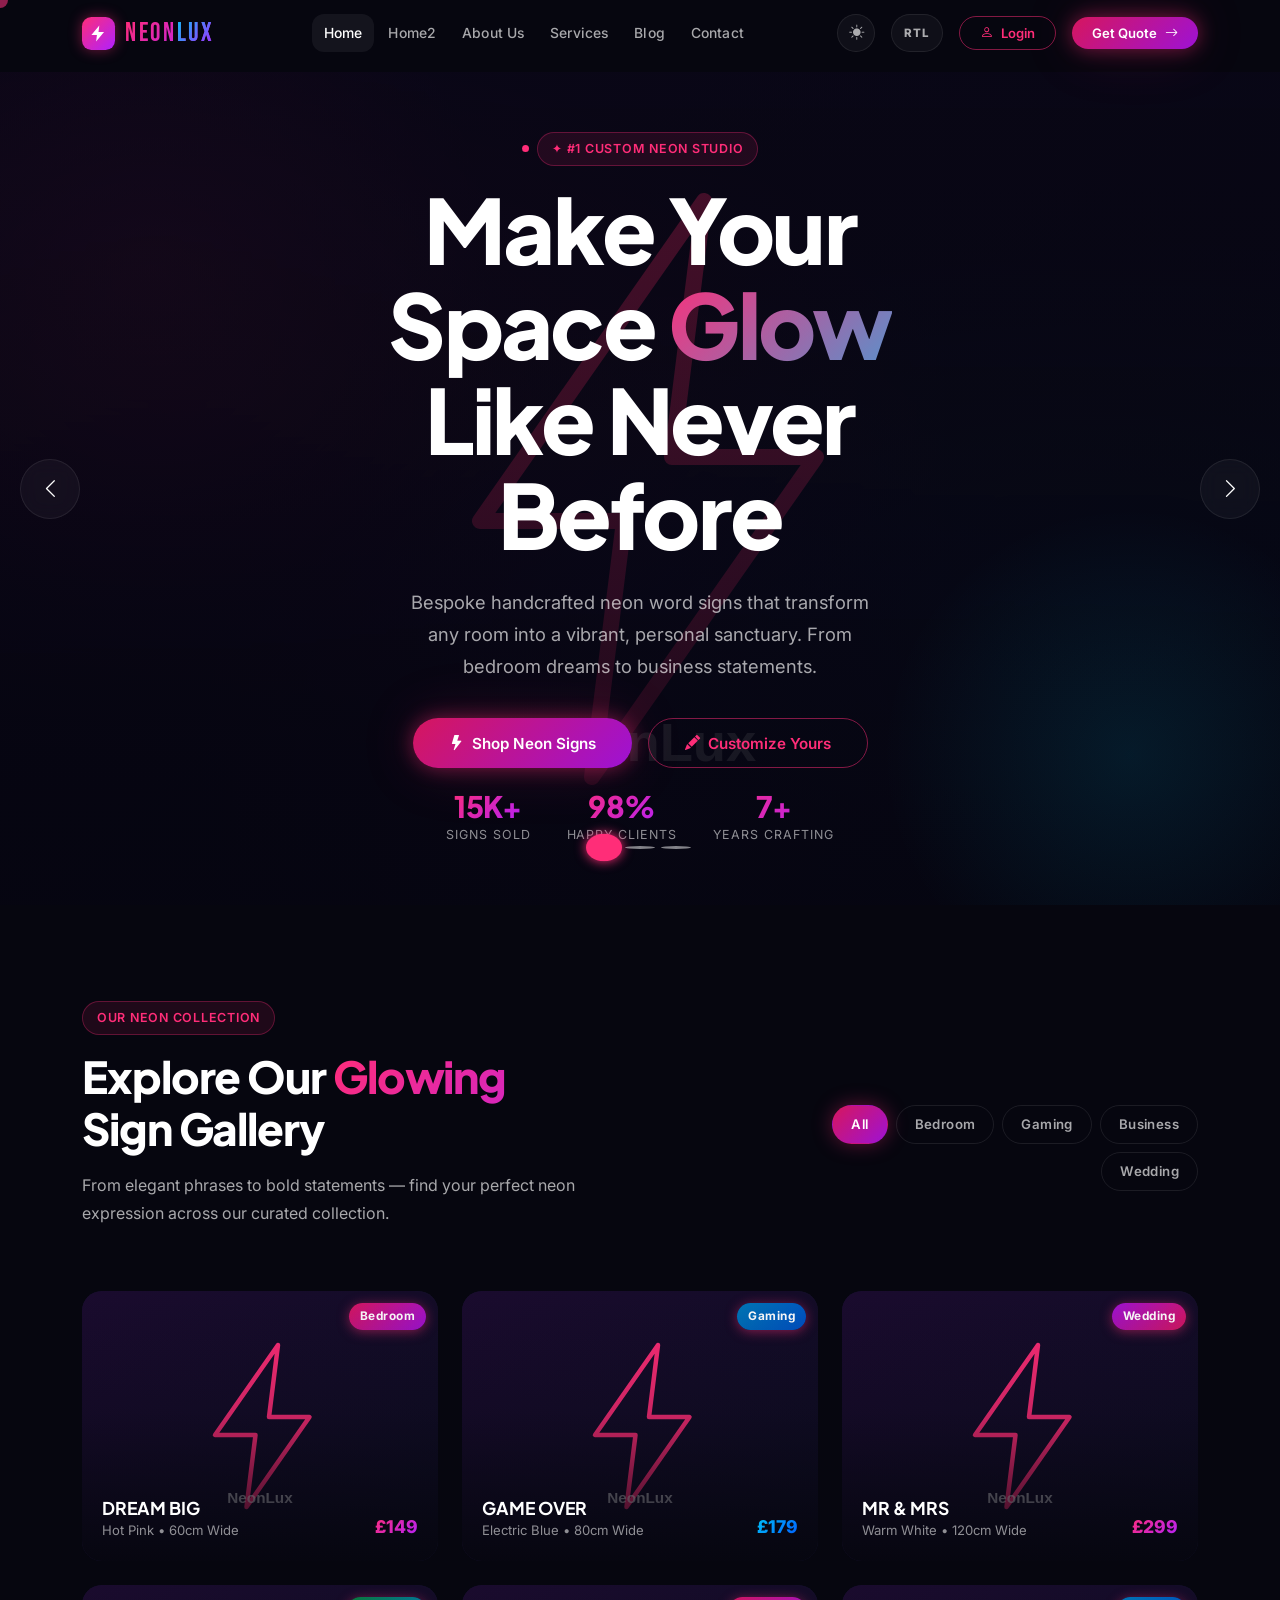
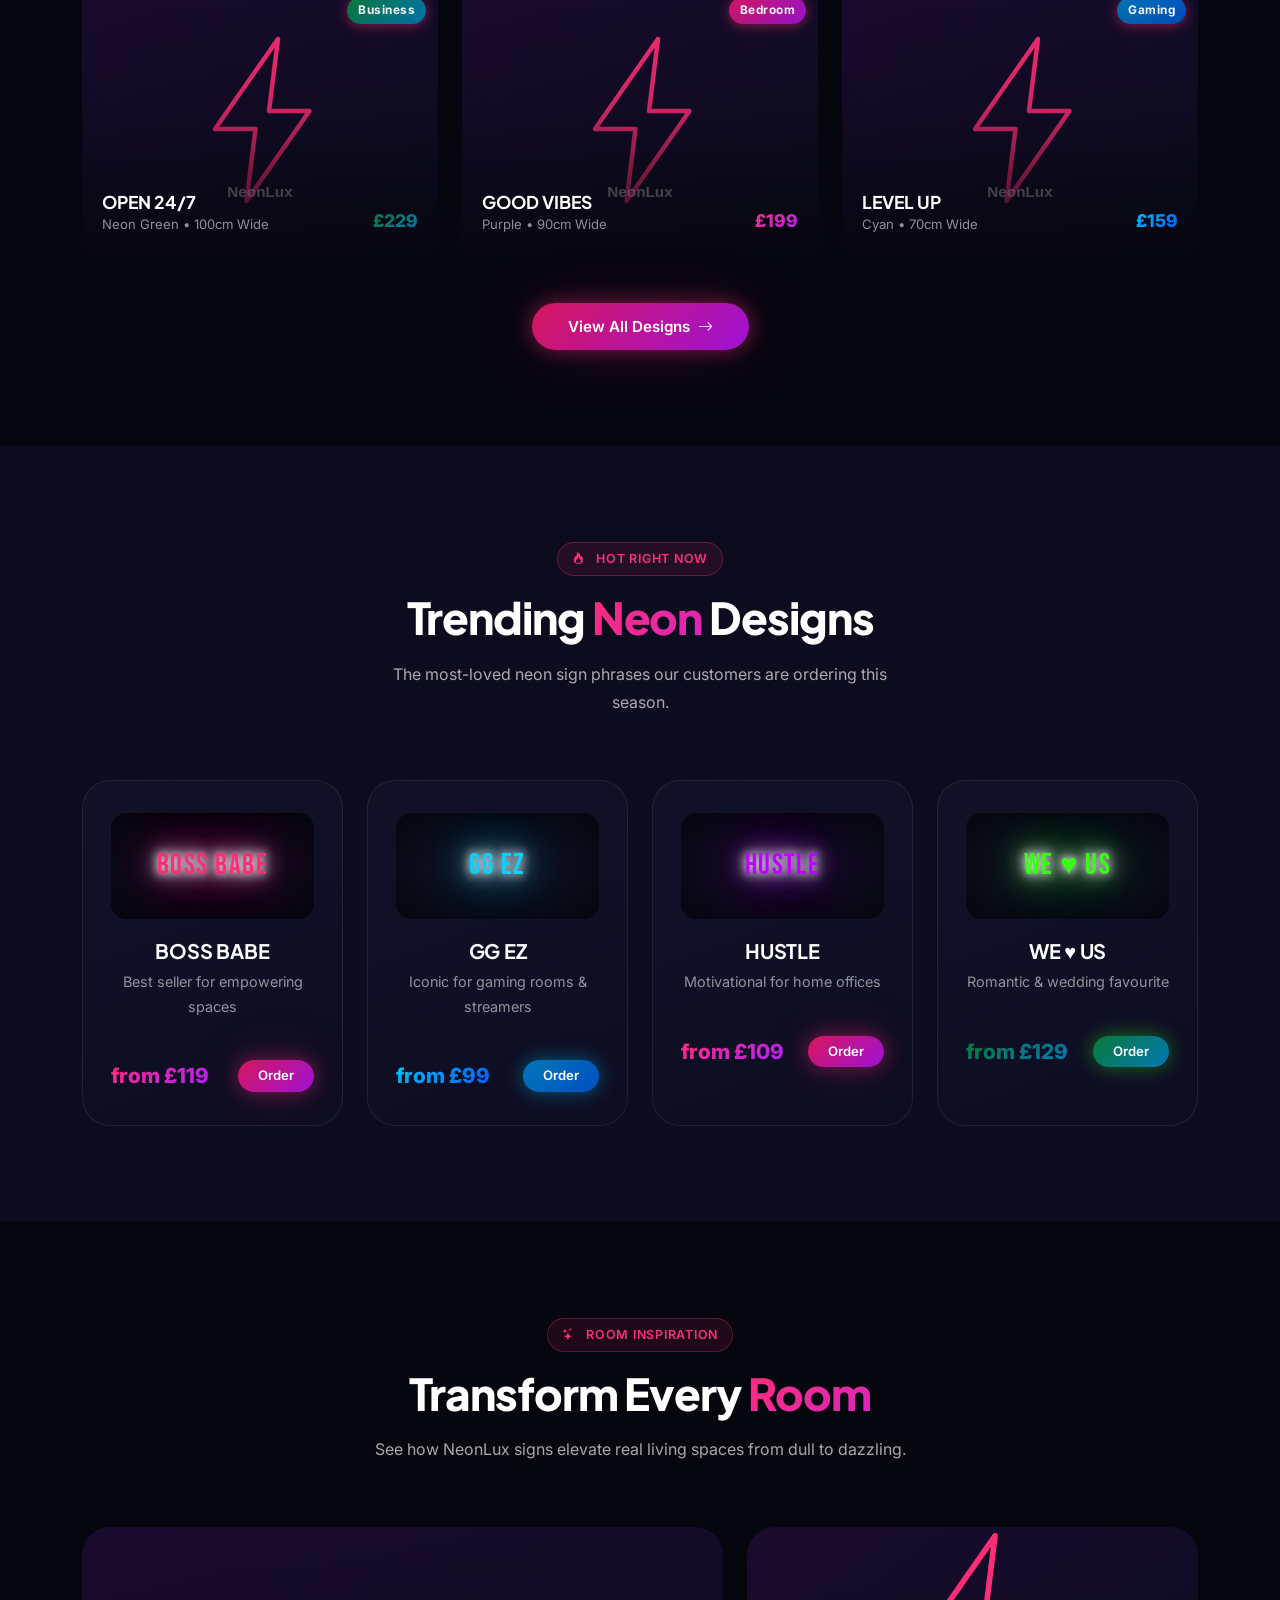
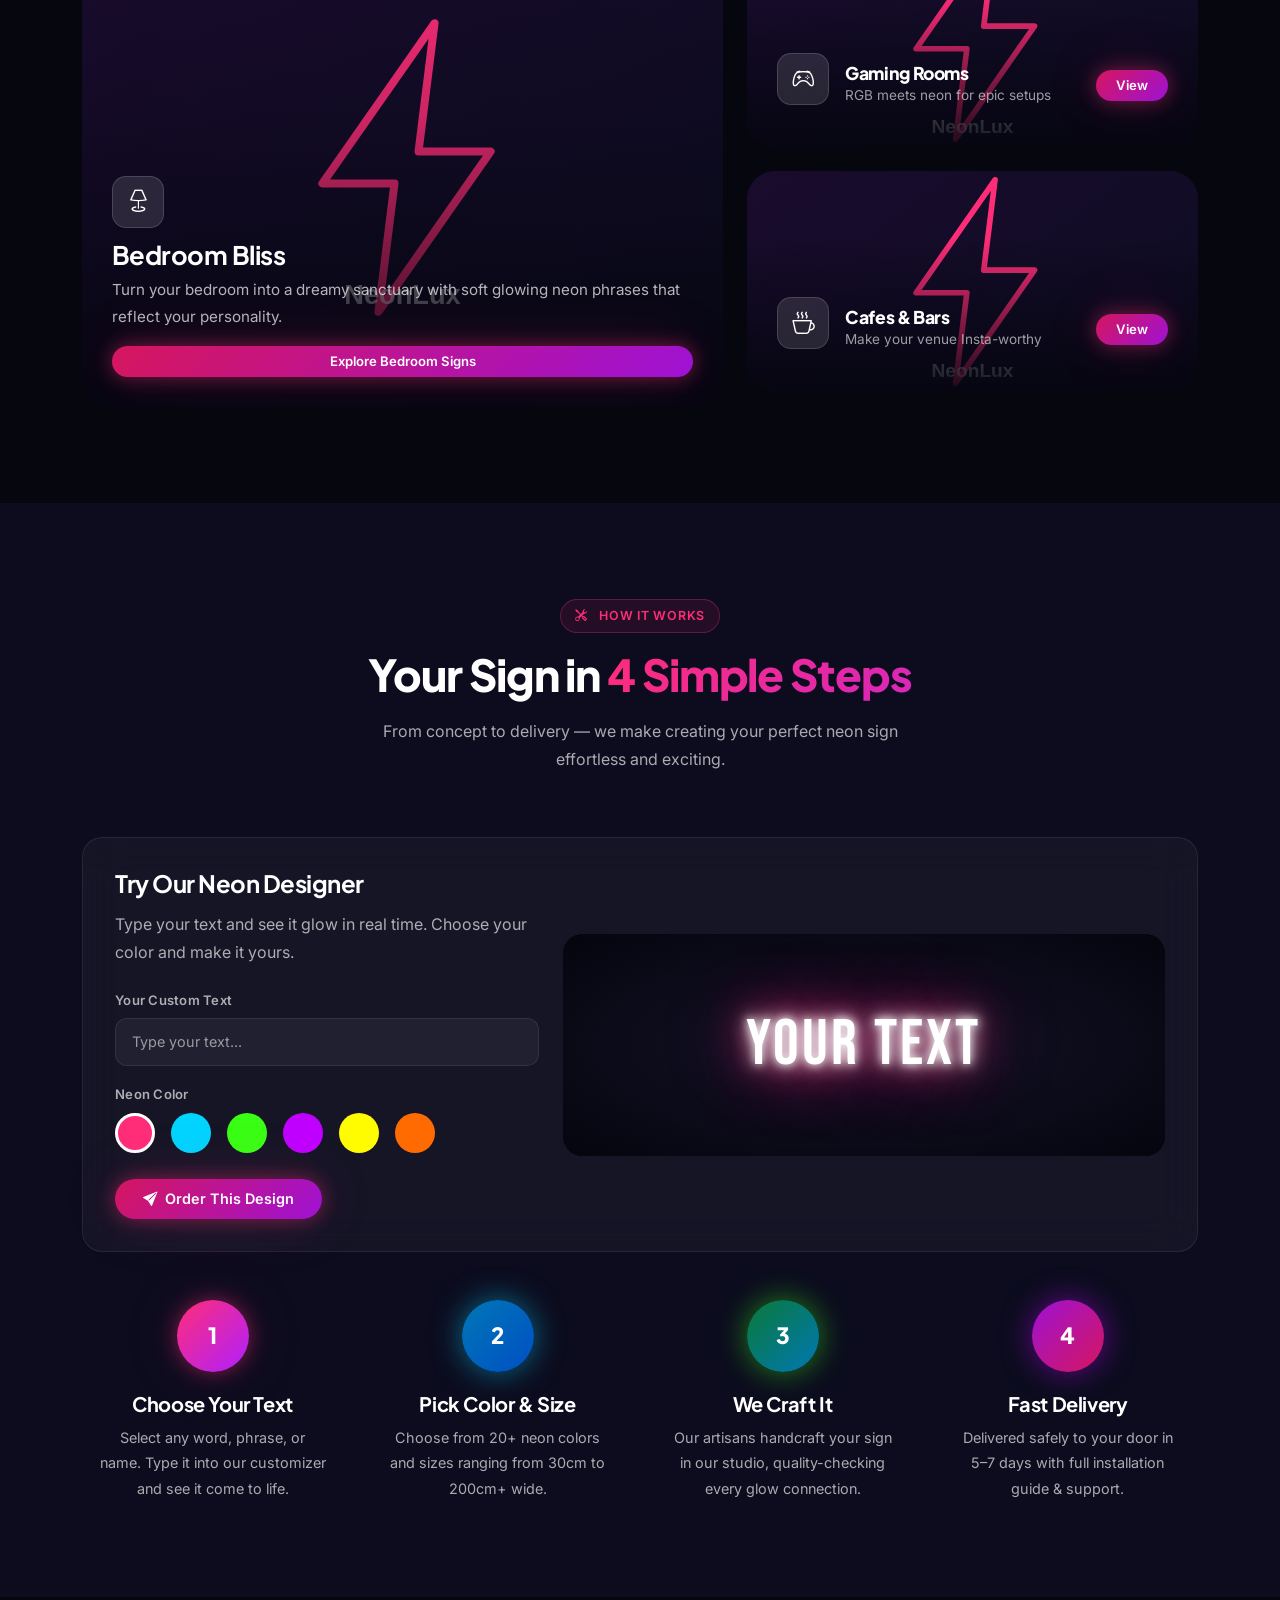
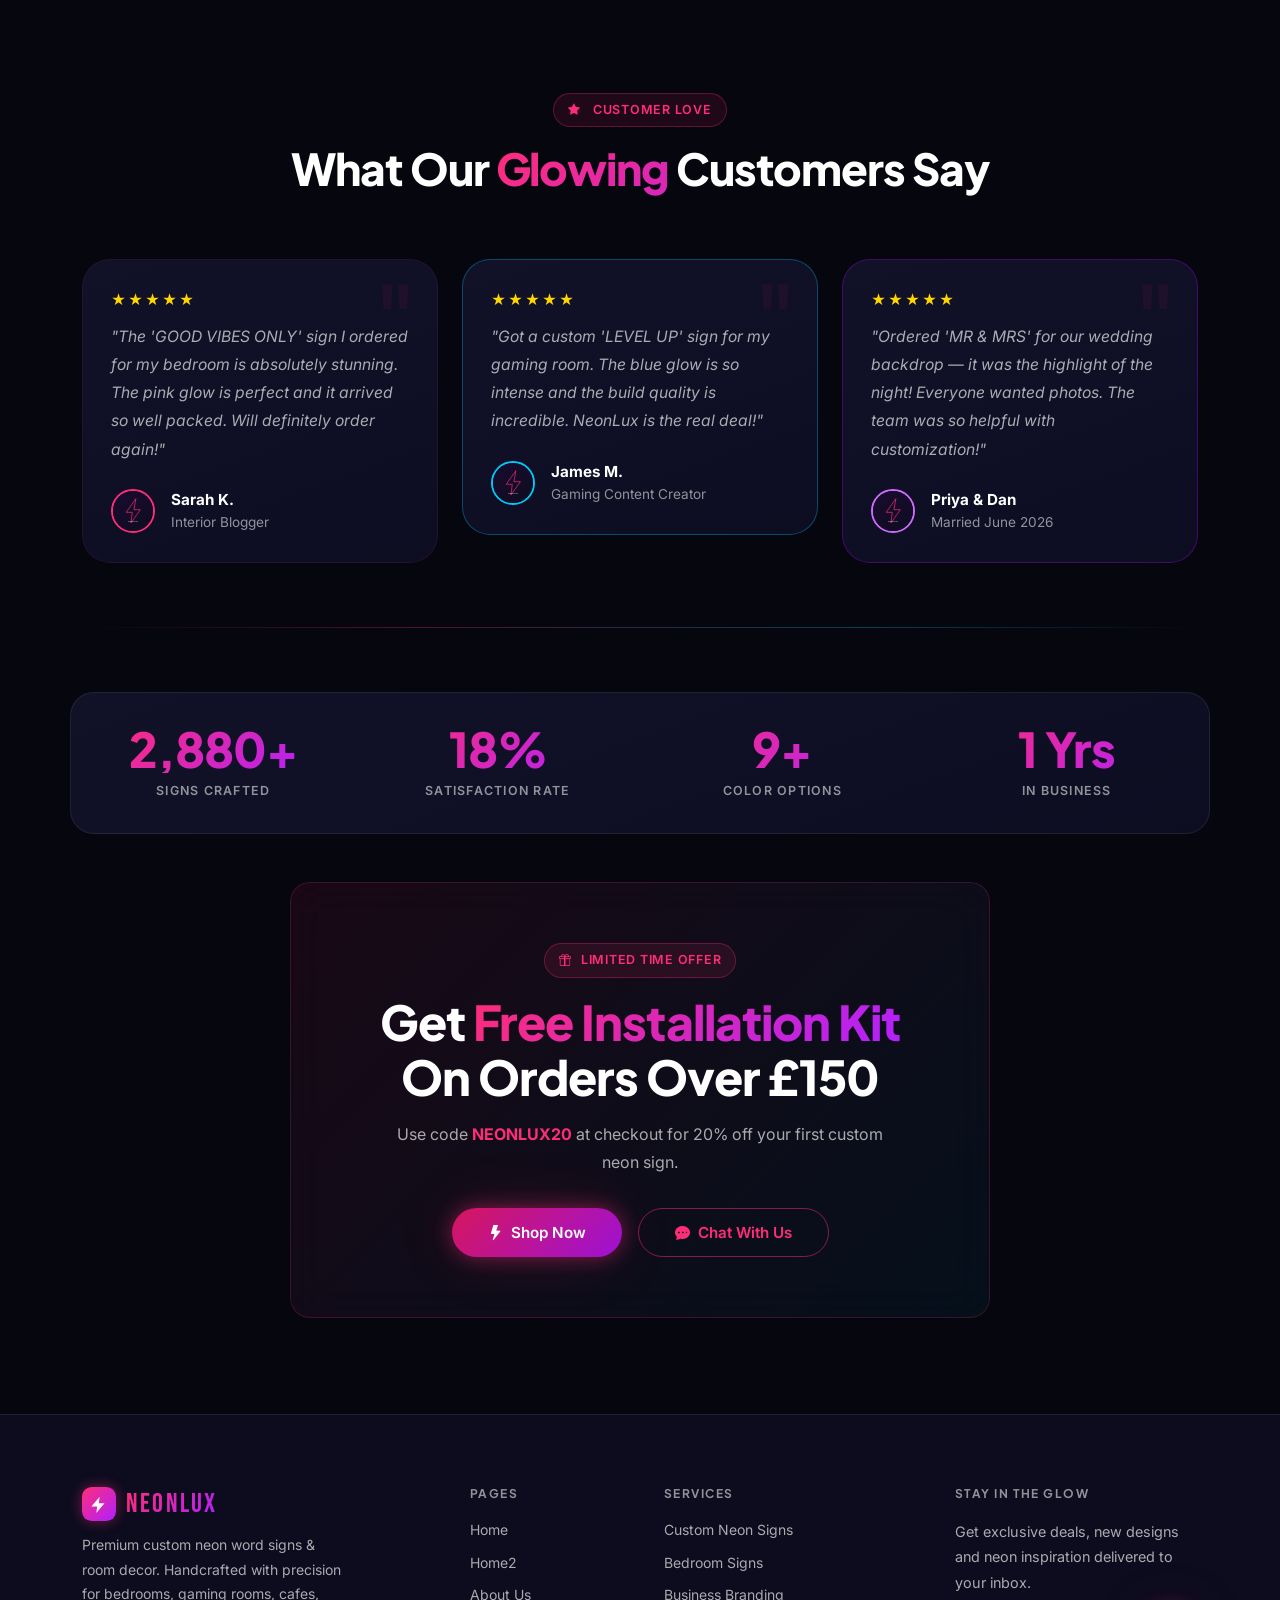
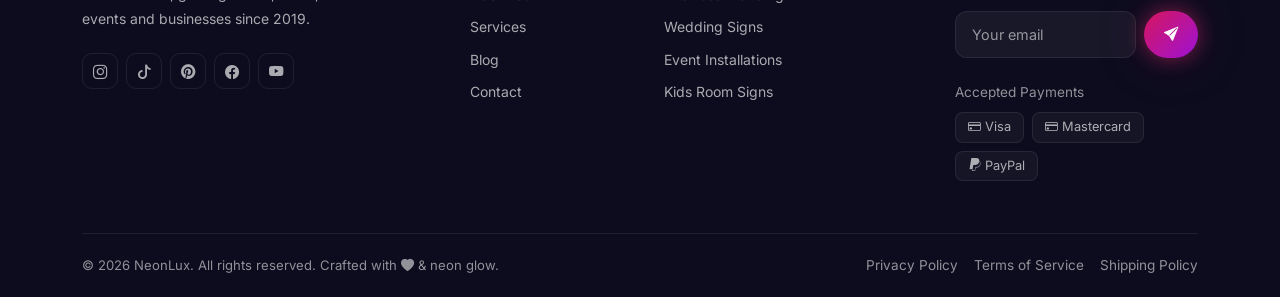
==== index.html @ d9403aa4 "first commit" ====
<!DOCTYPE html>
<html lang="en" data-theme="dark">
<head>
  <meta charset="UTF-8" />
  <meta name="viewport" content="width=device-width, initial-scale=1.0" />
  <link rel="preconnect" href="https://fonts.googleapis.com" />
  <link rel="preconnect" href="https://fonts.gstatic.com" crossorigin />
  <link href="https://fonts.googleapis.com/css2?family=Inter:wght@300;400;500;600;700;800;900&family=Plus+Jakarta+Sans:wght@400;500;600;700;800;900&family=Bebas+Neue&display=swap" rel="stylesheet" />
  <meta name="description" content="NeonLux — Premium custom neon word signs & room decor. Handcrafted glowing signs for bedrooms, gaming rooms, cafes, events & businesses. Shop now!" />
  <meta name="keywords" content="custom neon signs, neon word signs, room decor, bedroom neon, gaming room neon, personalized neon signs" />
  <title>NeonLux — Premium Custom Neon Word Signs & Room Decor</title>
  <link rel="icon" type="image/svg+xml" href="data:image/svg+xml,<svg xmlns='http://www.w3.org/2000/svg' viewBox='0 0 64 64'><defs><linearGradient id='g' x1='0' y1='0' x2='1' y2='1'><stop offset='0' stop-color='%23FF2D78'/><stop offset='1' stop-color='%23B020FF'/></linearGradient></defs><rect width='64' height='64' rx='14' fill='url(%23g)'/><path d='M35 6 14 36h11l-2 22 21-30H33l2-22z' fill='white'/></svg>" />
  <!-- Bootstrap 5 -->
  <link href="https://cdn.jsdelivr.net/npm/bootstrap@5.3.3/dist/css/bootstrap.min.css" rel="stylesheet" />
  <!-- Bootstrap Icons -->
  <link href="https://cdn.jsdelivr.net/npm/bootstrap-icons@1.11.3/font/bootstrap-icons.min.css" rel="stylesheet" />
  <!-- AOS Animations -->
  <link href="https://unpkg.com/aos@2.3.4/dist/aos.css" rel="stylesheet" />
  <!-- Custom CSS -->
  <link rel="stylesheet" href="css/style.css" />
</head>
<body>

<!-- Page Loader -->
<div class="page-loader" id="pageLoader">
  <div class="particles-bg"></div>
  <div class="loader-logo"><span class="logo-mark" aria-hidden="true"><svg viewBox="0 0 24 24" fill="currentColor" aria-hidden="true"><path d="M13 2 3 14h7l-1 8 10-12h-7l1-8z"/></svg></span><span class="logo-text">Neon<span>Lux</span></span></div>
  <div class="loader-bar"><div class="loader-progress"></div></div>
</div>

<!-- Neon Cursor -->
<div class="cursor-glow" id="cursorGlow"></div>

<!-- Lightbox -->
<div class="lightbox-overlay" id="lightboxOverlay">
  <button class="lightbox-close"><i class="bi bi-x-lg"></i></button>
  <img src="" alt="Neon Sign Preview" class="lightbox-img" />
</div>

<!-- ===== NAVBAR ===== -->
<nav class="navbar navbar-expand-lg" id="mainNavbar">
  <div class="container">
    <a class="navbar-brand" href="index.html"><span class="logo-mark" aria-hidden="true"><svg viewBox="0 0 24 24" fill="currentColor" aria-hidden="true"><path d="M13 2 3 14h7l-1 8 10-12h-7l1-8z"/></svg></span><span class="logo-text">Neon<span>Lux</span></span></a>

    <div class="d-flex align-items-center gap-2 d-lg-none">
      <button class="theme-toggle" aria-label="Toggle theme"><i class="bi bi-sun-fill"></i></button>
      <button class="navbar-toggler" type="button" data-bs-toggle="collapse" data-bs-target="#navbarNav"
        aria-label="Toggle navigation">
        <span class="navbar-toggler-icon"></span>
      </button>
    </div>

    <div class="collapse navbar-collapse" id="navbarNav">
            <ul class="navbar-nav mx-auto">
        <li class="nav-item"><a class="nav-link active" href="index.html">Home</a></li>
        <li class="nav-item"><a class="nav-link" href="home2.html">Home2</a></li>
        <li class="nav-item"><a class="nav-link" href="about.html">About Us</a></li>
        <li class="nav-item"><a class="nav-link" href="services.html">Services</a></li>
        <li class="nav-item"><a class="nav-link" href="blog.html">Blog</a></li>
        <li class="nav-item"><a class="nav-link" href="contact.html">Contact</a></li>
      </ul>

      <div class="d-flex align-items-center gap-3">
        <button class="theme-toggle d-none d-lg-flex" aria-label="Toggle theme"><i class="bi bi-sun-fill"></i></button>
        <a href="login.html" class="btn-neon-outline btn-neon-sm"><i class="bi bi-person"></i> Login</a>
        <a href="contact.html" class="btn-neon btn-neon-sm">Get Quote <i class="bi bi-arrow-right"></i></a>
      </div>
    </div>
  </div>
</nav>

<!-- ===== HERO SECTION — SLIDER ===== -->
<section class="hero-section" style="padding:0;margin:0;">
  <div id="heroCarousel" class="carousel slide carousel-fade" data-bs-ride="carousel">
    <div class="carousel-inner">

      <!-- Slide 1 -->
      <div class="carousel-item active">
        <div class="hero-bg particles-bg">
          <img src="https://images.unsplash.com/photo-1531306728370-e2ebd9d7bb99?w=1600&auto=format&fit=crop" alt="Starry night sky glowing" />
          <div class="hero-overlay"></div>
        </div>
        <div class="container hero-container-inner" style="position:relative;z-index:2;padding-top:60px;padding-bottom:60px;min-height:92vh;display:flex;align-items:center;justify-content:center;">
          <div class="row justify-content-center text-center g-5 w-100">
            <div class="col-lg-8 hero-content" data-aos="fade-up" data-aos-duration="900">
              <div class="hero-eyebrow mb-3">
                <div class="hero-eyebrow-dot"></div>
                <span class="badge-neon">✦ #1 Custom Neon Studio</span>
              </div>
              <h1 class="hero-title">
                Make Your<br>
                Space <span class="neon-text">Glow</span><br>
                Like Never Before
              </h1>
              <p class="hero-desc mx-auto">Bespoke handcrafted neon word signs that transform any room into a vibrant, personal sanctuary. From bedroom dreams to business statements.</p>
              <div class="d-flex flex-wrap gap-3 mb-4 justify-content-center">
                <a href="services.html" class="btn-neon btn-neon-lg">
                  <i class="bi bi-lightning-fill"></i> Shop Neon Signs
                </a>
                <a href="contact.html" class="btn-neon-outline btn-neon-lg">
                  <i class="bi bi-pencil-fill"></i> Customize Yours
                </a>
              </div>
              <div class="hero-stats justify-content-center">
                <div class="stat-item">
                  <div class="stat-num">15K+</div>
                  <div class="stat-label">Signs Sold</div>
                </div>
                <div class="stat-item">
                  <div class="stat-num">98%</div>
                  <div class="stat-label">Happy Clients</div>
                </div>
                <div class="stat-item">
                  <div class="stat-num">7+</div>
                  <div class="stat-label">Years Crafting</div>
                </div>
              </div>
            </div>
          </div>
        </div>
      </div>

      <!-- Slide 2 -->
      <div class="carousel-item">
        <div class="hero-bg particles-bg">
          <img src="https://images.unsplash.com/photo-1560066984-138dadb4c035?w=1600&auto=format&fit=crop" alt="Stylish interior with ambient glow" />
          <div class="hero-overlay"></div>
        </div>
        <div class="container hero-container-inner" style="position:relative;z-index:2;padding-top:60px;padding-bottom:60px;min-height:92vh;display:flex;align-items:center;justify-content:center;">
          <div class="row justify-content-center text-center g-5 w-100">
            <div class="col-lg-8 hero-content">
              <div class="hero-eyebrow mb-3">
                <div class="hero-eyebrow-dot" style="background:var(--blue);"></div>
                <span class="badge-neon badge-neon-blue">✦ For Every Space & Mood</span>
              </div>
              <h1 class="hero-title">
                Your Words,<br>
                <span class="neon-text">Illuminated</span><br>
                In Neon Light
              </h1>
              <p class="hero-desc mx-auto">Choose from 50+ fonts, unlimited colors, and custom shapes. Perfect for bedrooms, gaming setups, cafes, events, and businesses.</p>
              <div class="d-flex flex-wrap gap-3 mb-4 justify-content-center">
                <a href="home2.html" class="btn-neon btn-neon-blue btn-neon-lg">
                  <i class="bi bi-grid-3x3-gap-fill"></i> Browse By Room
                </a>
                <a href="about.html" class="btn-neon-outline btn-neon-lg">
                  <i class="bi bi-play-fill"></i> Our Story
                </a>
              </div>
            </div>
          </div>
        </div>
      </div>

      <!-- Slide 3 -->
      <div class="carousel-item">
        <div class="hero-bg particles-bg">
          <img src="https://images.unsplash.com/photo-1519225421980-715cb0215aed?w=1600&auto=format&fit=crop" alt="Neon sign at a wedding reception" />
          <div class="hero-overlay"></div>
        </div>
        <div class="container hero-container-inner" style="position:relative;z-index:2;padding-top:60px;padding-bottom:60px;min-height:92vh;display:flex;align-items:center;justify-content:center;">
          <div class="row justify-content-center text-center g-5 w-100">
            <div class="col-lg-8 hero-content">
              <div class="hero-eyebrow mb-3">
                <div class="hero-eyebrow-dot" style="background:var(--green);"></div>
                <span class="badge-neon badge-neon-green">✦ Wedding & Event Specialists</span>
              </div>
              <h1 class="hero-title">
                Unforgettable<br>
                Events With<br>
                <span class="neon-text">Neon Magic</span>
              </h1>
              <p class="hero-desc mx-auto">Make your wedding, birthday, or corporate event shine with bespoke neon signs that capture the essence of your special moment.</p>
              <div class="d-flex flex-wrap gap-3 mb-4 justify-content-center">
                <a href="service-details.html" class="btn-neon btn-neon-lg">
                  <i class="bi bi-stars"></i> Event Signs
                </a>
                <a href="contact.html" class="btn-neon-outline btn-neon-lg">
                  <i class="bi bi-chat-dots-fill"></i> Get a Quote
                </a>
              </div>
            </div>
          </div>
        </div>
      </div>

    </div>

    <div class="carousel-indicators" style="bottom:30px;">
      <button type="button" data-bs-target="#heroCarousel" data-bs-slide-to="0" class="active"></button>
      <button type="button" data-bs-target="#heroCarousel" data-bs-slide-to="1"></button>
      <button type="button" data-bs-target="#heroCarousel" data-bs-slide-to="2"></button>
    </div>
    <button class="carousel-control-prev" type="button" data-bs-target="#heroCarousel" data-bs-slide="prev"
      style="width:60px;height:60px;top:50%;transform:translateY(-50%);border-radius:50%;background:var(--glass-bg);backdrop-filter:blur(10px);border:1px solid var(--glass-border);left:20px;opacity:1;">
      <i class="bi bi-chevron-left" style="color:white;font-size:1.3rem;"></i>
    </button>
    <button class="carousel-control-next" type="button" data-bs-target="#heroCarousel" data-bs-slide="next"
      style="width:60px;height:60px;top:50%;transform:translateY(-50%);border-radius:50%;background:var(--glass-bg);backdrop-filter:blur(10px);border:1px solid var(--glass-border);right:20px;opacity:1;">
      <i class="bi bi-chevron-right" style="color:white;font-size:1.3rem;"></i>
    </button>
  </div>
</section>

<!-- ===== SECTION 2: NEON SIGN GALLERY ===== -->
<section class="section-pad" id="gallery">
  <div class="container">
    <div class="row align-items-end section-header">
      <div class="col-lg-7">
        <div class="badge-neon mb-3" data-aos="fade-up">Our Neon Collection</div>
        <h2 class="section-title" data-aos="fade-up" data-aos-delay="100">
          Explore Our <span>Glowing</span><br>Sign Gallery
        </h2>
        <p class="section-subtitle" data-aos="fade-up" data-aos-delay="200">From elegant phrases to bold statements — find your perfect neon expression across our curated collection.</p>
      </div>
      <div class="col-lg-5 text-lg-end mt-4 mt-lg-0" data-aos="fade-up" data-aos-delay="200">
        <div class="filter-tabs justify-content-lg-end">
          <button class="filter-btn active" data-filter-btn="all">All</button>
          <button class="filter-btn" data-filter-btn="bedroom">Bedroom</button>
          <button class="filter-btn" data-filter-btn="gaming">Gaming</button>
          <button class="filter-btn" data-filter-btn="business">Business</button>
          <button class="filter-btn" data-filter-btn="wedding">Wedding</button>
        </div>
      </div>
    </div>

    <div class="row g-4">
      <!-- Card 1 -->
      <div class="col-md-6 col-lg-4" data-filter="bedroom" data-aos="fade-up" data-aos-delay="0">
        <div class="neon-card" data-lightbox="https://images.unsplash.com/photo-1505693416388-ac5ce068fe85?w=1200">
          <img src="https://images.unsplash.com/photo-1505693416388-ac5ce068fe85?w=700&auto=format&fit=crop" alt="Dream neon sign in bedroom" loading="lazy" />
          <div class="neon-card-badge">Bedroom</div>
          <div class="neon-card-overlay">
            <div class="d-flex justify-content-between align-items-end">
              <div>
                <div class="neon-card-title">DREAM BIG</div>
                <div class="neon-card-subtitle">Hot Pink • 60cm Wide</div>
              </div>
              <div class="neon-card-price">£149</div>
            </div>
          </div>
        </div>
      </div>

      <!-- Card 2 -->
      <div class="col-md-6 col-lg-4" data-filter="gaming" data-aos="fade-up" data-aos-delay="100">
        <div class="neon-card" data-lightbox="https://images.unsplash.com/photo-1593305841991-05c297ba4575?w=1200">
          <img src="https://images.unsplash.com/photo-1593305841991-05c297ba4575?w=700&auto=format&fit=crop" alt="Gaming room neon setup" loading="lazy" />
          <div class="neon-card-badge" style="background:linear-gradient(135deg,#0077B6,#004FC4);">Gaming</div>
          <div class="neon-card-overlay">
            <div class="d-flex justify-content-between align-items-end">
              <div>
                <div class="neon-card-title">GAME OVER</div>
                <div class="neon-card-subtitle">Electric Blue • 80cm Wide</div>
              </div>
              <div class="neon-card-price" style="-webkit-text-fill-color:transparent;background:var(--g-blue);-webkit-background-clip:text;">£179</div>
            </div>
          </div>
        </div>
      </div>

      <!-- Card 3 -->
      <div class="col-md-6 col-lg-4" data-filter="wedding" data-aos="fade-up" data-aos-delay="200">
        <div class="neon-card" data-lightbox="https://images.unsplash.com/photo-1519741497674-611481863552?w=1200">
          <img src="https://images.unsplash.com/photo-1519741497674-611481863552?w=700&auto=format&fit=crop" alt="Wedding neon sign" loading="lazy" />
          <div class="neon-card-badge" style="background:linear-gradient(135deg,#9E12D4,#D6165E);">Wedding</div>
          <div class="neon-card-overlay">
            <div class="d-flex justify-content-between align-items-end">
              <div>
                <div class="neon-card-title">MR & MRS</div>
                <div class="neon-card-subtitle">Warm White • 120cm Wide</div>
              </div>
              <div class="neon-card-price">£299</div>
            </div>
          </div>
        </div>
      </div>

      <!-- Card 4 -->
      <div class="col-md-6 col-lg-4" data-filter="business" data-aos="fade-up" data-aos-delay="100">
        <div class="neon-card" data-lightbox="https://images.unsplash.com/photo-1581091226825-a6a2a5aee158?w=1200">
          <img src="https://images.unsplash.com/photo-1581091226825-a6a2a5aee158?w=700&auto=format&fit=crop" alt="Business neon sign in cafe" loading="lazy" />
          <div class="neon-card-badge" style="background:linear-gradient(135deg,#0A7A38,#0077B6);">Business</div>
          <div class="neon-card-overlay">
            <div class="d-flex justify-content-between align-items-end">
              <div>
                <div class="neon-card-title">OPEN 24/7</div>
                <div class="neon-card-subtitle">Neon Green • 100cm Wide</div>
              </div>
              <div class="neon-card-price" style="-webkit-text-fill-color:transparent;background:linear-gradient(135deg,#0A7A38,#0077B6);-webkit-background-clip:text;">£229</div>
            </div>
          </div>
        </div>
      </div>

      <!-- Card 5 -->
      <div class="col-md-6 col-lg-4" data-filter="bedroom" data-aos="fade-up" data-aos-delay="200">
        <div class="neon-card" data-lightbox="https://images.unsplash.com/photo-1555041469-a586c61ea9bc?w=1200">
          <img src="https://images.unsplash.com/photo-1555041469-a586c61ea9bc?w=700&auto=format&fit=crop" alt="Good vibes neon sign" loading="lazy" />
          <div class="neon-card-badge">Bedroom</div>
          <div class="neon-card-overlay">
            <div class="d-flex justify-content-between align-items-end">
              <div>
                <div class="neon-card-title">GOOD VIBES</div>
                <div class="neon-card-subtitle">Purple • 90cm Wide</div>
              </div>
              <div class="neon-card-price">£199</div>
            </div>
          </div>
        </div>
      </div>

      <!-- Card 6 -->
      <div class="col-md-6 col-lg-4" data-filter="gaming" data-aos="fade-up" data-aos-delay="300">
        <div class="neon-card" data-lightbox="https://images.unsplash.com/photo-1511512578047-dfb367046420?w=1200">
          <img src="https://images.unsplash.com/photo-1511512578047-dfb367046420?w=700&auto=format&fit=crop" alt="Gaming setup with neon" loading="lazy" />
          <div class="neon-card-badge" style="background:linear-gradient(135deg,#0077B6,#004FC4);">Gaming</div>
          <div class="neon-card-overlay">
            <div class="d-flex justify-content-between align-items-end">
              <div>
                <div class="neon-card-title">LEVEL UP</div>
                <div class="neon-card-subtitle">Cyan • 70cm Wide</div>
              </div>
              <div class="neon-card-price" style="-webkit-text-fill-color:transparent;background:var(--g-blue);-webkit-background-clip:text;">£159</div>
            </div>
          </div>
        </div>
      </div>
    </div>

    <div class="text-center mt-5" data-aos="fade-up">
      <a href="services.html" class="btn-neon btn-neon-lg">View All Designs <i class="bi bi-arrow-right"></i></a>
    </div>
  </div>
</section>

<!-- ===== SECTION 3: TRENDING DESIGNS ===== -->
<section class="section-pad" style="background:var(--bg-1);" id="trending">
  <div class="container">
    <div class="text-center section-header">
      <div class="badge-neon mb-3" data-aos="fade-up"><i class="bi bi-fire" aria-hidden="true"></i> Hot Right Now</div>
      <h2 class="section-title" data-aos="fade-up" data-aos-delay="100">Trending <span>Neon</span> Designs</h2>
      <p class="section-subtitle mx-auto" data-aos="fade-up" data-aos-delay="200">The most-loved neon sign phrases our customers are ordering this season.</p>
    </div>

    <div class="row g-4">
      <!-- Trending Item -->
      <div class="col-sm-6 col-lg-3" data-aos="fade-up" data-aos-delay="0">
        <div class="service-card text-center h-100">
          <div class="neon-preview" style="padding:30px 20px;margin-bottom:20px;border-radius:16px;background:#050510;">
            <div class="neon-preview-text" style="font-size:1.8rem;color:#ff2d78;text-shadow:0 0 10px #fff,0 0 20px #fff,0 0 40px #ff2d78,0 0 80px #ff2d78;">BOSS BABE</div>
          </div>
          <h5 style="font-weight:700;margin-bottom:8px;">BOSS BABE</h5>
          <p style="font-size:0.9rem;color:var(--t3);">Best seller for empowering spaces</p>
          <div style="display:flex;justify-content:space-between;align-items:center;margin-top:12px;">
            <span style="font-size:1.3rem;font-weight:800;background:var(--g-pink);-webkit-background-clip:text;-webkit-text-fill-color:transparent;background-clip:text;">from £119</span>
            <a href="service-details.html" class="btn-neon btn-neon-sm">Order</a>
          </div>
        </div>
      </div>

      <div class="col-sm-6 col-lg-3" data-aos="fade-up" data-aos-delay="100">
        <div class="service-card text-center h-100">
          <div class="neon-preview" style="padding:30px 20px;margin-bottom:20px;border-radius:16px;background:#050510;">
            <div class="neon-preview-text" style="font-size:1.8rem;color:#00d4ff;text-shadow:0 0 10px #fff,0 0 20px #fff,0 0 40px #00d4ff,0 0 80px #00d4ff;">GG EZ</div>
          </div>
          <h5 style="font-weight:700;margin-bottom:8px;">GG EZ</h5>
          <p style="font-size:0.9rem;color:var(--t3);">Iconic for gaming rooms & streamers</p>
          <div style="display:flex;justify-content:space-between;align-items:center;margin-top:12px;">
            <span style="font-size:1.3rem;font-weight:800;background:var(--g-blue);-webkit-background-clip:text;-webkit-text-fill-color:transparent;background-clip:text;">from £99</span>
            <a href="service-details.html" class="btn-neon btn-neon-sm" style="background:linear-gradient(135deg,#0077B6,#004FC4);box-shadow:0 0 20px rgba(0,212,255,0.4);">Order</a>
          </div>
        </div>
      </div>

      <div class="col-sm-6 col-lg-3" data-aos="fade-up" data-aos-delay="200">
        <div class="service-card text-center h-100">
          <div class="neon-preview" style="padding:30px 20px;margin-bottom:20px;border-radius:16px;background:#050510;">
            <div class="neon-preview-text" style="font-size:1.8rem;color:#bf00ff;text-shadow:0 0 10px #fff,0 0 20px #fff,0 0 40px #bf00ff,0 0 80px #bf00ff;">HUSTLE</div>
          </div>
          <h5 style="font-weight:700;margin-bottom:8px;">HUSTLE</h5>
          <p style="font-size:0.9rem;color:var(--t3);">Motivational for home offices</p>
          <div style="display:flex;justify-content:space-between;align-items:center;margin-top:12px;">
            <span style="font-size:1.3rem;font-weight:800;background:var(--g-pink);-webkit-background-clip:text;-webkit-text-fill-color:transparent;background-clip:text;">from £109</span>
            <a href="service-details.html" class="btn-neon btn-neon-sm">Order</a>
          </div>
        </div>
      </div>

      <div class="col-sm-6 col-lg-3" data-aos="fade-up" data-aos-delay="300">
        <div class="service-card text-center h-100">
          <div class="neon-preview" style="padding:30px 20px;margin-bottom:20px;border-radius:16px;background:#050510;">
            <div class="neon-preview-text" style="font-size:1.8rem;color:#39ff14;text-shadow:0 0 10px #fff,0 0 20px #fff,0 0 40px #39ff14,0 0 80px #39ff14;">WE ♥ US</div>
          </div>
          <h5 style="font-weight:700;margin-bottom:8px;">WE ♥ US</h5>
          <p style="font-size:0.9rem;color:var(--t3);">Romantic & wedding favourite</p>
          <div style="display:flex;justify-content:space-between;align-items:center;margin-top:12px;">
            <span style="font-size:1.3rem;font-weight:800;background:linear-gradient(135deg,#0A7A38,#0077B6);-webkit-background-clip:text;-webkit-text-fill-color:transparent;background-clip:text;">from £129</span>
            <a href="service-details.html" class="btn-neon btn-neon-sm" style="background:linear-gradient(135deg,#0A7A38,#0077B6);box-shadow:0 0 20px rgba(57,255,20,0.4);">Order</a>
          </div>
        </div>
      </div>
    </div>
  </div>
</section>

<!-- ===== SECTION 4: ROOM INSPIRATION ===== -->
<section class="section-pad" id="inspiration">
  <div class="container">
    <div class="text-center section-header">
      <div class="badge-neon mb-3" data-aos="fade-up"><i class="bi bi-stars" aria-hidden="true"></i> Room Inspiration</div>
      <h2 class="section-title" data-aos="fade-up" data-aos-delay="100">Transform Every <span>Room</span></h2>
      <p class="section-subtitle mx-auto" data-aos="fade-up" data-aos-delay="200">See how NeonLux signs elevate real living spaces from dull to dazzling.</p>
    </div>

    <div class="row g-4">
      <!-- Big card -->
      <div class="col-lg-7" data-aos="fade-right">
        <div class="niche-card" style="height:100%;">
          <img src="https://images.unsplash.com/photo-1522771739844-6a9f6d5f14af?w=900&auto=format&fit=crop" alt="Bedroom with neon sign" style="height:480px;object-fit:cover;width:100%;border-radius:24px;" loading="lazy" />
          <div class="niche-card-overlay" style="background:linear-gradient(to top, rgba(5,5,15,0.9) 0%, rgba(5,5,15,0.2) 60%, transparent);">
            <div class="niche-icon"><i class="bi bi-lamp" aria-hidden="true"></i></div>
            <h3 style="color:#fff;font-weight:700;font-size:1.6rem;margin-bottom:8px;">Bedroom Bliss</h3>
            <p style="color:rgba(255,255,255,0.7);font-size:0.95rem;margin-bottom:16px;">Turn your bedroom into a dreamy sanctuary with soft glowing neon phrases that reflect your personality.</p>
            <a href="home2.html" class="btn-neon btn-neon-sm">Explore Bedroom Signs</a>
          </div>
        </div>
      </div>

      <div class="col-lg-5">
        <div class="row g-4 h-100">
          <div class="col-12" data-aos="fade-up" data-aos-delay="100">
            <div class="niche-card" style="height:220px;overflow:hidden;">
              <img src="https://images.unsplash.com/photo-1560253023-3ec5d502959f?w=700&auto=format&fit=crop" alt="Gaming room neon" style="width:100%;height:220px;object-fit:cover;border-radius:20px;" loading="lazy" />
              <div class="niche-card-overlay" style="background:linear-gradient(to top, rgba(5,5,15,0.9), transparent 70%);border-radius:20px;">
                <div class="d-flex align-items-center gap-3">
                  <div class="niche-icon" style="min-width:50px;"><i class="bi bi-controller" aria-hidden="true"></i></div>
                  <div>
                    <h5 style="color:#fff;margin:0;font-size:1.1rem;">Gaming Rooms</h5>
                    <p style="color:rgba(255,255,255,0.6);margin:0;font-size:0.85rem;">RGB meets neon for epic setups</p>
                  </div>
                  <a href="home2.html" class="btn-neon btn-neon-sm ms-auto">View</a>
                </div>
              </div>
            </div>
          </div>
          <div class="col-12" data-aos="fade-up" data-aos-delay="200">
            <div class="niche-card" style="height:220px;overflow:hidden;">
              <img src="https://images.unsplash.com/photo-1555396273-367ea4eb4db5?w=700&auto=format&fit=crop" alt="Cafe neon sign" style="width:100%;height:220px;object-fit:cover;border-radius:20px;" loading="lazy" />
              <div class="niche-card-overlay" style="background:linear-gradient(to top, rgba(5,5,15,0.9), transparent 70%);border-radius:20px;">
                <div class="d-flex align-items-center gap-3">
                  <div class="niche-icon" style="min-width:50px;"><i class="bi bi-cup-hot" aria-hidden="true"></i></div>
                  <div>
                    <h5 style="color:#fff;margin:0;font-size:1.1rem;">Cafes & Bars</h5>
                    <p style="color:rgba(255,255,255,0.6);margin:0;font-size:0.85rem;">Make your venue Insta-worthy</p>
                  </div>
                  <a href="home2.html" class="btn-neon btn-neon-sm ms-auto">View</a>
                </div>
              </div>
            </div>
          </div>
        </div>
      </div>
    </div>
  </div>
</section>

<!-- ===== SECTION 5: CUSTOMIZATION PROCESS ===== -->
<section class="section-pad" style="background:var(--bg-1);" id="process">
  <div class="container">
    <div class="text-center section-header">
      <div class="badge-neon mb-3" data-aos="fade-up"><i class="bi bi-tools" aria-hidden="true"></i> How It Works</div>
      <h2 class="section-title" data-aos="fade-up" data-aos-delay="100">Your Sign in <span>4 Simple Steps</span></h2>
      <p class="section-subtitle mx-auto" data-aos="fade-up" data-aos-delay="200">From concept to delivery — we make creating your perfect neon sign effortless and exciting.</p>
    </div>

    <!-- Neon Preview Tool -->
    <div class="glass-card mb-5" data-aos="fade-up">
      <div class="row align-items-center g-4">
        <div class="col-lg-5">
          <h3 style="font-size:1.5rem;font-weight:700;margin-bottom:12px;">Try Our Neon Designer</h3>
          <p style="color:var(--t2);margin-bottom:24px;">Type your text and see it glow in real time. Choose your color and make it yours.</p>
          <div class="form-group">
            <label class="form-label">Your Custom Text</label>
            <input type="text" class="form-control" id="neonText" placeholder="Type your text..." maxlength="30" />
          </div>
          <div class="form-group">
            <label class="form-label">Neon Color</label>
            <div class="d-flex gap-3 flex-wrap mt-2">
              <button class="neon-color-btn active" data-color="pink" style="width:40px;height:40px;border-radius:50%;background:#ff2d78;border:3px solid white;cursor:pointer;" title="Hot Pink"></button>
              <button class="neon-color-btn" data-color="blue" style="width:40px;height:40px;border-radius:50%;background:#00d4ff;border:3px solid transparent;cursor:pointer;" title="Electric Blue"></button>
              <button class="neon-color-btn" data-color="green" style="width:40px;height:40px;border-radius:50%;background:#39ff14;border:3px solid transparent;cursor:pointer;" title="Neon Green"></button>
              <button class="neon-color-btn" data-color="purple" style="width:40px;height:40px;border-radius:50%;background:#bf00ff;border:3px solid transparent;cursor:pointer;" title="Purple"></button>
              <button class="neon-color-btn" data-color="yellow" style="width:40px;height:40px;border-radius:50%;background:#fffc00;border:3px solid transparent;cursor:pointer;" title="Yellow"></button>
              <button class="neon-color-btn" data-color="orange" style="width:40px;height:40px;border-radius:50%;background:#ff6b00;border:3px solid transparent;cursor:pointer;" title="Orange"></button>
            </div>
          </div>
          <a href="contact.html" class="btn-neon mt-2"><i class="bi bi-send-fill"></i> Order This Design</a>
        </div>
        <div class="col-lg-7">
          <div class="neon-preview">
            <div class="neon-preview-text" style="text-shadow:0 0 10px #fff,0 0 20px #fff,0 0 40px #ff2d78,0 0 80px #ff2d78;">YOUR TEXT</div>
          </div>
        </div>
      </div>
    </div>

    <!-- Steps -->
    <div class="row g-4 position-relative">
      <div class="col-sm-6 col-lg-3" data-aos="fade-up" data-aos-delay="0">
        <div class="process-step">
          <div class="step-number">1</div>
          <h5 style="font-weight:700;margin-bottom:10px;">Choose Your Text</h5>
          <p style="color:var(--t2);font-size:0.9rem;">Select any word, phrase, or name. Type it into our customizer and see it come to life.</p>
        </div>
      </div>
      <div class="col-sm-6 col-lg-3" data-aos="fade-up" data-aos-delay="100">
        <div class="process-step">
          <div class="step-number" style="background:linear-gradient(135deg,#0077B6,#004FC4);box-shadow:0 0 30px rgba(0,212,255,0.5);">2</div>
          <h5 style="font-weight:700;margin-bottom:10px;">Pick Color & Size</h5>
          <p style="color:var(--t2);font-size:0.9rem;">Choose from 20+ neon colors and sizes ranging from 30cm to 200cm+ wide.</p>
        </div>
      </div>
      <div class="col-sm-6 col-lg-3" data-aos="fade-up" data-aos-delay="200">
        <div class="process-step">
          <div class="step-number" style="background:linear-gradient(135deg,#0A7A38,#0077B6);box-shadow:0 0 30px rgba(57,255,20,0.5);">3</div>
          <h5 style="font-weight:700;margin-bottom:10px;">We Craft It</h5>
          <p style="color:var(--t2);font-size:0.9rem;">Our artisans handcraft your sign in our studio, quality-checking every glow connection.</p>
        </div>
      </div>
      <div class="col-sm-6 col-lg-3" data-aos="fade-up" data-aos-delay="300">
        <div class="process-step">
          <div class="step-number" style="background:linear-gradient(135deg,#9E12D4,#D6165E);box-shadow:0 0 30px rgba(191,0,255,0.5);">4</div>
          <h5 style="font-weight:700;margin-bottom:10px;">Fast Delivery</h5>
          <p style="color:var(--t2);font-size:0.9rem;">Delivered safely to your door in 5–7 days with full installation guide & support.</p>
        </div>
      </div>
    </div>
  </div>
</section>

<!-- ===== SECTION 6: TESTIMONIALS + CTA ===== -->
<section class="section-pad" id="reviews">
  <div class="container">
    <!-- Testimonials -->
    <div class="text-center section-header">
      <div class="badge-neon mb-3" data-aos="fade-up"><i class="bi bi-star-fill" aria-hidden="true"></i> Customer Love</div>
      <h2 class="section-title" data-aos="fade-up" data-aos-delay="100">What Our <span>Glowing</span> Customers Say</h2>
    </div>

    <div class="row g-4 mb-5">
      <div class="col-md-4" data-aos="fade-up" data-aos-delay="0">
        <div class="testimonial-card">
          <div class="rating">★★★★★</div>
          <p style="margin-bottom:24px;font-size:0.98rem;">"The 'GOOD VIBES ONLY' sign I ordered for my bedroom is absolutely stunning. The pink glow is perfect and it arrived so well packed. Will definitely order again!"</p>
          <div class="d-flex align-items-center gap-3">
            <img src="https://i.pravatar.cc/100?img=1" alt="Sarah K." class="reviewer-avatar" />
            <div>
              <div style="font-weight:700;font-size:0.95rem;">Sarah K.</div>
              <div style="color:var(--t3);font-size:0.85rem;">Interior Blogger</div>
            </div>
          </div>
        </div>
      </div>
      <div class="col-md-4" data-aos="fade-up" data-aos-delay="100">
        <div class="testimonial-card" style="border-color:rgba(0,212,255,0.3);">
          <div class="rating">★★★★★</div>
          <p style="margin-bottom:24px;font-size:0.98rem;">"Got a custom 'LEVEL UP' sign for my gaming room. The blue glow is so intense and the build quality is incredible. NeonLux is the real deal!"</p>
          <div class="d-flex align-items-center gap-3">
            <img src="https://i.pravatar.cc/100?img=12" alt="James M." class="reviewer-avatar" style="border-color:var(--blue);" />
            <div>
              <div style="font-weight:700;font-size:0.95rem;">James M.</div>
              <div style="color:var(--t3);font-size:0.85rem;">Gaming Content Creator</div>
            </div>
          </div>
        </div>
      </div>
      <div class="col-md-4" data-aos="fade-up" data-aos-delay="200">
        <div class="testimonial-card" style="border-color:rgba(191,0,255,0.3);">
          <div class="rating">★★★★★</div>
          <p style="margin-bottom:24px;font-size:0.98rem;">"Ordered 'MR & MRS' for our wedding backdrop — it was the highlight of the night! Everyone wanted photos. The team was so helpful with customization!"</p>
          <div class="d-flex align-items-center gap-3">
            <img src="https://i.pravatar.cc/100?img=5" alt="Priya & Dan" class="reviewer-avatar" style="border-color:#CE6BFF;" />
            <div>
              <div style="font-weight:700;font-size:0.95rem;">Priya & Dan</div>
              <div style="color:var(--t3);font-size:0.85rem;">Married June 2026</div>
            </div>
          </div>
        </div>
      </div>
    </div>

    <!-- Stats Row -->
    <div class="glow-line"></div>

    <div class="row" style="background:var(--gradient-card);border:1px solid var(--glass-border);border-radius:24px;overflow:hidden;">
      <div class="col-6 col-md-3">
        <div class="counter-item">
          <span class="counter-number" data-count="15000" data-suffix="+">15,000+</span>
          <div class="counter-label">Signs Crafted</div>
        </div>
      </div>
      <div class="col-6 col-md-3">
        <div class="counter-item">
          <span class="counter-number" data-count="98" data-suffix="%">98%</span>
          <div class="counter-label">Satisfaction Rate</div>
        </div>
      </div>
      <div class="col-6 col-md-3">
        <div class="counter-item">
          <span class="counter-number" data-count="50" data-suffix="+">50+</span>
          <div class="counter-label">Color Options</div>
        </div>
      </div>
      <div class="col-6 col-md-3">
        <div class="counter-item">
          <span class="counter-number" data-count="7" data-suffix=" Yrs">7 Yrs</span>
          <div class="counter-label">In Business</div>
        </div>
      </div>
    </div>

    <!-- CTA -->
    <div class="text-center mt-5 glass-card" data-aos="fade-up" style="max-width:700px;margin-left:auto;margin-right:auto;background:linear-gradient(135deg,rgba(255,45,120,0.08),rgba(0,212,255,0.05));border-color:rgba(255,45,120,0.2);padding:60px 40px;">
      <span class="badge-neon mb-3 d-inline-block"><i class="bi bi-gift" aria-hidden="true"></i> Limited Time Offer</span>
      <h2 style="font-size:clamp(1.8rem,4vw,3rem);font-weight:900;margin-bottom:16px;">
        Get <span style="background:var(--g-pink);-webkit-background-clip:text;-webkit-text-fill-color:transparent;background-clip:text;">Free Installation Kit</span><br>On Orders Over £150
      </h2>
      <p style="color:var(--t2);max-width:500px;margin:0 auto 32px;">Use code <strong style="color:var(--pink);">NEONLUX20</strong> at checkout for 20% off your first custom neon sign.</p>
      <div class="d-flex justify-content-center gap-3 flex-wrap">
        <a href="services.html" class="btn-neon btn-neon-lg"><i class="bi bi-lightning-fill"></i> Shop Now</a>
        <a href="contact.html" class="btn-neon-outline btn-neon-lg"><i class="bi bi-chat-dots-fill"></i> Chat With Us</a>
      </div>
    </div>
  </div>
</section>

<!-- ===== FOOTER ===== -->
<footer class="footer">
  <div class="container">
    <div class="row g-5">
      <div class="col-lg-4">
        <span class="footer-brand"><span class="logo-mark" aria-hidden="true"><svg viewBox="0 0 24 24" fill="currentColor" aria-hidden="true"><path d="M13 2 3 14h7l-1 8 10-12h-7l1-8z"/></svg></span><span class="logo-text">NeonLux</span></span>
        <p class="footer-desc">Premium custom neon word signs & room decor. Handcrafted with precision for bedrooms, gaming rooms, cafes, events and businesses since 2019.</p>
        <div class="social-links">
          <a href="#" class="social-link" aria-label="Instagram"><i class="bi bi-instagram"></i></a>
          <a href="#" class="social-link" aria-label="TikTok"><i class="bi bi-tiktok"></i></a>
          <a href="#" class="social-link" aria-label="Pinterest"><i class="bi bi-pinterest"></i></a>
          <a href="#" class="social-link" aria-label="Facebook"><i class="bi bi-facebook"></i></a>
          <a href="#" class="social-link" aria-label="YouTube"><i class="bi bi-youtube"></i></a>
        </div>
      </div>
      <div class="col-sm-6 col-lg-2">
        <h6 class="footer-heading">Pages</h6>
        <ul class="footer-links">
          <li><a href="index.html"><i class="bi bi-arrow-right-short"></i> Home</a></li>
          <li><a href="home2.html"><i class="bi bi-arrow-right-short"></i> Home2</a></li>
          <li><a href="about.html"><i class="bi bi-arrow-right-short"></i> About Us</a></li>
          <li><a href="services.html"><i class="bi bi-arrow-right-short"></i> Services</a></li>
          <li><a href="blog.html"><i class="bi bi-arrow-right-short"></i> Blog</a></li>
          <li><a href="contact.html"><i class="bi bi-arrow-right-short"></i> Contact</a></li>
        </ul>
      </div>
      <div class="col-sm-6 col-lg-3">
        <h6 class="footer-heading">Services</h6>
        <ul class="footer-links">
          <li><a href="service-details.html"><i class="bi bi-arrow-right-short"></i> Custom Neon Signs</a></li>
          <li><a href="service-details.html"><i class="bi bi-arrow-right-short"></i> Bedroom Signs</a></li>
          <li><a href="service-details.html"><i class="bi bi-arrow-right-short"></i> Business Branding</a></li>
          <li><a href="service-details.html"><i class="bi bi-arrow-right-short"></i> Wedding Signs</a></li>
          <li><a href="service-details.html"><i class="bi bi-arrow-right-short"></i> Event Installations</a></li>
          <li><a href="service-details.html"><i class="bi bi-arrow-right-short"></i> Kids Room Signs</a></li>
        </ul>
      </div>
      <div class="col-lg-3">
        <h6 class="footer-heading">Stay in the Glow</h6>
        <p style="font-size:0.9rem;color:var(--t2);margin-bottom:16px;">Get exclusive deals, new designs and neon inspiration delivered to your inbox.</p>
        <form class="newsletter-form" style="display:flex;gap:8px;">
          <input type="email" class="form-control" placeholder="Your email" required style="flex:1;" />
          <button type="submit" class="btn-neon" style="padding:14px 20px;white-space:nowrap;"><i class="bi bi-send-fill"></i></button>
        </form>
        <div class="mt-4">
          <div style="font-size:0.85rem;color:var(--t3);margin-bottom:8px;">Accepted Payments</div>
          <div style="display:flex;gap:8px;flex-wrap:wrap;">
            <span style="padding:4px 12px;background:var(--glass-bg);border:1px solid var(--glass-border);border-radius:8px;font-size:0.8rem;color:var(--t2);"><i class="bi bi-credit-card" aria-hidden="true"></i> Visa</span>
            <span style="padding:4px 12px;background:var(--glass-bg);border:1px solid var(--glass-border);border-radius:8px;font-size:0.8rem;color:var(--t2);"><i class="bi bi-credit-card" aria-hidden="true"></i> Mastercard</span>
            <span style="padding:4px 12px;background:var(--glass-bg);border:1px solid var(--glass-border);border-radius:8px;font-size:0.8rem;color:var(--t2);"><i class="bi bi-paypal" aria-hidden="true"></i> PayPal</span>
          </div>
        </div>
      </div>
    </div>

    <div class="footer-bottom">
      <p>© 2026 NeonLux. All rights reserved. Crafted with <i class="bi bi-heart-fill" aria-hidden="true"></i> & neon glow.</p>
      <div class="d-flex gap-3 flex-wrap">
        <a href="#" style="color:var(--t3);font-size:0.85rem;">Privacy Policy</a>
        <a href="#" style="color:var(--t3);font-size:0.85rem;">Terms of Service</a>
        <a href="#" style="color:var(--t3);font-size:0.85rem;">Shipping Policy</a>
      </div>
    </div>
  </div>
</footer>

<!-- Back to Top -->
<button class="back-to-top" id="backToTop" aria-label="Back to top"><i class="bi bi-arrow-up"></i></button>

<!-- Bootstrap JS -->
<script src="https://cdn.jsdelivr.net/npm/bootstrap@5.3.3/dist/js/bootstrap.bundle.min.js"></script>
<!-- AOS JS -->
<script src="https://unpkg.com/aos@2.3.4/dist/aos.js"></script>
<script>AOS.init({ once: true, duration: 700, offset: 80 });</script>
<!-- Main JS -->
<script src="js/main.js"></script>
</body>
</html>
---- css/style.css ----
﻿/* ============================================================
   NEONLUX — Premium Design System v3.0
   Complete Ground-Up Rebuild
   ============================================================ */


/* ============================================================
   CSS CUSTOM PROPERTIES
   ============================================================ */
:root {
  /* Brand Colors */
  --pink:    #FF2D78;
  --blue:    #00C8F8;
  --green:   #1DFC75;
  --purple:  #B020FF;
  --yellow:  #FFD600;
  --neon-orange: #FF6B00;
  --neon-yellow: #FFD600;

  /* Backgrounds */
  --bg-0: #06060F;
  --bg-1: #0C0C1E;
  --bg-2: #111128;
  --bg-3: #161632;

  /* Glass */
  --glass-bg:     rgba(255,255,255,0.04);
  --glass-border: rgba(255,255,255,0.08);

  /* Text */
  --t1: #FFFFFF;
  --t2: rgba(255,255,255,0.65);
  --t3: rgba(255,255,255,0.55);

  /* Gradients */
  --g-pink:   linear-gradient(135deg, #FF2D78, #B020FF);
  --g-blue:   linear-gradient(135deg, #00C8F8, #0057FF);
  --g-neon:   linear-gradient(135deg, #FF2D78, #00C8F8, #B020FF);
  --g-card:   linear-gradient(160deg, #111128, #0D0D22);
  --gradient-card: linear-gradient(160deg, #111128, #0D0D22);

  /* Glow Shadows */
  --glow-pink:   0 0 20px rgba(255,45,120,0.45), 0 0 60px rgba(255,45,120,0.15);
  --glow-blue:   0 0 20px rgba(0,200,248,0.45), 0 0 60px rgba(0,200,248,0.15);
  --glow-purple: 0 0 20px rgba(176,32,255,0.45), 0 0 60px rgba(176,32,255,0.15);

  /* Layout */
  --max-w: 1240px;
  --pad-x: 24px;
  --rad-sm: 12px;
  --rad:    20px;
  --rad-lg: 28px;

  /* Motion */
  --ease: cubic-bezier(0.4, 0, 0.2, 1);
  --t-fast: 0.2s;
  --t-base: 0.3s;
  --t-slow: 0.5s;

  /* Spacing scale */
  --sp-1:  8px;
  --sp-2:  16px;
  --sp-3:  24px;
  --sp-4:  32px;
  --sp-5:  48px;
  --sp-6:  64px;
  --sp-7:  96px;
  --sp-8:  128px;
}

/* Light Mode — WCAG AA contrast-safe palette (all text >= 4.5:1 on white) */
[data-theme="light"] {
  --bg-0: #F0F0F8;
  --bg-1: #FAFAFF;
  --bg-2: #FFFFFF;
  --bg-3: #F5F5FF;
  --glass-bg: rgba(255,255,255,0.8);
  --glass-border: rgba(0,0,0,0.07);
  --t1: #0D0D1A;
  --t2: #3D3D5C;
  --t3: #52526E;
  /* Darkened brand colors so text/icons pass AA on light backgrounds.
     Button fills keep their original saturated gradients (white text on fill still passes). */
  --pink:   #C2005A;
  --blue:   #006D98;
  --green:  #0B7A3B;
  --purple: #7C0FCC;
  --yellow: #7A5F00;
  --neon-orange: #B54A00;
  --neon-yellow: #7A5F00;
  --g-card: linear-gradient(160deg, #ffffff, #f5f5ff);
  --gradient-card: linear-gradient(160deg, #ffffff, #f5f5ff);
  --g-pink: linear-gradient(135deg, #C2005A, #7C0FCC);
  --g-blue: linear-gradient(135deg, #006D98, #003FA3);
  --g-neon: linear-gradient(135deg, #C2005A, #006D98, #7C0FCC);
}

/* ============================================================
   RESET
   ============================================================ */
*, *::before, *::after {
  box-sizing: border-box;
  margin: 0;
  padding: 0;
}

html {
  scroll-behavior: smooth;
  overflow-x: hidden;
  font-size: 16px;
}

body {
  font-family: 'Inter', system-ui, sans-serif;
  background: var(--bg-0);
  color: var(--t1);
  line-height: 1.6;
  overflow-x: hidden;
  -webkit-font-smoothing: antialiased;
  -moz-osx-font-smoothing: grayscale;
  transition: background var(--t-base) var(--ease), color var(--t-base) var(--ease);
}

img { display: block; max-width: 100%; }
a { color: inherit; text-decoration: none; transition: color var(--t-fast) var(--ease); }
button { font-family: inherit; cursor: pointer; }
ul, ol { list-style: none; padding: 0; margin: 0; }
p { color: var(--t2); line-height: 1.75; margin-bottom: 1rem; }
p:last-child { margin-bottom: 0; }

/* ============================================================
   SCROLLBAR
   ============================================================ */
::-webkit-scrollbar { width: 5px; }
::-webkit-scrollbar-track { background: var(--bg-1); }
::-webkit-scrollbar-thumb { background: var(--pink); border-radius: 99px; }

/* ============================================================
   CONTAINER — Works WITH Bootstrap, not against it
   ============================================================ */
@media (min-width: 1400px) {
  .container, .container-xxl, .container-xl {
    max-width: var(--max-w);
  }
}

/* ============================================================
   TYPOGRAPHY
   ============================================================ */
h1, h2, h3, h4, h5, h6 {
  font-family: 'Plus Jakarta Sans', sans-serif;
  font-weight: 800;
  line-height: 1.15;
  color: var(--t1);
  letter-spacing: -0.02em;
}

.display-font {
  font-family: 'Bebas Neue', sans-serif;
  letter-spacing: 0.05em;
}

/* ============================================================
   KEYFRAMES
   ============================================================ */
@keyframes fadeUp {
  from { opacity: 0; transform: translateY(28px); }
  to   { opacity: 1; transform: translateY(0); }
}
@keyframes fadeIn {
  from { opacity: 0; }
  to   { opacity: 1; }
}
@keyframes float {
  0%, 100% { transform: translateY(0px); }
  50%       { transform: translateY(-14px); }
}
@keyframes floatSign {
  0%, 100% { transform: translateY(0px) rotate(-1deg); }
  50%       { transform: translateY(-14px) rotate(1deg); }
}
@keyframes gradientShift {
  0%   { background-position: 0% 50%; }
  50%  { background-position: 100% 50%; }
  100% { background-position: 0% 50%; }
}
@keyframes pulse {
  0%, 100% { box-shadow: 0 0 0 0 rgba(255,45,120,0.5); }
  50%       { box-shadow: 0 0 0 12px rgba(255,45,120,0); }
}
@keyframes spin {
  to { transform: rotate(360deg); }
}
@keyframes neonFlicker {
  0%, 94%, 96%, 100% { opacity: 1; }
  95%                 { opacity: 0.6; }
}
@keyframes particleFloat {
  0%, 100% { transform: translateY(0) scale(1); opacity: 0.4; }
  50%       { transform: translateY(-80px) scale(1.3); opacity: 1; }
}
@keyframes shimmer {
  from { left: -100%; }
  to   { left: 100%; }
}
@keyframes progressLoad {
  from { width: 0%; }
  to   { width: 100%; }
}

/* Reveal animations */
.reveal {
  opacity: 0;
  transform: translateY(30px);
  transition: opacity 0.65s var(--ease), transform 0.65s var(--ease);
}
.reveal.visible { opacity: 1; transform: translateY(0); }
.reveal-left  { opacity: 0; transform: translateX(-40px); transition: opacity 0.65s var(--ease), transform 0.65s var(--ease); }
.reveal-right { opacity: 0; transform: translateX(40px);  transition: opacity 0.65s var(--ease), transform 0.65s var(--ease); }
.reveal-left.visible, .reveal-right.visible { opacity: 1; transform: translateX(0); }

/* ============================================================
   NEON GLOW UTILITIES
   ============================================================ */
.glow-pink   { text-shadow: 0 0 12px rgba(255,45,120,0.8), 0 0 30px rgba(255,45,120,0.4); }
.glow-blue   { text-shadow: 0 0 12px rgba(0,200,248,0.8),  0 0 30px rgba(0,200,248,0.4); }
.glow-green  { text-shadow: 0 0 12px rgba(29,252,117,0.8), 0 0 30px rgba(29,252,117,0.4); }
.glow-purple { text-shadow: 0 0 12px rgba(176,32,255,0.8), 0 0 30px rgba(176,32,255,0.4); }

.glow-box-pink   { box-shadow: var(--glow-pink); }
.glow-box-blue   { box-shadow: var(--glow-blue); }
.glow-box-purple { box-shadow: var(--glow-purple); }

.neon-text {
  background: var(--g-pink);
  background-size: 200% 200%;
  -webkit-background-clip: text;
  -webkit-text-fill-color: transparent;
  background-clip: text;
  animation: gradientShift 4s ease infinite;
}
.neon-text-blue {
  background: var(--g-blue);
  -webkit-background-clip: text;
  -webkit-text-fill-color: transparent;
  background-clip: text;
}

.text-muted    { color: var(--t3) !important; }
.text-pink     { color: var(--pink) !important; }
.text-blue     { color: var(--blue) !important; }
.text-green    { color: var(--green) !important; }
.text-purple   { color: var(--purple) !important; }

/* ============================================================
   GLASSMORPHISM
   ============================================================ */
.glass {
  background: var(--glass-bg);
  backdrop-filter: blur(20px);
  -webkit-backdrop-filter: blur(20px);
  border: 1px solid var(--glass-border);
  border-radius: var(--rad);
}

.glass-card {
  background: var(--glass-bg);
  backdrop-filter: blur(20px);
  -webkit-backdrop-filter: blur(20px);
  border: 1px solid var(--glass-border);
  border-radius: var(--rad);
  padding: var(--sp-4);
  transition: border-color var(--t-base) var(--ease), box-shadow var(--t-base) var(--ease);
}

.glass-card:hover {
  border-color: rgba(255,45,120,0.25);
  box-shadow: 0 12px 40px rgba(0,0,0,0.3), 0 0 20px rgba(255,45,120,0.06);
}

/* ============================================================
   SECTION LAYOUT
   ============================================================ */
.section-pad { padding: var(--sp-7) 0; }
.section-header { margin-bottom: var(--sp-6); }

.section-label {
  display: inline-block;
  font-size: 0.75rem;
  font-weight: 700;
  letter-spacing: 0.12em;
  text-transform: uppercase;
  color: var(--pink);
  margin-bottom: var(--sp-2);
}

.section-title {
  font-size: clamp(1.85rem, 3.5vw, 2.75rem);
  font-weight: 800;
  line-height: 1.18;
  letter-spacing: -0.025em;
  color: var(--t1);
  margin-bottom: var(--sp-2);
}

.section-title span {
  background: var(--g-pink);
  background-size: 200% 200%;
  -webkit-background-clip: text;
  -webkit-text-fill-color: transparent;
  background-clip: text;
  animation: gradientShift 5s ease infinite;
}

.section-subtitle {
  font-size: 1rem;
  color: var(--t2);
  max-width: 540px;
  line-height: 1.75;
}

/* Accent divider */
.divider-neon {
  display: block;
  width: 40px;
  height: 3px;
  background: var(--g-pink);
  border-radius: 99px;
  margin: 12px 0 20px;
  box-shadow: 0 0 10px rgba(255,45,120,0.6);
}

/* Glow horizontal line */
.glow-line {
  height: 1px;
  background: linear-gradient(90deg, transparent 0%, var(--pink) 30%, var(--blue) 70%, transparent 100%);
  opacity: 0.3;
  margin: var(--sp-6) 0;
}

/* ============================================================
   BADGE
   ============================================================ */
.badge-neon {
  display: inline-flex;
  align-items: center;
  gap: 6px;
  padding: 6px 14px;
  background: rgba(255,45,120,0.1);
  border: 1px solid rgba(255,45,120,0.3);
  border-radius: 99px;
  font-size: 0.78rem;
  font-weight: 600;
  color: var(--pink);
  letter-spacing: 0.06em;
  text-transform: uppercase;
}
.badge-neon-blue   { background: rgba(0,200,248,0.1);   border-color: rgba(0,200,248,0.3);   color: var(--blue);   }
.badge-neon-green  { background: rgba(29,252,117,0.1);  border-color: rgba(29,252,117,0.3);  color: var(--green);  }
.badge-neon-purple { background: rgba(176,32,255,0.1);  border-color: rgba(176,32,255,0.3);  color: #CE6BFF; }

/* ============================================================
   BUTTONS
   ============================================================ */
.btn-neon {
  display: inline-flex;
  align-items: center;
  justify-content: center;
  gap: 8px;
  padding: 13px 28px;
  background: linear-gradient(135deg, #D6165E, #9E12D4);
  color: #fff !important;
  border: none;
  border-radius: 99px;
  font-family: 'Inter', sans-serif;
  font-weight: 600;
  font-size: 0.9rem;
  line-height: 1;
  white-space: nowrap;
  cursor: pointer;
  text-decoration: none;
  position: relative;
  overflow: hidden;
  transition: transform var(--t-fast) var(--ease), box-shadow var(--t-base) var(--ease), opacity var(--t-fast) var(--ease);
  box-shadow: var(--glow-pink);
}

.btn-neon::after {
  content: '';
  position: absolute;
  inset: 0;
  background: rgba(255,255,255,0);
  transition: background var(--t-fast) var(--ease);
}

.btn-neon:hover {
  transform: translateY(-2px);
  box-shadow: 0 0 30px rgba(255,45,120,0.7), 0 0 70px rgba(255,45,120,0.25);
}

.btn-neon:active { transform: translateY(0); }

.btn-neon-outline {
  display: inline-flex;
  align-items: center;
  justify-content: center;
  gap: 8px;
  padding: 12px 26px;
  background: transparent;
  color: var(--pink) !important;
  border: 1.5px solid rgba(255,45,120,0.5);
  border-radius: 99px;
  font-family: 'Inter', sans-serif;
  font-weight: 600;
  font-size: 0.9rem;
  line-height: 1;
  white-space: nowrap;
  cursor: pointer;
  text-decoration: none;
  transition: all var(--t-base) var(--ease);
}

.btn-neon-outline:hover {
  background: rgba(255,45,120,0.08);
  border-color: var(--pink);
  transform: translateY(-2px);
  box-shadow: 0 0 20px rgba(255,45,120,0.2);
}

/* Size modifiers — single definition, no conflicts */
.btn-sm { padding: 9px 20px !important; font-size: 0.82rem !important; }
.btn-lg { padding: 16px 36px !important; font-size: 0.95rem !important; }

/* Blue variant */
.btn-blue {
  background: linear-gradient(135deg, #0077B6, #004FC4);
  box-shadow: var(--glow-blue);
}
.btn-blue:hover {
  box-shadow: 0 0 30px rgba(0,200,248,0.7), 0 0 70px rgba(0,200,248,0.25);
}

/* Keep old class names working */
.btn-neon-sm { padding: 9px 20px !important; font-size: 0.82rem !important; }
.btn-neon-lg { padding: 16px 36px !important; font-size: 0.95rem !important; }

/* Visible keyboard focus (contrast-safe on dark + light themes) */
a:focus-visible,
button:focus-visible,
input:focus-visible,
select:focus-visible,
textarea:focus-visible,
[tabindex]:focus-visible {
  outline: 2px solid var(--pink);
  outline-offset: 2px;
  border-radius: 6px;
}

/* ============================================================
   NAVBAR — Bootstrap-compatible approach
   ============================================================ */
.navbar {
  position: fixed !important;
  top: 0;
  left: 0;
  right: 0;
  width: 100%;
  z-index: 1000;
  padding-top: 14px !important;
  padding-bottom: 14px !important;
  transition: background var(--t-base) var(--ease), box-shadow var(--t-base) var(--ease),
              padding var(--t-base) var(--ease);
  background: transparent !important;
}

body { padding-top: 72px; }

.navbar.scrolled {
  background: rgba(6,6,15,0.93) !important;
  backdrop-filter: blur(24px);
  -webkit-backdrop-filter: blur(24px);
  padding-top: 10px !important;
  padding-bottom: 10px !important;
  box-shadow: 0 1px 0 rgba(255,255,255,0.06), 0 8px 40px rgba(0,0,0,0.5) !important;
}

[data-theme="light"] .navbar.scrolled {
  background: rgba(250,250,255,0.95) !important;
  box-shadow: 0 1px 0 rgba(0,0,0,0.08), 0 4px 24px rgba(0,0,0,0.07) !important;
}

/* Brand */
.navbar-brand {
  font-family: 'Bebas Neue', sans-serif !important;
  font-size: 1.65rem;
  letter-spacing: 0.1em;
  line-height: 1;
  flex-shrink: 0;
  padding: 0 !important;
  display: inline-flex;
  align-items: center;
  gap: 10px;
  text-decoration: none;
}

.navbar-brand:hover { opacity: 0.9; }

.navbar-brand .logo-text {
  background: linear-gradient(135deg, #FF2D78, #B020FF);
  -webkit-background-clip: text;
  -webkit-text-fill-color: transparent;
  background-clip: text;
}

.navbar-brand .logo-text span {
  background: linear-gradient(135deg, #00C8F8, #B020FF);
  -webkit-background-clip: text;
  -webkit-text-fill-color: transparent;
  background-clip: text;
}

/* Logo mark — gradient rounded square with lightning bolt (never missing: inline SVG) */
.logo-mark {
  width: 1.25em;
  height: 1.25em;
  min-width: 32px;
  min-height: 32px;
  border-radius: 0.35em;
  background: linear-gradient(135deg, #FF2D78, #B020FF);
  display: inline-flex;
  align-items: center;
  justify-content: center;
  color: #fff;
  -webkit-text-fill-color: #fff;
  box-shadow: 0 0 14px rgba(255,45,120,0.45);
  flex-shrink: 0;
}

.logo-mark svg {
  width: 0.72em;
  height: 0.72em;
  min-width: 18px;
  min-height: 18px;
  fill: #fff;
  display: block;
}

/* Nav collapse */
.navbar-collapse { flex: 1; }

/* Nav links */
.navbar-nav {
  align-items: center;
  gap: 2px;
}

.nav-link {
  position: relative;
  font-size: 0.87rem;
  font-weight: 500;
  color: var(--t2) !important;
  padding: 8px 12px !important;
  border-radius: var(--rad-sm);
  transition: color var(--t-fast) var(--ease), background var(--t-fast) var(--ease);
  letter-spacing: 0.01em;
}

.nav-link:hover,
.nav-link.active {
  color: var(--t1) !important;
  background: rgba(255,255,255,0.06);
}

[data-theme="light"] .nav-link { color: var(--t2) !important; }
[data-theme="light"] .nav-link:hover,
[data-theme="light"] .nav-link.active { color: var(--t1) !important; background: rgba(0,0,0,0.04); }

/* Dropdown */
.dropdown-menu {
  background: rgba(15,15,30,0.98) !important;
  backdrop-filter: blur(20px);
  border: 1px solid var(--glass-border) !important;
  border-radius: var(--rad-sm) !important;
  padding: 8px !important;
  box-shadow: 0 20px 60px rgba(0,0,0,0.5) !important;
  min-width: 180px;
}

[data-theme="light"] .dropdown-menu {
  background: rgba(255,255,255,0.98) !important;
  box-shadow: 0 8px 32px rgba(0,0,0,0.12) !important;
}

.dropdown-item {
  font-size: 0.86rem !important;
  font-weight: 500 !important;
  padding: 9px 14px !important;
  border-radius: 8px !important;
  color: var(--t2) !important;
  transition: all var(--t-fast) var(--ease) !important;
  margin-bottom: 2px;
}

.dropdown-item:hover {
  background: rgba(255,45,120,0.1) !important;
  color: var(--pink) !important;
}

/* Mobile toggler */
.navbar-toggler {
  border: 1.5px solid rgba(255,45,120,0.4) !important;
  border-radius: 10px !important;
  padding: 8px 10px !important;
  background: rgba(255,45,120,0.05) !important;
  transition: all var(--t-fast) var(--ease) !important;
  box-shadow: none !important;
  outline: none !important;
}

.navbar-toggler:hover { background: rgba(255,45,120,0.12) !important; }
.navbar-toggler:focus { box-shadow: 0 0 0 3px rgba(255,45,120,0.2) !important; }
.navbar-toggler-icon { filter: invert(1) brightness(0.85); }

/* Theme toggle */
.theme-toggle {
  width: 38px;
  height: 38px;
  border-radius: 50%;
  border: 1.5px solid var(--glass-border);
  background: var(--glass-bg);
  display: flex;
  align-items: center;
  justify-content: center;
  cursor: pointer;
  transition: all var(--t-fast) var(--ease);
  color: var(--t2);
  font-size: 0.95rem;
  flex-shrink: 0;
}

.theme-toggle:hover {
  border-color: var(--pink);
  background: rgba(255,45,120,0.08);
  color: var(--pink);
  transform: rotate(15deg);
}

/* Mobile nav */
@media (max-width: 991px) {
  .navbar-collapse {
    background: rgba(8,8,20,0.98);
    backdrop-filter: blur(30px);
    border: 1px solid var(--glass-border);
    border-radius: var(--rad);
    padding: 16px;
    margin-top: 8px;
  }
  [data-theme="light"] .navbar-collapse {
    background: rgba(255,255,255,0.98);
  }
  .navbar-nav {
    flex-direction: column;
    align-items: stretch;
    gap: 6px;
  }
  .nav-link { padding: 12px 16px !important; font-size: 0.92rem; }
  .navbar-nav.ms-auto,
  .d-flex.align-items-center.gap-3 { margin-top: 12px; }
}

/* ============================================================
   CURSOR GLOW
   ============================================================ */
.cursor-glow {
  width: 18px;
  height: 18px;
  border-radius: 50%;
  background: rgba(255,45,120,0.6);
  position: fixed;
  pointer-events: none;
  z-index: 99999;
  transform: translate(-50%, -50%);
  transition: width 0.3s, height 0.3s, opacity 0.3s;
  mix-blend-mode: screen;
  will-change: transform;
}

/* ============================================================
   HERO SECTION
   ============================================================ */
/* body already has padding-top: 72px for fixed navbar */
.hero,
.hero-section {
  min-height: calc(100vh - 72px);
  display: flex;
  align-items: center;
  position: relative;
  overflow: hidden;
}

/* Carousel hero fills full viewport */
.hero-section .carousel-item {
  min-height: calc(100vh - 72px);
  display: flex;
  align-items: center;
}

.hero-bg {
  position: absolute;
  inset: 0;
  background: var(--bg-0);
  z-index: 0;
}

.hero-bg::before {
  content: '';
  position: absolute;
  width: 700px; height: 700px;
  background: radial-gradient(circle, rgba(255,45,120,0.12) 0%, transparent 70%);
  top: -150px; left: -200px;
  border-radius: 50%;
  pointer-events: none;
}

.hero-bg::after {
  content: '';
  position: absolute;
  width: 500px; height: 500px;
  background: radial-gradient(circle, rgba(0,200,248,0.1) 0%, transparent 70%);
  bottom: -100px; right: -100px;
  border-radius: 50%;
  pointer-events: none;
}

.particles-bg {
  position: absolute;
  inset: 0;
  background:
    radial-gradient(ellipse at 15% 40%, rgba(255,45,120,0.1) 0%, transparent 50%),
    radial-gradient(ellipse at 85% 65%, rgba(0,200,248,0.08) 0%, transparent 50%),
    radial-gradient(ellipse at 50% 85%, rgba(176,32,255,0.06) 0%, transparent 50%);
  pointer-events: none;
}

.hero-content { position: relative; z-index: 2; }

.hero-eyebrow {
  display: inline-flex;
  align-items: center;
  gap: 8px;
  margin-bottom: 20px;
}

.hero-eyebrow-dot {
  width: 7px; height: 7px;
  border-radius: 50%;
  background: var(--pink);
  animation: pulse 2.5s ease-in-out infinite;
}

.hero-title {
  font-size: clamp(2.8rem, 7vw, 6rem);
  font-weight: 900;
  line-height: 1.06;
  letter-spacing: -0.03em;
  margin-bottom: 24px;
  color: var(--t1);
}

.hero-title .neon-text {
  background: var(--g-neon);
  background-size: 300% 300%;
  -webkit-background-clip: text;
  -webkit-text-fill-color: transparent;
  background-clip: text;
  animation: gradientShift 4s ease infinite;
}

.hero-desc {
  font-size: clamp(1rem, 1.5vw, 1.15rem);
  color: var(--t2);
  max-width: 480px;
  line-height: 1.75;
  margin-bottom: 36px;
}

.hero-actions {
  display: flex;
  align-items: center;
  gap: 14px;
  flex-wrap: wrap;
  margin-bottom: 48px;
}

.hero-stats {
  display: flex;
  gap: 36px;
  flex-wrap: wrap;
}

.stat-item .stat-num {
  display: block;
  font-size: 1.85rem;
  font-weight: 800;
  font-family: 'Plus Jakarta Sans', sans-serif;
  background: var(--g-pink);
  -webkit-background-clip: text;
  -webkit-text-fill-color: transparent;
  background-clip: text;
  letter-spacing: -0.02em;
  line-height: 1;
}

.stat-item .stat-label {
  font-size: 0.78rem;
  color: var(--t3);
  text-transform: uppercase;
  letter-spacing: 0.08em;
  margin-top: 4px;
}

.hero-image-wrapper {
  position: relative;
  border-radius: var(--rad-lg);
  overflow: hidden;
}

.hero-image-wrapper img {
  width: 100%;
  height: 540px;
  object-fit: cover;
  display: block;
}

.hero-image-wrapper::after {
  content: '';
  position: absolute;
  inset: 0;
  background: linear-gradient(135deg, rgba(255,45,120,0.2) 0%, transparent 60%);
  border-radius: var(--rad-lg);
}

.hero-floating-card {
  position: absolute;
  bottom: 28px;
  left: -24px;
  background: rgba(8,8,20,0.85);
  backdrop-filter: blur(20px);
  border: 1px solid var(--glass-border);
  border-radius: 16px;
  padding: 14px 20px;
  z-index: 10;
  animation: float 5s ease-in-out infinite;
  box-shadow: 0 8px 32px rgba(0,0,0,0.4);
}

/* ============================================================
   PAGE HERO (Inner Pages)
   ============================================================ */
/* body padding-top: 72px already applied — page-hero just needs section spacing */
.page-hero {
  position: relative;
  min-height: 92vh;   /* unified hero height site-wide */
  display: flex;
  align-items: center;
  padding: 64px 0 56px;   /* top from body offset, bottom breathing room */
  overflow: hidden;
  background: var(--bg-1);
}

.page-hero::before {
  content: '';
  position: absolute;
  inset: 0;
  background:
    radial-gradient(ellipse at 15% 60%, rgba(255,45,120,0.1) 0%, transparent 50%),
    radial-gradient(ellipse at 80% 30%, rgba(0,200,248,0.07) 0%, transparent 50%);
  pointer-events: none;
  z-index: 0;
}

.page-hero .container,
.page-hero > .container { position: relative; z-index: 1; }

/* Centered hero content: breadcrumb + description auto-center */
.page-hero .breadcrumb { justify-content: center; }
.page-hero .hero-desc { margin-left: auto; margin-right: auto; }

/* Unified main heroes (homepage slider + niche hero): same height, vertically centered */
.hero-section .carousel-item,
.hero {
  min-height: 92vh;
}

.hero {
  position: relative;
  display: flex;
  align-items: center;
  overflow: hidden;
}

.page-hero-bg {
  position: absolute;
  inset: 0;
  background:
    radial-gradient(ellipse at 15% 50%, rgba(255,45,120,0.1) 0%, transparent 50%),
    radial-gradient(ellipse at 85% 40%, rgba(0,200,248,0.07) 0%, transparent 50%),
    var(--bg-1);
  z-index: 0;
}

/* Background photo layer + readability overlay (matches article-hero model) */
.page-hero-bg img,
.hero-bg img {
  width: 100%;
  height: 100%;
  object-fit: cover;
  opacity: 0.5;
  display: block;
}

.hero-overlay {
  position: absolute;
  inset: 0;
  background: linear-gradient(to bottom, rgba(5,5,15,0.45), rgba(5,5,15,0.85));
}


.hero-title.page-title {
  font-size: clamp(2.2rem, 5vw, 3.8rem);
}

/* ============================================================
   NEON SIGN CARDS
   ============================================================ */
.neon-card {
  position: relative;
  border-radius: var(--rad);
  overflow: hidden;
  cursor: pointer;
  background: var(--bg-2);
  transition: transform var(--t-base) var(--ease), box-shadow var(--t-base) var(--ease);
}

.neon-card img {
  width: 100%;
  height: 270px;
  object-fit: cover;
  object-position: center;
  display: block;
  transition: transform 0.5s var(--ease);
}

.neon-card:hover { transform: translateY(-5px); box-shadow: 0 20px 50px rgba(0,0,0,0.4), 0 0 30px rgba(255,45,120,0.15); }
.neon-card:hover img { transform: scale(1.05); }

.neon-card-overlay {
  position: absolute;
  inset: 0;
  background: linear-gradient(to top, rgba(6,6,15,0.95) 0%, rgba(6,6,15,0.2) 55%, transparent 100%);
  display: flex;
  flex-direction: column;
  justify-content: flex-end;
  padding: 20px;
  gap: 3px;
}

.neon-card-badge {
  position: absolute;
  top: 12px; right: 12px;
  background: linear-gradient(135deg, #D6165E, #9E12D4);
  color: #fff;
  padding: 4px 11px;
  border-radius: 99px;
  font-size: 0.74rem;
  font-weight: 700;
  letter-spacing: 0.04em;
  box-shadow: 0 2px 12px rgba(255,45,120,0.5);
}

.neon-card-title {
  font-size: 1.1rem;
  font-weight: 700;
  color: #fff;
  line-height: 1.3;
  font-family: 'Plus Jakarta Sans', sans-serif;
}

.neon-card-subtitle { font-size: 0.82rem; color: rgba(255,255,255,0.55); }

.neon-card-price {
  font-size: 1.1rem;
  font-weight: 800;
  background: var(--g-pink);
  -webkit-background-clip: text;
  -webkit-text-fill-color: transparent;
  background-clip: text;
}

/* ============================================================
   SERVICE CARDS
   ============================================================ */
.service-card {
  background: var(--g-card);
  border: 1px solid var(--glass-border);
  border-radius: var(--rad-lg);
  padding: 32px 28px;
  height: 100%;
  display: flex;
  flex-direction: column;
  position: relative;
  overflow: hidden;
  transition: transform var(--t-base) var(--ease), border-color var(--t-base) var(--ease), box-shadow var(--t-base) var(--ease);
}

.service-card::before {
  content: '';
  position: absolute;
  top: 0; left: 0; right: 0;
  height: 2px;
  background: var(--g-pink);
  border-radius: var(--rad-lg) var(--rad-lg) 0 0;
  transform: scaleX(0);
  transform-origin: left;
  transition: transform 0.4s var(--ease);
}

.service-card:hover::before { transform: scaleX(1); }
.service-card:hover {
  transform: translateY(-6px);
  border-color: rgba(255,45,120,0.2);
  box-shadow: 0 24px 64px rgba(0,0,0,0.35), 0 0 24px rgba(255,45,120,0.08);
}

.service-icon {
  width: 60px; height: 60px;
  border-radius: 16px;
  display: flex;
  align-items: center;
  justify-content: center;
  font-size: 1.5rem;
  margin-bottom: 20px;
  background: rgba(255,45,120,0.08);
  border: 1px solid rgba(255,45,120,0.15);
  transition: all var(--t-base) var(--ease);
  flex-shrink: 0;
}

.service-card:hover .service-icon {
  background: var(--g-pink);
  border-color: transparent;
  box-shadow: 0 0 20px rgba(255,45,120,0.45);
}

.service-card:hover .service-icon i { color: #fff; }

/* Inline tint backgrounds would otherwise override the hover fill
   (inline beats stylesheet), leaving a white icon on a pale tint */
.service-card:hover .service-icon { background: var(--g-pink) !important; border-color: transparent !important; }
.contact-info-card:hover .contact-icon { background: var(--g-pink) !important; border-color: transparent !important; color: #fff !important; }
.contact-info-card:hover .contact-icon i { color: #fff !important; }

/* Trending cards: pin price/order row to the bottom so uneven
   description lengths don't misalign the cards */
#trending .service-card { display: flex; flex-direction: column; }
#trending .service-card > div:last-child { margin-top: auto; padding-top: 12px; }

/* Service card top image banner (replaces icon box where used) */
.service-card-img {
  margin: -32px -28px 20px;
  height: 170px;
  overflow: hidden;
}
.service-card-img img {
  width: 100%;
  height: 100%;
  object-fit: cover;
  display: block;
  transition: transform 0.5s var(--ease);
}
.service-card:hover .service-card-img img { transform: scale(1.06); }
.service-card h4, .service-card h5 { margin-bottom: 10px; letter-spacing: -0.01em; }
.service-card p { font-size: 0.9rem; line-height: 1.7; }

/* ============================================================
   PROCESS STEPS
   ============================================================ */
.process-step { text-align: center; position: relative; padding: 0 16px; }

.step-number {
  width: 72px; height: 72px;
  border-radius: 50%;
  background: var(--g-pink);
  display: flex;
  align-items: center;
  justify-content: center;
  font-size: 1.4rem;
  font-weight: 800;
  color: #fff;
  margin: 0 auto 20px;
  box-shadow: var(--glow-pink);
  font-family: 'Plus Jakarta Sans', sans-serif;
  transition: transform var(--t-base) var(--ease), box-shadow var(--t-base) var(--ease);
}

.step-number:hover { transform: scale(1.08); box-shadow: 0 0 40px rgba(255,45,120,0.8); }

.step-connector {
  position: absolute;
  top: 36px; right: -50%;
  width: 100%; height: 1px;
  background: linear-gradient(90deg, var(--pink), transparent);
  z-index: -1;
  opacity: 0.3;
}

/* ============================================================
   TESTIMONIAL CARDS
   ============================================================ */
.testimonial-card {
  background: var(--g-card);
  border: 1px solid rgba(255,45,120,0.1);
  border-radius: var(--rad-lg);
  padding: 28px;
  position: relative;
  overflow: hidden;
  transition: transform var(--t-base) var(--ease), border-color var(--t-base) var(--ease), box-shadow var(--t-base) var(--ease);
}

.testimonial-card::before {
  content: '"';
  position: absolute;
  top: 12px; right: 20px;
  font-size: 5rem;
  font-family: 'Plus Jakarta Sans', sans-serif;
  font-weight: 900;
  color: rgba(255,45,120,0.07);
  line-height: 1;
  pointer-events: none;
}

.testimonial-card:hover {
  transform: translateY(-4px);
  border-color: rgba(255,45,120,0.25);
  box-shadow: 0 16px 48px rgba(0,0,0,0.25), 0 0 20px rgba(255,45,120,0.06);
}

.testimonial-card p {
  font-size: 0.92rem;
  line-height: 1.8;
  color: var(--t2);
  font-style: italic;
  margin: 12px 0 20px;
}

.rating { color: #FFD600; font-size: 0.9rem; letter-spacing: 2px; margin-bottom: 12px; }

.reviewer-avatar {
  width: 44px; height: 44px;
  border-radius: 50%;
  object-fit: cover;
  border: 2px solid var(--pink);
}

/* ============================================================
   BLOG CARDS
   ============================================================ */
.blog-card {
  background: var(--g-card);
  border: 1px solid var(--glass-border);
  border-radius: var(--rad);
  overflow: hidden;
  height: 100%;
  display: flex;
  flex-direction: column;
  transition: transform var(--t-base) var(--ease), border-color var(--t-base) var(--ease), box-shadow var(--t-base) var(--ease);
}

.blog-card:hover {
  transform: translateY(-5px);
  border-color: rgba(255,45,120,0.2);
  box-shadow: 0 16px 48px rgba(0,0,0,0.3);
}

.blog-card img {
  width: 100%;
  height: 220px;
  object-fit: cover;
  display: block;
  transition: transform 0.5s var(--ease);
}

.blog-card:hover img { transform: scale(1.04); }

.blog-card-body { padding: 22px; flex: 1; display: flex; flex-direction: column; }

.blog-tag {
  display: inline-block;
  font-size: 0.72rem;
  font-weight: 700;
  color: var(--pink);
  text-transform: uppercase;
  letter-spacing: 0.1em;
  margin-bottom: 8px;
}

.blog-meta {
  display: flex;
  gap: 14px;
  flex-wrap: wrap;
  font-size: 0.78rem;
  color: var(--t3);
  margin-bottom: 10px;
}

.blog-meta span { display: flex; align-items: center; gap: 5px; }

/* ============================================================
   CONTACT INFO CARDS
   ============================================================ */
.contact-info-card {
  display: flex;
  align-items: flex-start;
  gap: 16px;
  padding: 22px;
  background: var(--g-card);
  border: 1px solid var(--glass-border);
  border-radius: var(--rad);
  height: 100%;
  transition: transform var(--t-base) var(--ease), border-color var(--t-base) var(--ease);
}

.contact-info-card:hover {
  transform: translateY(-3px);
  border-color: rgba(255,45,120,0.25);
}

.contact-icon {
  width: 48px; height: 48px; min-width: 48px;
  border-radius: 14px;
  background: rgba(255,45,120,0.08);
  border: 1px solid rgba(255,45,120,0.15);
  color: var(--pink);
  display: flex;
  align-items: center;
  justify-content: center;
  font-size: 1.15rem;
  transition: all var(--t-base) var(--ease);
}

.contact-info-card:hover .contact-icon {
  background: var(--g-pink);
  border-color: transparent;
  color: #fff;
  box-shadow: 0 0 20px rgba(255,45,120,0.4);
}

/* ============================================================
   FAQ ACCORDION
   ============================================================ */
.faq-item {
  background: var(--g-card);
  border: 1px solid rgba(255,255,255,0.06);
  border-radius: var(--rad-sm);
  margin-bottom: 10px;
  overflow: hidden;
  transition: border-color var(--t-fast) var(--ease), box-shadow var(--t-fast) var(--ease);
}

.faq-item.open {
  border-color: rgba(255,45,120,0.3);
  box-shadow: 0 4px 20px rgba(255,45,120,0.07);
}

.faq-question {
  padding: 18px 22px;
  display: flex;
  justify-content: space-between;
  align-items: center;
  gap: 14px;
  cursor: pointer;
  font-size: 0.93rem;
  font-weight: 600;
  color: var(--t1);
  line-height: 1.4;
  user-select: none;
  transition: color var(--t-fast) var(--ease);
}

.faq-question:hover { color: var(--pink); }

.faq-icon {
  width: 28px; height: 28px; min-width: 28px;
  border-radius: 50%;
  border: 1.5px solid rgba(255,45,120,0.4);
  display: flex;
  align-items: center;
  justify-content: center;
  color: var(--pink);
  font-size: 0.8rem;
  transition: all var(--t-base) var(--ease);
}

.faq-item.open .faq-icon {
  background: var(--pink);
  border-color: var(--pink);
  color: #fff;
  transform: rotate(45deg);
  box-shadow: 0 0 10px rgba(255,45,120,0.45);
}

.faq-answer {
  padding: 0 22px;
  max-height: 0;
  overflow: hidden;
  transition: max-height 0.4s cubic-bezier(0.4,0,0.2,1), padding 0.3s var(--ease);
  color: var(--t2);
  line-height: 1.75;
  font-size: 0.9rem;
}

.faq-item.open .faq-answer { padding: 0 22px 18px; max-height: 400px; }

/* ============================================================
   FORMS — Bootstrap compatible
   ============================================================ */
.form-group { margin-bottom: 18px; }

.form-label {
  display: block;
  font-size: 0.82rem;
  font-weight: 600;
  color: var(--t2);
  margin-bottom: 7px;
  letter-spacing: 0.02em;
}

/* Override Bootstrap's form-control with our dark theme */
.form-control,
.form-select {
  background-color: rgba(255,255,255,0.05) !important;
  border: 1px solid rgba(255,255,255,0.12) !important;
  border-radius: 12px !important;
  color: var(--t1) !important;
  font-family: 'Inter', sans-serif !important;
  font-size: 0.9rem !important;
  padding: 12px 16px !important;
  line-height: 1.5 !important;
  transition: border-color 0.2s ease, box-shadow 0.2s ease !important;
}

.form-control::placeholder { color: var(--t3) !important; }

.form-control:focus,
.form-select:focus {
  background-color: rgba(255,45,120,0.04) !important;
  border-color: rgba(255,45,120,0.55) !important;
  box-shadow: 0 0 0 3px rgba(255,45,120,0.12) !important;
  outline: none !important;
  color: var(--t1) !important;
}

[data-theme="light"] .form-control,
[data-theme="light"] .form-select {
  background-color: #ffffff !important;
  border-color: #8E8EA8 !important;
  color: var(--t1) !important;
}

[data-theme="light"] .form-control:focus,
[data-theme="light"] .form-select:focus {
  background-color: #fff !important;
  border-color: var(--pink) !important;
  box-shadow: 0 0 0 3px rgba(255,45,120,0.1) !important;
}

textarea.form-control { min-height: 120px !important; resize: vertical !important; }

.form-select {
  appearance: none !important;
  -webkit-appearance: none !important;
  background-image: url("data:image/svg+xml,%3csvg xmlns='http://www.w3.org/2000/svg' fill='none' viewBox='0 0 20 20'%3e%3cpath stroke='%23FF2D78' stroke-linecap='round' stroke-linejoin='round' stroke-width='1.5' d='M6 8l4 4 4-4'/%3e%3c/svg%3e") !important;
  background-repeat: no-repeat !important;
  background-position: right 12px center !important;
  background-size: 16px !important;
  padding-right: 38px !important;
  cursor: pointer !important;
}

.form-select option { background: var(--bg-2); color: var(--t1); }

/* ============================================================
   PRICING CARDS
   ============================================================ */
.pricing-card {
  background: var(--g-card);
  border: 1px solid var(--glass-border);
  border-radius: var(--rad-lg);
  padding: 40px 32px;
  position: relative;
  overflow: hidden;
  display: flex;
  flex-direction: column;
  transition: transform var(--t-base) var(--ease), box-shadow var(--t-base) var(--ease);
}

/* Pin CTA buttons to the card bottom so all cards align evenly */
.pricing-card .btn-neon,
.pricing-card .btn-neon-outline { margin-top: auto; }
.pricing-card .feature-list { margin-bottom: 28px !important; }

.pricing-card.featured {
  border-color: rgba(255,45,120,0.4);
  background: linear-gradient(160deg, rgba(255,45,120,0.07), rgba(176,32,255,0.04), var(--bg-2));
}

.pricing-card.featured::before {
  content: 'Most Popular';
  position: absolute;
  top: 20px; right: -28px;
  background: linear-gradient(135deg, #D6165E, #9E12D4);
  color: #fff;
  padding: 7px 46px;
  font-size: 0.74rem;
  font-weight: 700;
  letter-spacing: 0.06em;
  transform: rotate(45deg);
}

.pricing-card:hover { transform: translateY(-5px); box-shadow: 0 20px 56px rgba(0,0,0,0.35); }

.pricing-price {
  font-size: 3.2rem;
  font-weight: 900;
  background: var(--g-pink);
  -webkit-background-clip: text;
  -webkit-text-fill-color: transparent;
  background-clip: text;
  line-height: 1;
  font-family: 'Plus Jakarta Sans', sans-serif;
  letter-spacing: -0.03em;
}

.pricing-currency { font-size: 1.4rem; vertical-align: top; margin-top: 10px; display: inline-block; }
.pricing-period { font-size: 0.9rem; color: var(--t3); }

/* ============================================================
   FILTER TABS
   ============================================================ */
.filter-tabs { display: flex; gap: 8px; flex-wrap: wrap; margin-bottom: 36px; }

.filter-btn {
  padding: 8px 18px;
  border-radius: 99px;
  border: 1px solid rgba(255,255,255,0.09);
  background: transparent;
  color: var(--t2);
  font-family: 'Inter', sans-serif;
  font-size: 0.83rem;
  font-weight: 600;
  letter-spacing: 0.03em;
  cursor: pointer;
  transition: all var(--t-fast) var(--ease);
  white-space: nowrap;
}

.filter-btn:hover, .filter-btn.active {
  background: linear-gradient(135deg, #D6165E, #9E12D4);
  border-color: transparent;
  color: #fff;
  box-shadow: 0 0 20px rgba(255,45,120,0.35);
}

/* ============================================================
   COUNTER / STATS
   ============================================================ */
.counter-item {
  text-align: center;
  padding: 32px 20px;
  position: relative;
}

.counter-item::after {
  content: '';
  position: absolute;
  right: 0; top: 25%; bottom: 25%;
  width: 1px;
  background: var(--glass-border);
}

.counter-item:last-child::after { display: none; }

.counter-number {
  display: block;
  font-size: clamp(2rem, 4.5vw, 3rem);
  font-weight: 900;
  background: var(--g-pink);
  -webkit-background-clip: text;
  -webkit-text-fill-color: transparent;
  background-clip: text;
  line-height: 1;
  margin-bottom: 8px;
  font-family: 'Plus Jakarta Sans', sans-serif;
  letter-spacing: -0.02em;
}

.counter-label {
  font-size: 0.78rem;
  color: var(--t3);
  text-transform: uppercase;
  letter-spacing: 0.1em;
  font-weight: 600;
}

/* ============================================================
   FEATURE LIST
   ============================================================ */
.feature-list { list-style: none; padding: 0; margin: 0; }

.feature-list li {
  display: flex;
  align-items: center;
  gap: 10px;
  padding: 9px 0;
  color: var(--t2);
  font-size: 0.9rem;
  border-bottom: 1px solid rgba(255,255,255,0.04);
  line-height: 1.5;
}

.feature-list li:last-child { border-bottom: none; }
.feature-list li i { color: var(--green); font-size: 0.85rem; flex-shrink: 0; }

/* ============================================================
   COLOR SWATCHES
   ============================================================ */
.color-swatch {
  width: 28px; height: 28px;
  border-radius: 50%;
  cursor: pointer;
  border: 2px solid transparent;
  transition: all var(--t-fast) var(--ease);
  position: relative;
}

.color-swatch:hover, .color-swatch.active {
  transform: scale(1.25);
  border-color: rgba(255,255,255,0.7);
  box-shadow: 0 0 10px rgba(255,255,255,0.3);
}

/* ============================================================
   PRODUCT ZOOM
   ============================================================ */
.product-zoom-wrapper { overflow: hidden; border-radius: var(--rad); cursor: zoom-in; }
.product-zoom-wrapper img { width: 100%; transition: transform 0.5s var(--ease); }
.product-zoom-wrapper:hover img { transform: scale(1.06); }

/* ============================================================
   NEON GALLERY / MASONRY
   ============================================================ */
.gallery-grid { columns: 3; column-gap: 16px; }
.gallery-item { break-inside: avoid; margin-bottom: 16px; border-radius: var(--rad-sm); overflow: hidden; cursor: pointer; position: relative; }
.gallery-item img { width: 100%; display: block; transition: transform 0.5s var(--ease); }
.gallery-item:hover img { transform: scale(1.05); }
.gallery-overlay { position: absolute; inset: 0; background: rgba(6,6,15,0.65); display: flex; align-items: center; justify-content: center; opacity: 0; transition: opacity var(--t-base) var(--ease); }
.gallery-item:hover .gallery-overlay { opacity: 1; }

/* ============================================================
   NICHE CARDS (Home 2)
   ============================================================ */
.niche-card {
  position: relative;
  border-radius: var(--rad-lg);
  overflow: hidden;
  cursor: pointer;
  transition: transform var(--t-base) var(--ease), box-shadow var(--t-base) var(--ease);
}

.niche-card img { width: 100%; height: 340px; object-fit: cover; display: block; transition: transform 0.6s var(--ease); }
.niche-card:hover img { transform: scale(1.07); }
.niche-card:hover { transform: translateY(-6px); box-shadow: 0 24px 64px rgba(0,0,0,0.5); }

.niche-card-overlay {
  position: absolute;
  inset: 0;
  display: flex;
  flex-direction: column;
  justify-content: flex-end;
  padding: 30px;
  background: linear-gradient(to top, rgba(6,6,15,0.9) 0%, transparent 60%);
}

.niche-icon {
  width: 52px; height: 52px;
  border-radius: 14px;
  background: rgba(255,255,255,0.12);
  backdrop-filter: blur(10px);
  display: flex;
  align-items: center;
  justify-content: center;
  font-size: 1.4rem;
  margin-bottom: 12px;
  border: 1px solid rgba(255,255,255,0.15);
}

/* ============================================================
   AUTH PAGES
   ============================================================ */
.auth-wrapper {
  min-height: 100vh;
  display: flex;
  position: relative;
}

.auth-card {
  background: rgba(12,12,28,0.7);
  backdrop-filter: blur(30px);
  -webkit-backdrop-filter: blur(30px);
  border: 1px solid var(--glass-border);
  border-radius: var(--rad-lg);
  padding: 40px 36px;
  width: 100%;
}

.auth-title { font-size: 1.75rem; font-weight: 800; margin-bottom: 6px; letter-spacing: -0.02em; }

.social-auth-btn {
  display: flex;
  align-items: center;
  justify-content: center;
  gap: 10px;
  width: 100%;
  padding: 12px 20px;
  background: rgba(255,255,255,0.04);
  border: 1px solid rgba(255,255,255,0.1);
  border-radius: var(--rad-sm);
  color: var(--t1);
  font-family: 'Inter', sans-serif;
  font-size: 0.9rem;
  font-weight: 500;
  cursor: pointer;
  transition: all var(--t-fast) var(--ease);
}

.social-auth-btn:hover {
  border-color: rgba(255,45,120,0.35);
  background: rgba(255,45,120,0.05);
  transform: translateY(-1px);
}

.auth-divider {
  display: flex;
  align-items: center;
  gap: 14px;
  margin: 20px 0;
  color: var(--t3);
  font-size: 0.82rem;
}

.auth-divider::before,
.auth-divider::after { content: ''; flex: 1; height: 1px; background: var(--glass-border); }

/* ============================================================
   FOOTER
   ============================================================ */
.footer {
  background: var(--bg-1);
  border-top: 1px solid var(--glass-border);
  padding: 72px 0 0;
}

.footer-brand {
  font-family: 'Bebas Neue', sans-serif;
  font-size: 1.7rem;
  letter-spacing: 0.08em;
  display: inline-flex;
  align-items: center;
  gap: 10px;
  margin-bottom: 12px;
  line-height: 1;
  text-decoration: none;
}

.footer-brand .logo-text {
  background: var(--g-pink);
  -webkit-background-clip: text;
  -webkit-text-fill-color: transparent;
  background-clip: text;
}

.footer-brand .logo-mark {
  min-width: 30px;
  min-height: 30px;
}

.footer-desc {
  color: var(--t2);
  font-size: 0.875rem;
  line-height: 1.75;
  max-width: 260px;
  margin-bottom: 22px;
}

.footer-heading {
  font-size: 0.75rem;
  font-weight: 700;
  color: var(--t3);
  text-transform: uppercase;
  letter-spacing: 0.12em;
  margin-bottom: 18px;
}

.footer-links { list-style: none; padding: 0; }
.footer-links li { margin-bottom: 10px; }

.footer-links a {
  color: var(--t2);
  font-size: 0.875rem;
  display: flex;
  align-items: center;
  gap: 6px;
  transition: color var(--t-fast) var(--ease), transform var(--t-fast) var(--ease);
}

.footer-links a:hover { color: var(--pink); transform: translateX(3px); }
.footer-links a i { display: none; }
.footer-links a i { font-size: 0.8rem; opacity: 0.9; }

.social-links { display: flex; gap: 8px; flex-wrap: wrap; }

.social-link {
  width: 36px; height: 36px;
  border-radius: 10px;
  border: 1px solid var(--glass-border);
  display: flex;
  align-items: center;
  justify-content: center;
  color: var(--t2);
  font-size: 0.9rem;
  text-decoration: none;
  transition: all var(--t-fast) var(--ease);
}

.social-link:hover {
  background: var(--g-pink);
  border-color: transparent;
  color: #fff;
  transform: translateY(-2px);
  box-shadow: 0 6px 20px rgba(255,45,120,0.4);
}

.footer-bottom {
  margin-top: 52px;
  padding: 20px 0;
  border-top: 1px solid var(--glass-border);
  display: flex;
  justify-content: space-between;
  align-items: center;
  flex-wrap: wrap;
  gap: 10px;
}

.footer-bottom p { color: var(--t3); font-size: 0.82rem; margin: 0; }

/* ============================================================
   BACK TO TOP
   ============================================================ */
.back-to-top {
  position: fixed;
  bottom: 24px; right: 24px;
  width: 42px; height: 42px;
  border-radius: 50%;
  background: var(--g-pink);
  border: none;
  color: #fff;
  display: flex;
  align-items: center;
  justify-content: center;
  font-size: 0.95rem;
  cursor: pointer;
  opacity: 0;
  visibility: hidden;
  transform: translateY(10px);
  transition: all var(--t-base) var(--ease);
  z-index: 999;
  box-shadow: var(--glow-pink);
}

.back-to-top.visible { opacity: 1; visibility: visible; transform: translateY(0); }
.back-to-top:hover { transform: translateY(-3px); box-shadow: 0 0 30px rgba(255,45,120,0.7); }

/* ============================================================
   TOASTS & NOTIFICATIONS
   ============================================================ */
.toast-neon {
  position: fixed;
  bottom: 28px; left: 28px;
  background: rgba(12,12,28,0.9);
  backdrop-filter: blur(20px);
  border: 1px solid rgba(29,252,117,0.35);
  border-radius: 14px;
  padding: 14px 20px;
  display: flex;
  align-items: center;
  gap: 14px;
  z-index: 9999;
  transform: translateY(100px);
  opacity: 0;
  transition: all var(--t-base) var(--ease);
  box-shadow: 0 8px 32px rgba(0,0,0,0.4);
}

.toast-neon.show { transform: translateY(0); opacity: 1; }

.toast-icon {
  width: 36px; height: 36px;
  border-radius: 50%;
  background: rgba(29,252,117,0.12);
  border: 1px solid rgba(29,252,117,0.3);
  color: var(--green);
  display: flex;
  align-items: center;
  justify-content: center;
  font-size: 1rem;
}

/* ============================================================
   LIGHTBOX
   ============================================================ */
.lightbox-overlay {
  position: fixed;
  inset: 0;
  background: rgba(0,0,0,0.95);
  z-index: 10000;
  display: flex;
  align-items: center;
  justify-content: center;
  opacity: 0;
  visibility: hidden;
  transition: all var(--t-base) var(--ease);
}

.lightbox-overlay.active { opacity: 1; visibility: visible; }

.lightbox-img {
  max-width: 90vw;
  max-height: 85vh;
  border-radius: var(--rad);
  object-fit: contain;
}

.lightbox-close {
  position: absolute;
  top: 18px; right: 18px;
  width: 44px; height: 44px;
  border-radius: 50%;
  background: rgba(255,255,255,0.08);
  border: 1px solid var(--glass-border);
  color: #fff;
  font-size: 1.1rem;
  cursor: pointer;
  display: flex;
  align-items: center;
  justify-content: center;
  transition: all var(--t-fast) var(--ease);
}

.lightbox-close:hover { background: var(--pink); border-color: var(--pink); }

/* ============================================================
   VIDEO MODAL (blog tutorials)
   ============================================================ */
.video-modal {
  position: fixed;
  inset: 0;
  background: rgba(0,0,0,0.92);
  z-index: 10000;
  display: flex;
  align-items: center;
  justify-content: center;
  padding: 20px;
  opacity: 0;
  visibility: hidden;
  transition: opacity var(--t-base) var(--ease), visibility var(--t-base) var(--ease);
}
.video-modal.active { opacity: 1; visibility: visible; }
.video-modal-box {
  width: min(880px, 100%);
  background: #0C0C1E;
  border: 1px solid rgba(255,45,120,0.3);
  border-radius: var(--rad);
  overflow: hidden;
  box-shadow: 0 24px 80px rgba(0,0,0,0.6), 0 0 40px rgba(255,45,120,0.12);
  transform: translateY(16px) scale(0.98);
  transition: transform var(--t-base) var(--ease);
}
.video-modal.active .video-modal-box { transform: translateY(0) scale(1); }
.video-modal-head {
  display: flex;
  align-items: center;
  justify-content: space-between;
  gap: 12px;
  padding: 14px 18px;
  border-bottom: 1px solid rgba(255,255,255,0.08);
  color: #fff;
  font-weight: 700;
  font-size: 0.95rem;
}
.video-modal-close {
  width: 36px; height: 36px; min-width: 36px;
  border-radius: 50%;
  background: rgba(255,255,255,0.08);
  border: 1px solid rgba(255,255,255,0.12);
  color: #fff;
  font-size: 1rem;
  cursor: pointer;
  display: flex;
  align-items: center;
  justify-content: center;
  transition: all var(--t-fast) var(--ease);
}
.video-modal-close:hover { background: var(--pink); border-color: var(--pink); }
.video-modal-frame { position: relative; aspect-ratio: 16 / 9; background: #000; }
.video-modal-frame iframe { position: absolute; inset: 0; width: 100%; height: 100%; border: 0; }

/* ============================================================
   PAGE LOADER
   ============================================================ */
.page-loader {
  position: fixed;
  inset: 0;
  background: var(--bg-0);
  z-index: 9999;
  display: flex;
  flex-direction: column;
  align-items: center;
  justify-content: center;
  transition: opacity 0.5s var(--ease);
}

.page-loader.hidden { opacity: 0; pointer-events: none; }

.loader-logo {
  font-family: 'Bebas Neue', sans-serif;
  font-size: 2.5rem;
  letter-spacing: 0.1em;
  margin-bottom: 28px;
  display: inline-flex;
  align-items: center;
  gap: 12px;
}

.loader-logo .logo-text {
  background: var(--g-pink);
  -webkit-background-clip: text;
  -webkit-text-fill-color: transparent;
  background-clip: text;
}

.loader-logo .logo-text span {
  background: linear-gradient(135deg, #00C8F8, #B020FF);
  -webkit-background-clip: text;
  -webkit-text-fill-color: transparent;
  background-clip: text;
}

.loader-bar { width: 180px; height: 2px; background: var(--glass-border); border-radius: 99px; overflow: hidden; }
.loader-progress { height: 100%; background: var(--g-pink); border-radius: 99px; animation: progressLoad 1.5s ease forwards; }

/* ============================================================
   BREADCRUMB
   ============================================================ */
.breadcrumb-item a { color: var(--pink); text-decoration: none; }
.breadcrumb-item.active { color: var(--t3); }
.breadcrumb-item + .breadcrumb-item::before { color: var(--t3); }

/* ============================================================
   NEON CURSOR
   ============================================================ */
.cursor-glow {
  width: 16px; height: 16px;
  border-radius: 50%;
  background: rgba(255,45,120,0.55);
  position: fixed;
  pointer-events: none;
  z-index: 99999;
  transform: translate(-50%, -50%);
  transition: width 0.3s, height 0.3s, opacity 0.3s;
  mix-blend-mode: screen;
}

/* ============================================================
   CAROUSEL / SLIDER
   ============================================================ */
.carousel-indicators button {
  width: 10px; height: 10px;
  border-radius: 50%;
  background: rgba(255,255,255,0.3);
  border: none;
  margin: 0 4px;
  transition: all var(--t-fast) var(--ease);
}

.carousel-indicators button.active {
  background: var(--pink);
  box-shadow: 0 0 10px var(--pink);
  transform: scale(1.2);
}

/* ============================================================
   NEON PREVIEW (Generator)
   ============================================================ */
.neon-preview {
  background: #000;
  border-radius: var(--rad);
  padding: 60px 40px;
  text-align: center;
  position: relative;
  overflow: hidden;
}

.neon-preview::before {
  content: '';
  position: absolute;
  inset: 0;
  background: radial-gradient(ellipse at center, rgba(20,20,40,1) 0%, rgba(5,5,15,1) 100%);
}

.neon-preview-text {
  position: relative;
  font-family: 'Bebas Neue', sans-serif;
  font-size: clamp(2rem, 5vw, 4rem);
  letter-spacing: 0.05em;
  animation: neonFlicker 4s linear infinite;
}

/* ============================================================
   PARTICLES
   ============================================================ */
.neon-particle {
  position: absolute;
  width: 3px; height: 3px;
  border-radius: 50%;
  animation: particleFloat 6s ease-in-out infinite;
}

/* ============================================================
   RTL
   ============================================================ */
[dir="rtl"] .footer-links a:hover { transform: translateX(-3px); }
[dir="rtl"] .step-connector { right: auto; left: -50%; }

/* ============================================================
   RESPONSIVE
   ============================================================ */
@media (max-width: 1200px) {
  :root { --sp-7: 80px; --sp-8: 100px; }
}

@media (max-width: 991px) {
  :root { --sp-7: 64px; --sp-8: 80px; }

  body { padding-top: 68px; }

  .navbar { padding-top: 12px !important; padding-bottom: 12px !important; }

  .hero, .hero-section { min-height: calc(100vh - 68px); }
  .hero-section .carousel-item { min-height: calc(100vh - 68px); }

  .hero-title { font-size: clamp(2.2rem, 6vw, 3.5rem); }
  .hero-stats { gap: 24px; flex-wrap: wrap; }
  .hero-image-wrapper img { height: 400px; }
  .hero-floating-card { display: none; }

  .section-title { font-size: clamp(1.7rem, 4vw, 2.3rem); }
  .section-header { margin-bottom: 48px; }

  .counter-item::after { display: none; }
  .gallery-grid { columns: 2; }
  .niche-card img { height: 280px; }
  .page-hero { padding: 52px 0 44px; }
}

@media (max-width: 768px) {
  :root { --sp-7: 52px; --pad-x: 18px; }

  body { padding-top: 64px; }

  .navbar { padding-top: 10px !important; padding-bottom: 10px !important; }

  .hero, .hero-section { min-height: calc(100vh - 64px); }
  .hero-section .carousel-item { min-height: calc(100vh - 64px); }

  .hero-title { font-size: 2rem; }
  .hero-desc { font-size: 0.95rem; }
  .hero-stats { gap: 16px; }
  .hero-image-wrapper img { height: 280px; }

  .section-title { font-size: 1.7rem; }
  .section-header { margin-bottom: 36px; }

  .neon-card img { height: 220px; }
  .blog-card img { height: 185px; }
  .niche-card img { height: 240px; }

  .pricing-card { padding: 28px 22px; }
  .service-card { padding: 24px 20px; }
  .service-card-img { margin: -24px -20px 16px; height: 150px; }
  .testimonial-card { padding: 22px; }

  .auth-card { padding: 28px 20px; border-radius: var(--rad); }

  .faq-question { padding: 15px 18px; font-size: 0.9rem; }
  .faq-answer { padding: 0 18px; }
  .faq-item.open .faq-answer { padding: 0 18px 15px; }

  .contact-info-card { flex-direction: column; gap: 12px; }

  .page-hero { padding: 44px 0 40px; }

  .footer-bottom { flex-direction: column; text-align: center; }
  .footer { padding-top: 56px; }

  .back-to-top { bottom: 16px; right: 16px; width: 38px; height: 38px; font-size: 0.85rem; }
  .gallery-grid { columns: 2; }
  .filter-tabs { gap: 6px; }
  .filter-btn { padding: 7px 14px; font-size: 0.8rem; }

  /* Counter items stack */
  .counter-item { padding: 20px; }
  .counter-item::after { display: none; }
}

@media (max-width: 576px) {
  :root { --sp-7: 44px; }

  .hero-title { font-size: 1.85rem; }
  .section-title { font-size: 1.5rem; }

  .btn-neon, .btn-neon-outline { padding: 11px 20px !important; font-size: 0.84rem !important; }

  .hero-stats { flex-wrap: wrap; }
  .hero-stats .stat-item { flex: 1; min-width: 80px; }

  .badge-neon { font-size: 0.72rem; padding: 5px 12px; }
  .glass-card { padding: 18px; }
  .auth-card { padding: 22px 16px; }
  .gallery-grid { columns: 1; }
  .pricing-price { font-size: 2.5rem; }
  .hero-actions { gap: 10px; }
  .neon-card img { height: 200px; }
  .niche-card img { height: 220px; }
  .page-hero { padding: 36px 0 32px; }
}

@media (max-width: 380px) {
  .hero-title { font-size: 1.6rem; }
  .hero-desc { font-size: 0.88rem; }
  .section-title { font-size: 1.35rem; }
  .neon-card img { height: 180px; }
  .hero-stats .stat-num { font-size: 1.4rem; }
  .navbar-brand { font-size: 1.4rem; }
}

/* Tablet landscape / small laptops */
@media (max-width: 1024px) {
  .hero-title { font-size: clamp(2.4rem, 5vw, 4rem); }
  .hero-image-wrapper img { height: 460px; }
  .niche-card img { height: 300px; }
  .neon-card img { height: 240px; }
  .pricing-card { padding: 32px 24px; }
}

/* Large phones */
@media (max-width: 480px) {
  .hero-title { font-size: 1.7rem; }
  .section-title { font-size: 1.4rem; }
  .hero-desc { font-size: 0.9rem; }

  /* Countdown → 2 per row (page styles need higher specificity) */
  .coming-soon-page .countdown-grid { gap: 12px; }
  .coming-soon-page .countdown-unit { min-width: calc(50% - 6px); padding: 16px 10px; }
  .coming-soon-page .countdown-number { font-size: 2.2rem; }
  .coming-soon-page .countdown-label { font-size: 0.68rem; letter-spacing: 1px; }

  /* 404 quick links stack */
  .section-pad .quick-link-grid { grid-template-columns: 1fr; }

  /* Tables stay inside cards */
  .glass-card table th, .glass-card table td { padding: 8px 6px !important; font-size: 0.82rem; }

  /* Footer newsletter stacks */
  footer .newsletter-form { flex-wrap: wrap; }
  footer .newsletter-form .btn-neon { width: 100%; justify-content: center; }

  /* Niche overlay rows wrap instead of squeezing */
  .niche-card .d-flex { flex-wrap: wrap; }

  .toast-neon { max-width: calc(100vw - 32px); }
  body .auth-tab-btn { padding: 12px 12px; font-size: 0.9rem; }
}

/* Small Android phones */
@media (max-width: 360px) {
  .navbar-brand { font-size: 1.25rem; }
  .logo-mark { min-width: 28px; min-height: 28px; }
  .coming-soon-page .countdown-number { font-size: 1.9rem; }
  .coming-soon-page .cs-headline { font-size: 2rem; }
  .hero-title { font-size: 1.55rem; }
  .section-title { font-size: 1.3rem; }
  .pricing-price { font-size: 2.2rem; }
}

/* Smallest phones */
@media (max-width: 320px) {
  .hero-title { font-size: 1.45rem; }
  .section-title { font-size: 1.25rem; }
  .coming-soon-page .cs-headline { font-size: 1.8rem; }
  .btn-neon, .btn-neon-outline { padding: 10px 18px !important; font-size:0.8rem !important; }
  .glass-card { padding: 16px; }
  .auth-card { padding: 20px 14px; }
  .hero-stats .stat-num { font-size: 1.3rem; }
  .filter-btn { padding: 6px 12px; font-size: 0.75rem; }
}

/* About page: keep floating badges inside the image on tablets/phones */
@media (max-width: 768px) {
  img[alt="NeonLux Studio"] { height: 340px !important; }
  div[style*="bottom:-20px;right:-20px"] { bottom: 12px !important; right: 12px !important; padding: 16px 20px !important; }
  div[style*="top:20px;left:-20px"] { top: 12px !important; left: 12px !important; padding: 12px 16px !important; }
}

/* About timeline + stat boxes: compact gutters on phones */
@media (max-width: 480px) {
  div[style*="padding-left:50px"] { padding-left: 36px !important; }
  div[style*="left:-16px;top:0;width:30px"] { left: -12px !important; width: 26px !important; height: 26px !important; font-size: 0.7rem !important; }
  img[alt="NeonLux Studio"] { height: 300px !important; }
  .stat-mini { padding: 16px 12px !important; }
  .stat-mini > div:first-child { font-size: 1.6rem !important; }
}

/* Blog "Behind the Scenes" horizontal cards stack vertically on phones */
@media (max-width: 576px) {
  .blog-card[style*="flex-direction:row"] { flex-direction: column !important; height: auto !important; }
  .blog-card[style*="flex-direction:row"] > img { width: 100% !important; min-width: 0 !important; height: 180px !important; }
}

/* ============================================================
   PROFESSIONAL ICON INTEGRATION (replaces emojis with Bootstrap Icons)
   ============================================================ */
.badge-neon i.bi,
.blog-tag i.bi {
  font-size: 0.95em;
  margin-right: 0.35rem;
  vertical-align: -0.08em;
}
.neon-card-title i.bi,
.toc-title i.bi,
.auth-title i.bi {
  margin-right: 0.4rem;
  font-size: 0.9em;
  vertical-align: -0.05em;
}
.niche-icon i.bi,
.service-icon i.bi {
  font-size: 1em;
  line-height: 1;
}
h5 i.bi,
h3 i.bi {
  margin-right: 0.35rem;
  vertical-align: -0.05em;
}

/* ============================================================
   CONTRAST BASE (both themes)
   .btn-dark-text: black label for bright-gradient buttons/fills where white
   text fails (neon green/cyan/yellow/orange). Beats .btn-neon's !important.
   ============================================================ */
.btn-dark-text { color: #000 !important; }

/* ============================================================
   LIGHT-MODE CONTRAST FIX (WCAG AA)
   Dark theme untouched — every rule below is scoped to [data-theme="light"]
   ============================================================ */
[data-theme="light"] .glow-pink,
[data-theme="light"] .glow-blue,
[data-theme="light"] .glow-green,
[data-theme="light"] .glow-purple {
  text-shadow: none;
}

[data-theme="light"] .neon-text,
[data-theme="light"] .neon-text-blue,
[data-theme="light"] .section-title span,
[data-theme="light"] .hero-title .neon-text,
[data-theme="light"] .stat-item .stat-num,
[data-theme="light"] .counter-number,
[data-theme="light"] .pricing-price,
[data-theme="light"] .neon-card-price {
  animation: none;
}

[data-theme="light"] .badge-neon { color: #C2005A; border-color: rgba(194,0,90,0.4); background: rgba(194,0,90,0.08); }
[data-theme="light"] .badge-neon-blue { color: #006D98; border-color: rgba(0,109,152,0.4); background: rgba(0,109,152,0.08); }
[data-theme="light"] .badge-neon-green { color: #0B7A3B; border-color: rgba(11,122,59,0.4); background: rgba(11,122,59,0.08); }
[data-theme="light"] .badge-neon-purple { color: #7C0FCC; border-color: rgba(124,15,204,0.4); background: rgba(124,15,204,0.08); }

[data-theme="light"] .text-pink { color: #C2005A !important; }
[data-theme="light"] .text-blue { color: #006D98 !important; }
[data-theme="light"] .text-green { color: #0B7A3B !important; }
[data-theme="light"] .text-purple { color: #7C0FCC !important; }
[data-theme="light"] .text-muted { color: #52526E !important; }

[data-theme="light"] .rating { color: #7A5F00; }
[data-theme="light"] .feature-list li i { color: #0B7A3B; }
[data-theme="light"] .blog-tag { color: #C2005A; }

[data-theme="light"] .section-label { color: #C2005A; }
[data-theme="light"] .footer-heading { color: #52526E; }
[data-theme="light"] .blog-meta,
[data-theme="light"] .counter-label,
[data-theme="light"] .stat-item .stat-label,
[data-theme="light"] .pricing-period,
[data-theme="light"] .footer-bottom p { color: #52526E; }
[data-theme="light"] .breadcrumb-item.active { color: #52526E; }

[data-theme="light"] .service-icon { color: #C2005A; background: rgba(194,0,90,0.08); border-color: rgba(194,0,90,0.25); }
[data-theme="light"] .contact-icon { color: #C2005A; background: rgba(194,0,90,0.08); border-color: rgba(194,0,90,0.25); }
[data-theme="light"] .faq-icon { color: #C2005A; border-color: rgba(194,0,90,0.5); }
[data-theme="light"] .toast-icon { color: #0B7A3B; background: rgba(11,122,59,0.1); border-color: rgba(11,122,59,0.35); }

[data-theme="light"] .niche-icon { color: #fff; }
[data-theme="light"] .service-card:hover .service-icon i,
[data-theme="light"] .contact-info-card:hover .contact-icon { color: #fff; }

[data-theme="light"] .btn-neon-outline { color: #C2005A !important; border-color: rgba(194,0,90,0.6); }
[data-theme="light"] .btn-neon-outline:hover { background: rgba(194,0,90,0.08); border-color: #C2005A; }
[data-theme="light"] .faq-question:hover { color: #C2005A; }
[data-theme="light"] .dropdown-item:hover { color: #C2005A !important; }
[data-theme="light"] .footer-links a:hover { color: #C2005A; }

[data-theme="light"] .filter-btn { border-color: rgba(0,0,0,0.16); color: #3D3D5C; }
[data-theme="light"] .faq-item { border-color: rgba(0,0,0,0.1); }
[data-theme="light"] .feature-list li { border-bottom-color: rgba(0,0,0,0.07); }

[data-theme="light"] .form-control::placeholder { color: #52526E !important; opacity: 1; }
[data-theme="light"] .navbar-toggler-icon { filter: none; }
[data-theme="light"] .carousel-indicators button { background: rgba(0,0,0,0.25); }
[data-theme="light"] .carousel-indicators button.active { background: #C2005A; box-shadow: 0 0 10px rgba(194,0,90,0.5); }

[data-theme="light"] .hero-floating-card,
[data-theme="light"] .auth-card,
[data-theme="light"] .toast-neon {
  --t1: #FFFFFF;
  --t2: rgba(255,255,255,0.78);
  --t3: rgba(255,255,255,0.62);
  --pink: #FF6FA0;
  --blue: #4FD8FF;
  --green: #4ADE80;
  --purple: #CE6BFF;
  color: #fff;
}
[data-theme="light"] .hero-floating-card p,
[data-theme="light"] .hero-floating-card span,
[data-theme="light"] .hero-floating-card div,
[data-theme="light"] .auth-card p,
[data-theme="light"] .auth-card span,
[data-theme="light"] .auth-card .form-label,
[data-theme="light"] .auth-card .auth-title,
[data-theme="light"] .toast-neon p,
[data-theme="light"] .toast-neon span,
[data-theme="light"] .toast-neon div { color: #fff; }
[data-theme="light"] .auth-card .text-muted,
[data-theme="light"] .auth-divider { color: rgba(255,255,255,0.7) !important; }
[data-theme="light"] .auth-card .form-control,
[data-theme="light"] .auth-card .form-select {
  background-color: rgba(255,255,255,0.06) !important;
  border-color: rgba(255,255,255,0.16) !important;
  color: #fff !important;
}
[data-theme="light"] .auth-card .form-control::placeholder { color: rgba(255,255,255,0.6) !important; }
[data-theme="light"] .auth-card .social-auth-btn {
  background: rgba(255,255,255,0.06);
  border-color: rgba(255,255,255,0.14);
  color: #fff;
}

[data-theme="light"] .hero-overlay { background: linear-gradient(to bottom, rgba(5,5,15,0.45), rgba(5,5,15,0.85)); }

/* Heroes / page-heroes sit on dark photo overlays even in light mode,
   so their text must stay light (dark text on dark overlay would fail). */
[data-theme="light"] .hero-section .hero-title,
[data-theme="light"] .page-hero .hero-title { color: #fff; }
[data-theme="light"] .hero-section .hero-desc,
[data-theme="light"] .page-hero .hero-desc { color: rgba(255,255,255,0.82); }
[data-theme="light"] .hero-section .stat-item .stat-label,
[data-theme="light"] .page-hero .stat-item .stat-label { color: rgba(255,255,255,0.65); }
[data-theme="light"] .hero-section .stat-item .stat-num,
[data-theme="light"] .page-hero .stat-item .stat-num {
  background: linear-gradient(135deg, #FF2D78, #B020FF);
  -webkit-background-clip: text;
  -webkit-text-fill-color: transparent;
  background-clip: text;
}
[data-theme="light"] .hero-section .neon-text,
[data-theme="light"] .page-hero .neon-text {
  background: linear-gradient(135deg, #FF2D78, #00C8F8, #B020FF);
  background-size: 300% 300%;
  -webkit-background-clip: text;
  -webkit-text-fill-color: transparent;
  background-clip: text;
}
[data-theme="light"] .hero-section .badge-neon,
[data-theme="light"] .page-hero .badge-neon {
  color: #FF6FA0; border-color: rgba(255,45,120,0.45); background: rgba(255,45,120,0.14);
}
[data-theme="light"] .hero-section .badge-neon-blue,
[data-theme="light"] .page-hero .badge-neon-blue {
  color: #4FD8FF; border-color: rgba(0,200,248,0.45); background: rgba(0,200,248,0.14);
}
[data-theme="light"] .hero-section .badge-neon-green,
[data-theme="light"] .page-hero .badge-neon-green,
[data-theme="light"] section:has(.page-hero-bg) .badge-neon-green,
[data-theme="light"] section:has(.hero-bg) .badge-neon-green,
[data-theme="light"] .coming-soon-page .badge-neon-green {
  color: #4ADE80; border-color: rgba(29,252,117,0.45); background: rgba(29,252,117,0.14);
}
[data-theme="light"] .hero-section .badge-neon-purple,
[data-theme="light"] .page-hero .badge-neon-purple,
[data-theme="light"] section:has(.page-hero-bg) .badge-neon-purple,
[data-theme="light"] section:has(.hero-bg) .badge-neon-purple,
[data-theme="light"] .coming-soon-page .badge-neon-purple {
  color: #CE6BFF; border-color: rgba(176,32,255,0.45); background: rgba(176,32,255,0.14);
}
/* Search/filter cards embedded inside dark heroes (e.g. blog hero) stay dark
   glass in light mode so the hero's light text keeps passing */
[data-theme="light"] .page-hero .glass-card,
[data-theme="light"] .hero-section .glass-card,
[data-theme="light"] .hero .glass-card,
[data-theme="light"] section:has(.page-hero-bg) .glass-card,
[data-theme="light"] section:has(.hero-bg) .glass-card {
  background: rgba(12,12,28,0.66);
  border-color: rgba(255,255,255,0.1);
}
[data-theme="light"] .page-hero .glass-card .form-control,
[data-theme="light"] .hero-section .glass-card .form-control,
[data-theme="light"] .hero .glass-card .form-control,
[data-theme="light"] section:has(.page-hero-bg) .glass-card .form-control,
[data-theme="light"] section:has(.hero-bg) .glass-card .form-control {
  background-color: rgba(255,255,255,0.06) !important;
  border-color: rgba(255,255,255,0.16) !important;
  color: #fff !important;
}
[data-theme="light"] .page-hero .glass-card .form-control::placeholder,
[data-theme="light"] .hero-section .glass-card .form-control::placeholder,
[data-theme="light"] .hero .glass-card .form-control::placeholder,
[data-theme="light"] section:has(.page-hero-bg) .glass-card .form-control::placeholder,
[data-theme="light"] section:has(.hero-bg) .glass-card .form-control::placeholder { color: rgba(255,255,255,0.6) !important; }
/* Carousel prev/next sit over dark hero photos: keep dark glass in light mode
   so the white chevrons stay readable */
[data-theme="light"] .hero-section .carousel-control-prev,
[data-theme="light"] .hero-section .carousel-control-next {
  background: rgba(8,8,20,0.5) !important;
  border-color: rgba(255,255,255,0.2) !important;
}
[data-theme="light"] .hero-section .btn-neon-outline,
[data-theme="light"] .page-hero .btn-neon-outline { color: #FF6FA0 !important; border-color: rgba(255,45,120,0.6); }
[data-theme="light"] .hero-section .breadcrumb-item a,
[data-theme="light"] .page-hero .breadcrumb-item a { color: #FF6FA0; }
[data-theme="light"] .hero-section .breadcrumb-item.active,
[data-theme="light"] .page-hero .breadcrumb-item.active { color: rgba(255,255,255,0.7); }
[data-theme="light"] .hero-section .breadcrumb-item + .breadcrumb-item::before,
[data-theme="light"] .page-hero .breadcrumb-item + .breadcrumb-item::before { color: rgba(255,255,255,0.5); }

/* Dark photo overlays keep bright neon vars even in light mode,
   so inline var(--pink)/var(--blue)/var(--green) price labels stay readable on dark. */
[data-theme="light"] .niche-card-overlay,
[data-theme="light"] .neon-card-overlay,
[data-theme="light"] .gallery-overlay {
  --pink: #FF2D78;
  --blue: #33D9FF;
  --green: #4ADE80;
  --purple: #CE6BFF;
}

/* Any full-bleed section with a dark photo bg + overlay keeps light text in light mode
   (covers .page-hero, .hero-section slides, 404 + coming-soon custom sections). */
[data-theme="light"] section:has(.page-hero-bg),
[data-theme="light"] section:has(.hero-bg) {
  --t1: #FFFFFF;
  --t2: rgba(255,255,255,0.82);
  --t3: rgba(255,255,255,0.65);
  --pink: #FF6FA0;
  --blue: #4FD8FF;
  --green: #4ADE80;
  --purple: #CE6BFF;
  --neon-orange: #FF8A3D;
  --neon-yellow: #FFE14D;
  --g-pink: linear-gradient(135deg, #FF2D78, #B020FF);
  --g-blue: linear-gradient(135deg, #00C8F8, #0057FF);
  --g-neon: linear-gradient(135deg, #FF2D78, #00C8F8, #B020FF);
}
[data-theme="light"] section:has(.page-hero-bg) .neon-404,
[data-theme="light"] section:has(.hero-bg) .neon-404 { -webkit-text-stroke-color: #FF2D78; }
[data-theme="light"] section:has(.page-hero-bg) .badge-neon,
[data-theme="light"] section:has(.hero-bg) .badge-neon {
  color: #FF6FA0; border-color: rgba(255,45,120,0.45); background: rgba(255,45,120,0.14);
}
[data-theme="light"] section:has(.page-hero-bg) .btn-neon-outline,
[data-theme="light"] section:has(.hero-bg) .btn-neon-outline { color: #FF6FA0 !important; border-color: rgba(255,45,120,0.6); }
[data-theme="light"] section:has(.page-hero-bg) .form-control,
[data-theme="light"] section:has(.page-hero-bg) .form-select,
[data-theme="light"] section:has(.hero-bg) .form-control,
[data-theme="light"] section:has(.hero-bg) .form-select {
  background-color: rgba(255,255,255,0.05) !important;
  border-color: rgba(255,255,255,0.12) !important;
  color: #fff !important;
}
[data-theme="light"] section:has(.page-hero-bg) .form-control::placeholder,
[data-theme="light"] section:has(.hero-bg) .form-control::placeholder { color: rgba(255,255,255,0.6) !important; }

/* .page-hero by class (covers heroes whose bg markup has no .page-hero-bg class,
   e.g. blog-details article hero) — always a dark-overlay hero, keep light text. */
[data-theme="light"] .page-hero,
[data-theme="light"] .hero-section {
  --t1: #FFFFFF;
  --t2: rgba(255,255,255,0.82);
  --t3: rgba(255,255,255,0.65);
  --pink: #FF6FA0;
  --blue: #4FD8FF;
  --green: #4ADE80;
  --purple: #CE6BFF;
  --neon-orange: #FF8A3D;
  --neon-yellow: #FFE14D;
  --g-pink: linear-gradient(135deg, #FF2D78, #B020FF);
  --g-neon: linear-gradient(135deg, #FF2D78, #00C8F8, #B020FF);
}
[data-theme="light"] .page-hero .blog-tag { color: #FF6FA0; }
[data-theme="light"] .page-hero .form-control,
[data-theme="light"] .hero-section .form-control {
  background-color: rgba(255,255,255,0.05) !important;
  border-color: rgba(255,255,255,0.12) !important;
  color: #fff !important;
}
[data-theme="light"] .page-hero .form-control::placeholder,
[data-theme="light"] .hero-section .form-control::placeholder { color: rgba(255,255,255,0.6) !important; }

/* Coming-soon is a dark-photo page in both themes: keep the neon-on-dark
   experience in light mode too (text, countdown, badges, buttons, socials). */
[data-theme="light"] .coming-soon-page {
  --t1: #FFFFFF;
  --t2: rgba(255,255,255,0.82);
  --t3: rgba(255,255,255,0.65);
  --pink: #FF6FA0;
  --blue: #4FD8FF;
  --green: #4ADE80;
  --purple: #CE6BFF;
  --neon-orange: #FF8A3D;
  --neon-yellow: #FFE14D;
  --g-pink: linear-gradient(135deg, #FF2D78, #B020FF);
  --g-neon: linear-gradient(135deg, #FF2D78, #00C8F8, #B020FF);
}
[data-theme="light"] .coming-soon-page .countdown-unit,
[data-theme="light"] .coming-soon-page .teaser-item,
[data-theme="light"] .coming-soon-page .glass-card {
  background: rgba(12,12,28,0.66);
  border-color: rgba(255,255,255,0.1);
}
[data-theme="light"] .coming-soon-page .badge-neon {
  color: #FF6FA0; border-color: rgba(255,45,120,0.45); background: rgba(255,45,120,0.14);
}
[data-theme="light"] .coming-soon-page .btn-neon-outline { color: #FF6FA0 !important; border-color: rgba(255,45,120,0.6); }
[data-theme="light"] .coming-soon-page .btn-neon-outline:hover { background: rgba(255,45,120,0.14); border-color: #FF6FA0; }
[data-theme="light"] .coming-soon-page .social-link { color: rgba(255,255,255,0.82); border-color: rgba(255,255,255,0.14); }
[data-theme="light"] .coming-soon-page .social-link:hover { color: #fff; }
[data-theme="light"] .coming-soon-page .countdown-number { text-shadow: 0 0 20px rgba(255,255,255,0.08); }
[data-theme="light"] .coming-soon-page .form-control {
  background-color: rgba(255,255,255,0.06) !important;
  border-color: rgba(255,255,255,0.16) !important;
  color: #fff !important;
}
[data-theme="light"] .coming-soon-page .form-control::placeholder { color: rgba(255,255,255,0.6) !important; }

/* Hardcoded pale accents used on LIGHT surfaces: darken for light mode.
   (Dark-overlay usages are re-brightened below.) */
[data-theme="light"] [style*="#CE6BFF"] { color: #7C0FCC !important; }
[data-theme="light"] [style*="#ce6bff"] { color: #7C0FCC !important; }
[data-theme="light"] [style*="#ffb6c1"] { color: #A63E56 !important; }
[data-theme="light"] [style*="#FFB6C1"] { color: #A63E56 !important; }
[data-theme="light"] [style*="#ffe8b0"] { color: #7A5F00 !important; }
[data-theme="light"] [style*="#FFE8B0"] { color: #7A5F00 !important; }
/* ...but keep them bright where the surface stays dark in light mode */
[data-theme="light"] .niche-card-overlay [style*="#CE6BFF"],
[data-theme="light"] .niche-card-overlay [style*="#ce6bff"],
[data-theme="light"] .niche-card-overlay [style*="#ffb6c1"],
[data-theme="light"] .niche-card-overlay [style*="#FFB6C1"],
[data-theme="light"] .neon-card-overlay [style*="#CE6BFF"],
[data-theme="light"] .neon-card-overlay [style*="#ce6bff"],
[data-theme="light"] .coming-soon-page [style*="#CE6BFF"],
[data-theme="light"] .coming-soon-page [style*="#ce6bff"],
[data-theme="light"] section:has(.page-hero-bg) [style*="#CE6BFF"],
[data-theme="light"] section:has(.page-hero-bg) [style*="#ce6bff"],
[data-theme="light"] section:has(.hero-bg) [style*="#CE6BFF"],
[data-theme="light"] section:has(.hero-bg) [style*="#ce6bff"],
[data-theme="light"] .page-hero [style*="#CE6BFF"],
[data-theme="light"] .page-hero [style*="#ce6bff"],
[data-theme="light"] .hero-section [style*="#CE6BFF"],
[data-theme="light"] .hero-section [style*="#ce6bff"] { color: #CE6BFF !important; }
[data-theme="light"] .niche-card-overlay [style*="#ffe8b0"],
[data-theme="light"] .niche-card-overlay [style*="#FFE8B0"] { color: #ffe8b0 !important; }

/* Bright yellow/orange gradient headline text only works on dark —
   give it a dark gradient on light cards */
[data-theme="light"] span[style*="#ff6b00,#fffc00"],
[data-theme="light"] span[style*="#FF6B00,#FFFC00"] {
  background: linear-gradient(135deg, #B54A00, #7A5F00) !important;
  -webkit-background-clip: text !important;
  -webkit-text-fill-color: transparent !important;
  background-clip: text !important;
}

/* Gallery hover icon sits on a dark overlay in both themes */
[data-theme="light"] .gallery-overlay { color: #fff; }

/* Login left panel is a dark visual in both themes (✓ marks inherit body text) */
[data-theme="light"] .auth-wrapper {
  --t1: #FFFFFF;
  --t2: rgba(255,255,255,0.82);
  --t3: rgba(255,255,255,0.65);
  --pink: #FF6FA0;
  --blue: #4FD8FF;
  --green: #4ADE80;
  --purple: #CE6BFF;
  --g-pink: linear-gradient(135deg, #FF2D78, #B020FF);
  --g-blue: linear-gradient(135deg, #00C8F8, #0057FF);
  --g-neon: linear-gradient(135deg, #FF2D78, #00C8F8, #B020FF);
}

/* TOC card (uses --gradient-card, undefined in older builds) */
[data-theme="light"] .toc { background: #fff; border-color: rgba(0,0,0,0.08); }
[data-theme="light"] .toc a:hover { color: #C2005A; }

/* Neon-designer selected color ring: white ring is invisible on light page */
[data-theme="light"] .neon-color-btn.active { border-color: #0D0D1A !important; }

/* ============================================================
   RTL LAYOUT (both themes — flex/grid mirror automatically via dir;
   only physical left/right cases need overrides below)
   ============================================================ */
.rtl-toggle:hover { transform: none; }

/* Bootstrap LTR-build physical utilities used in markup */
[dir="rtl"] .ms-auto { margin-right: auto !important; margin-left: 0 !important; }
[dir="rtl"] .dropdown-menu { text-align: right; }

/* Hardcoded left-aligned text blocks */
[dir="rtl"] [style*="text-align:left"] { text-align: right !important; }

/* Hover slide / indent directions */
[dir="rtl"] .footer-links a:hover { transform: translateX(-3px); }
[dir="rtl"] .teaser-item:hover { transform: translateX(-4px); }
[dir="rtl"] .toc a:hover { padding-left: 0; padding-right: 8px; }

/* Floating corners: badges, ribbons, buttons, toasts */
[dir="rtl"] .neon-card-badge { right: auto; left: 12px; }
[dir="rtl"] .pricing-card.featured::before { right: auto; left: -28px; transform: rotate(-45deg); }
[dir="rtl"] .back-to-top { right: auto; left: 24px; }
[dir="rtl"] .toast-neon { left: auto; right: 28px; }
[dir="rtl"] .lightbox-close { right: auto; left: 18px; }
[dir="rtl"] .glass-card [style*="top:12px;left:12px"] { left: auto !important; right: 12px !important; }
[dir="rtl"] [style*="bottom:12px;right:12px"] { right: auto !important; left: 12px !important; }
[dir="rtl"] [style*="top:16px;right:16px"]:not(.theme-toggle) { right: auto !important; left: 16px !important; }

/* Carousel arrows mirror sides (inline offsets need !important) */
[dir="rtl"] .carousel-control-prev { left: auto !important; right: 20px !important; }
[dir="rtl"] .carousel-control-next { right: auto !important; left: 20px !important; }

/* Inputs with embedded side buttons (search boxes, password toggle) */
[dir="rtl"] .password-toggle { right: auto; left: 16px; }
[dir="rtl"] input[style*="padding-right:50px"] { padding-right: 16px !important; padding-left: 50px !important; }
[dir="rtl"] input[style*="padding-right:60px"] { padding-right: 16px !important; padding-left: 60px !important; }
[dir="rtl"] [style*="position:absolute;right:6px"] { right: auto !important; left: 6px !important; }

/* Login split-screen sides */
[dir="rtl"] [style*="position:fixed;left:0"] { left: auto !important; right: 0 !important; }

/* Article quote accent side */
[dir="rtl"] .article-body blockquote {
  border-left: none;
  border-right: 4px solid var(--pink);
  border-radius: 16px 0 0 16px;
}

@media (max-width: 768px) {
  [dir="rtl"] .back-to-top { left: 16px; }
}
@media (min-width: 992px) {
  [dir="rtl"] .text-lg-end { text-align: left !important; }
}

/* ============================================================
   END OF STYLESHEET
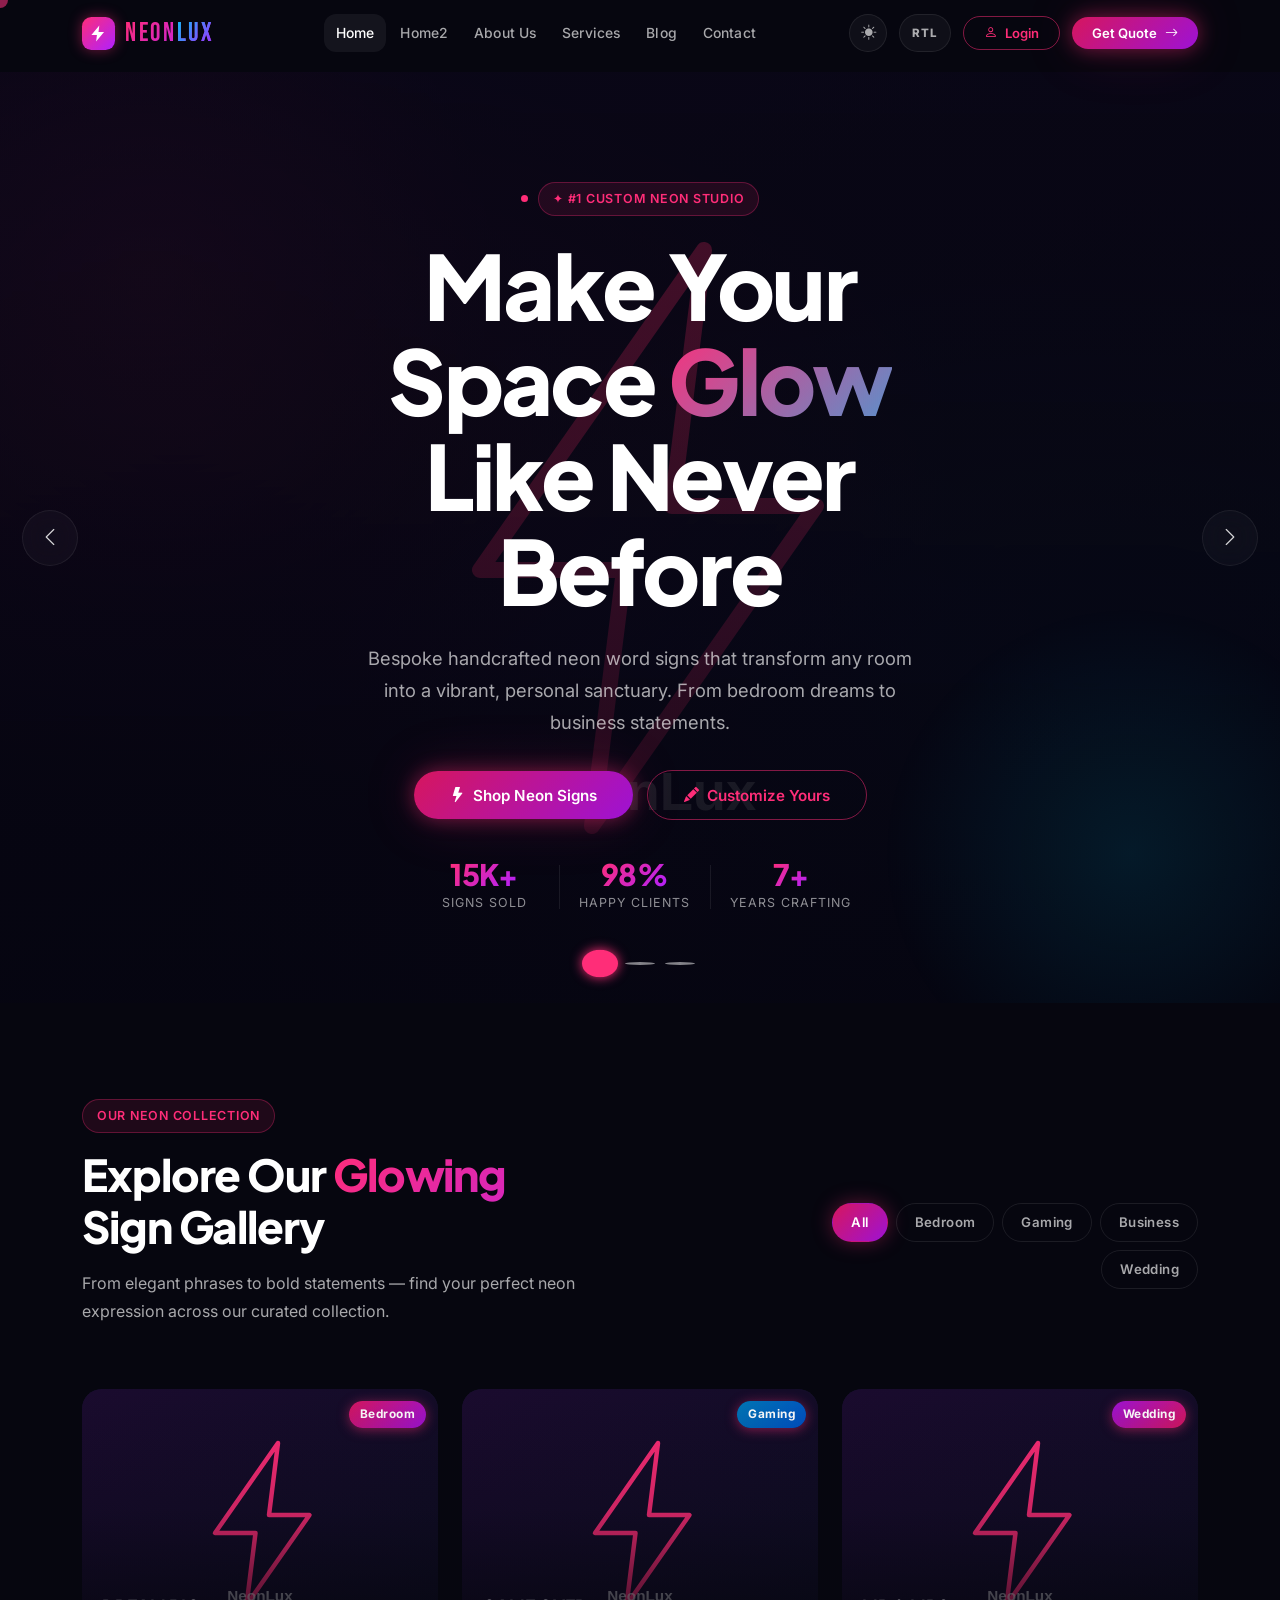
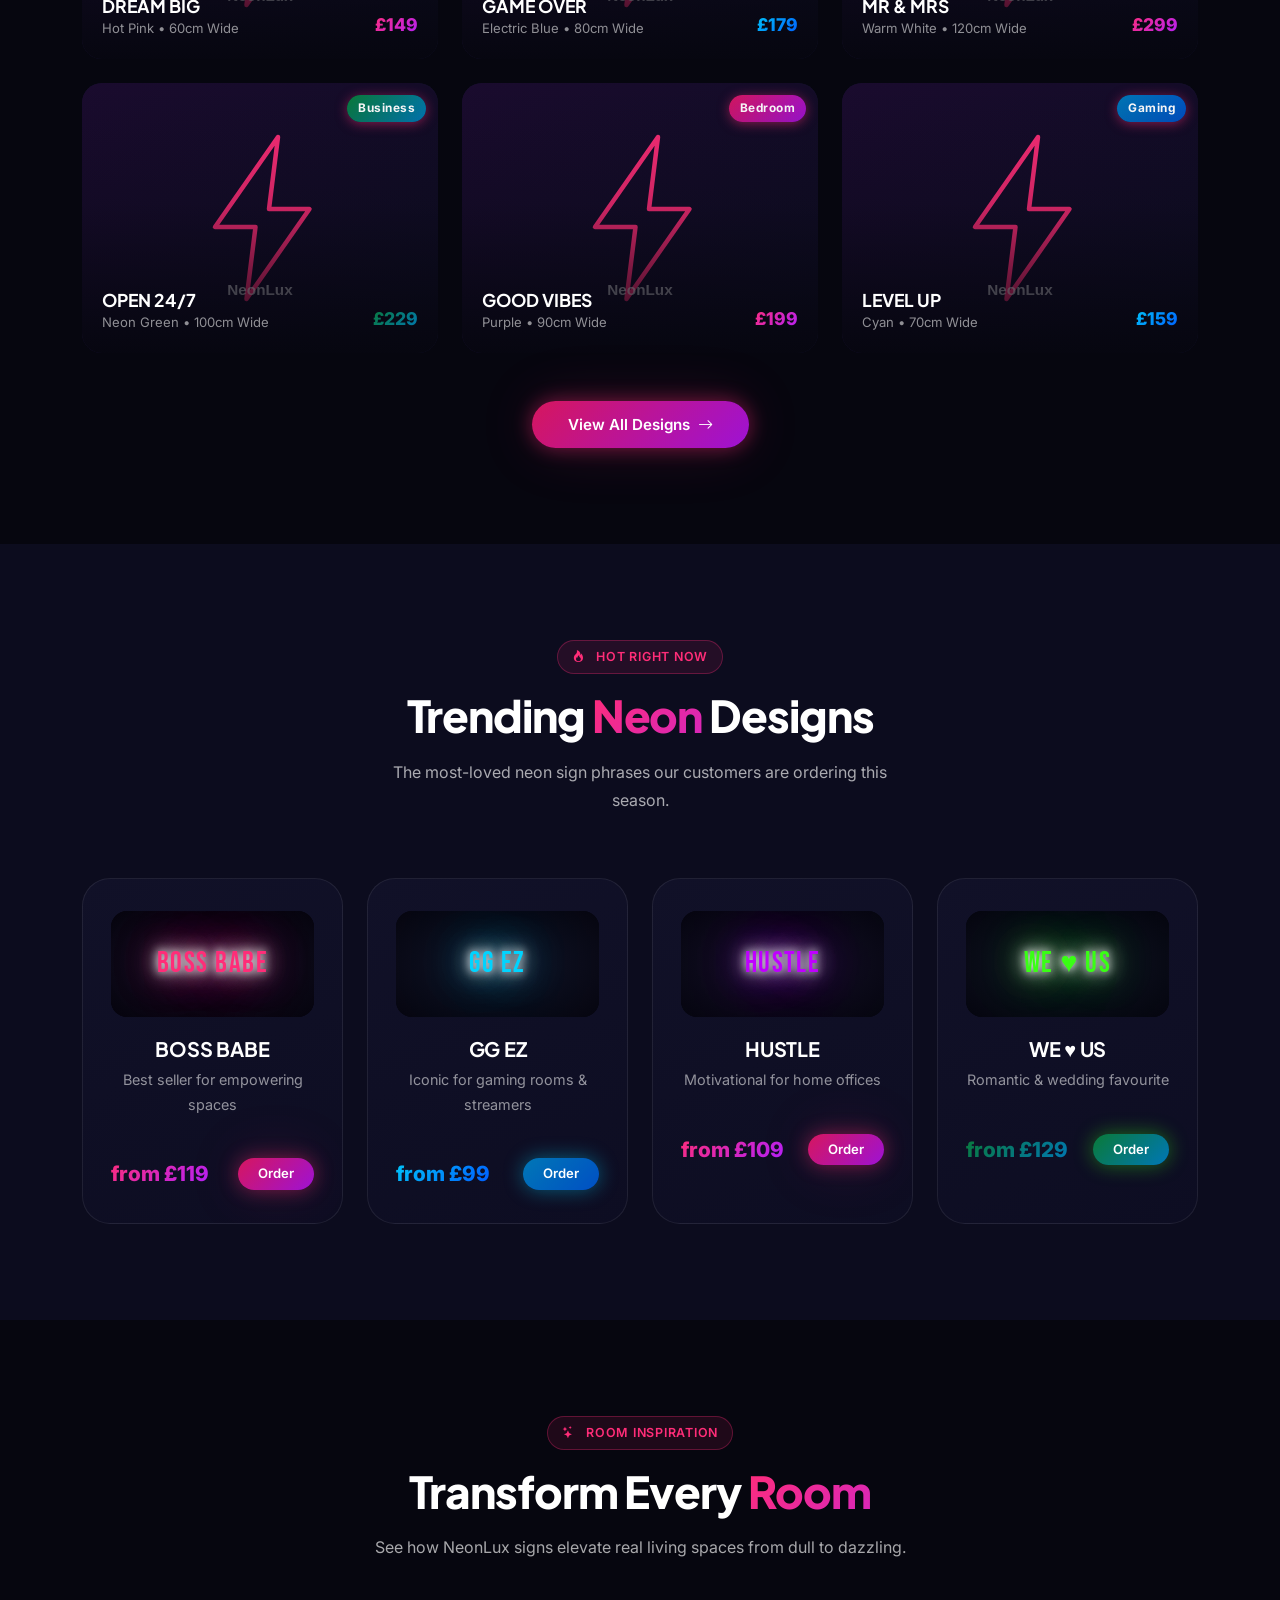
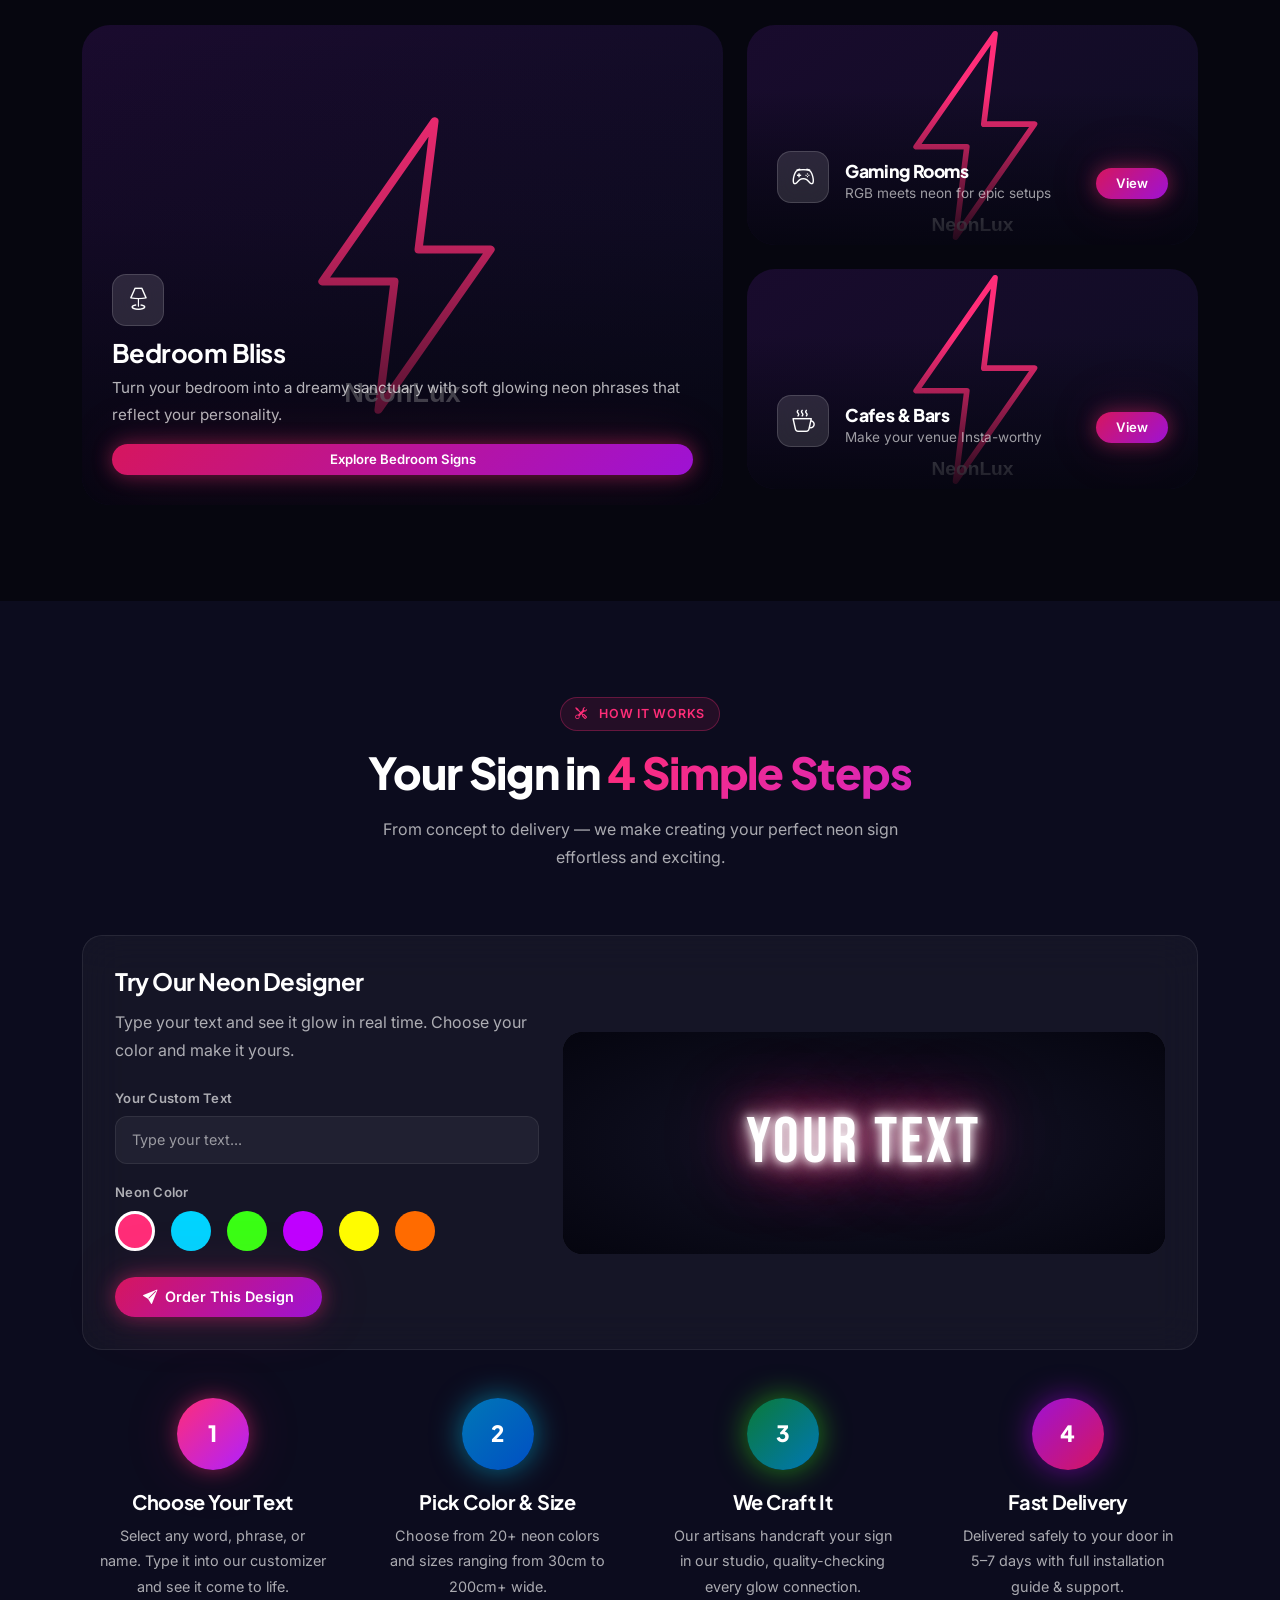
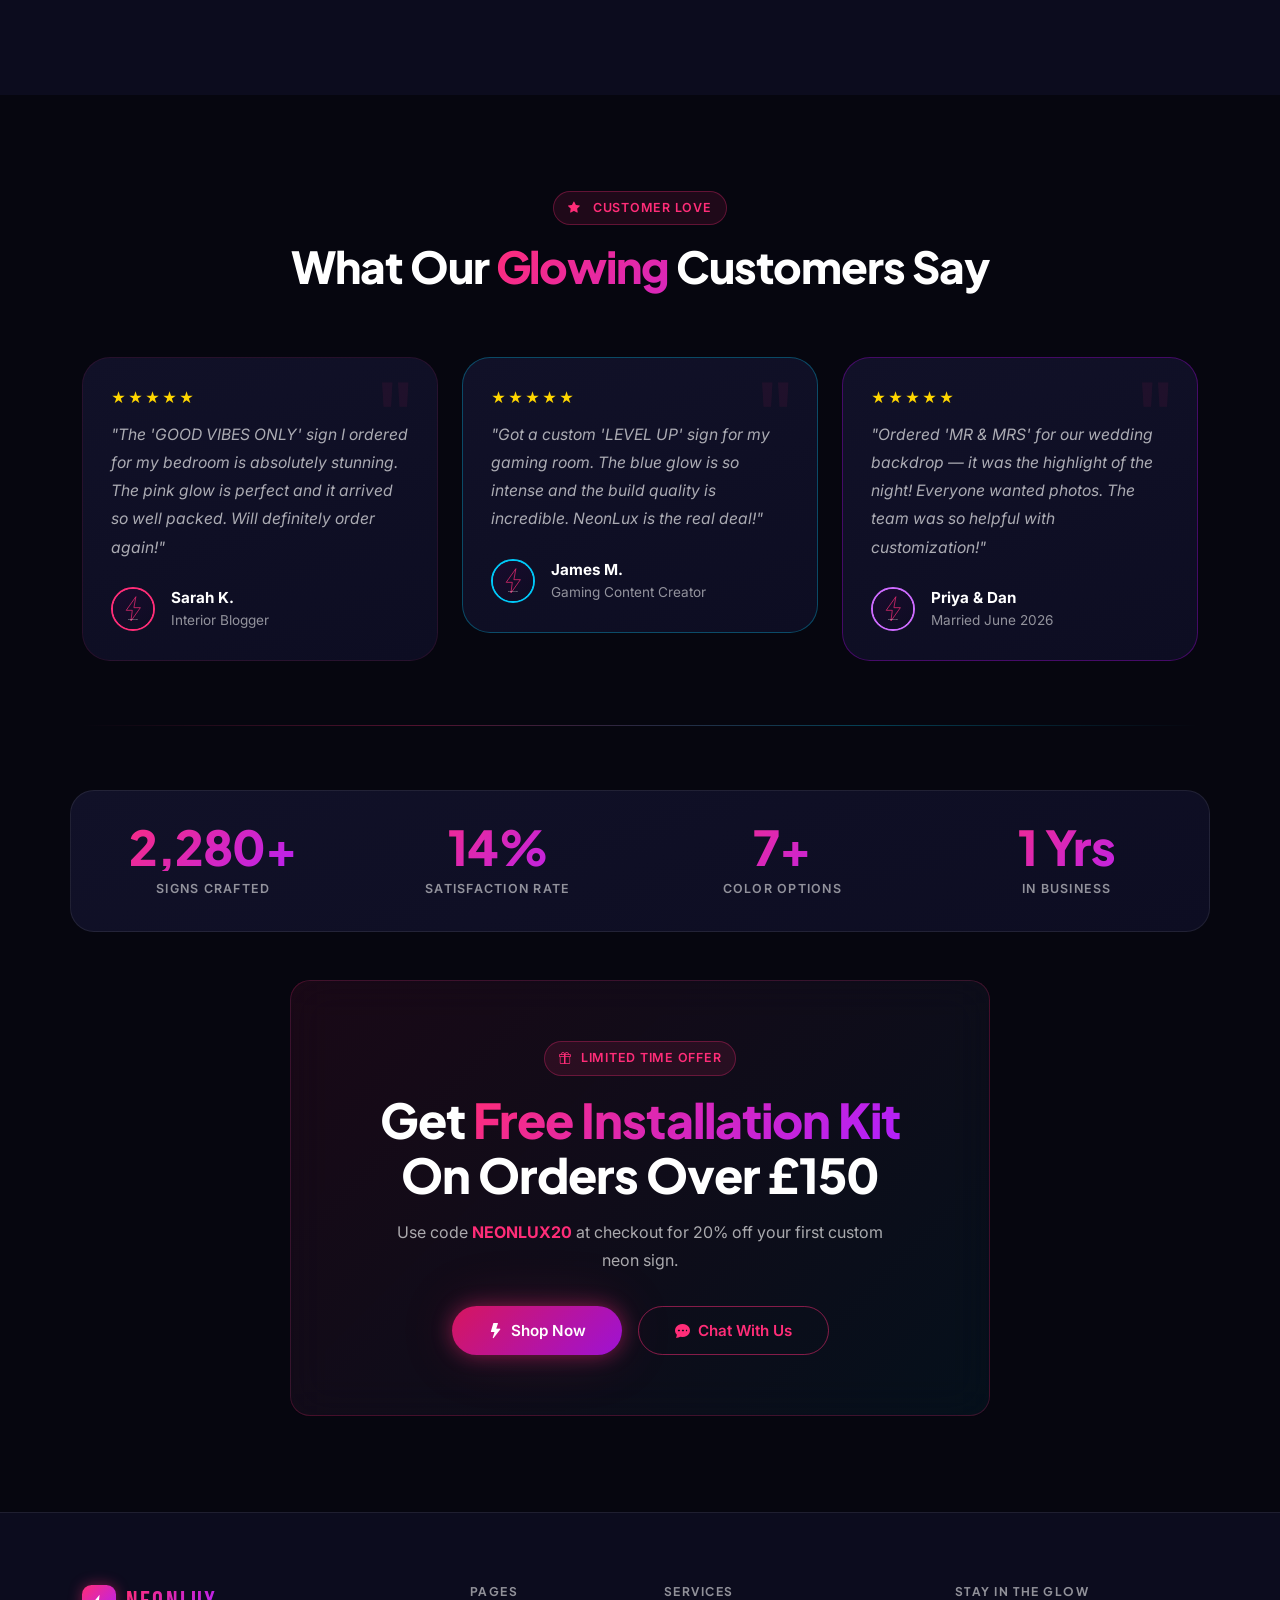
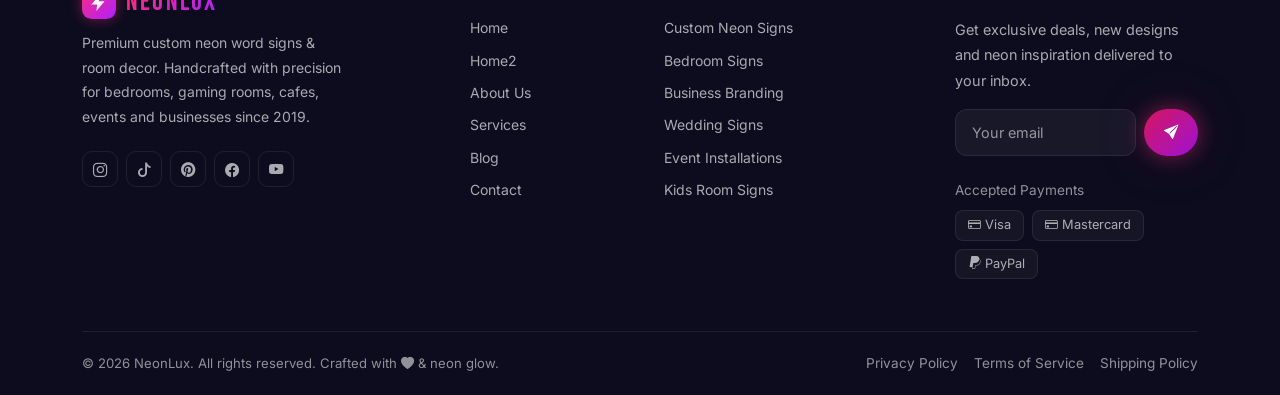
==== commit 07c2fa16: "first commit" ====
--- a/index.html
+++ b/index.html
@@ -42,9 +42,9 @@
   <div class="container">
     <a class="navbar-brand" href="index.html"><span class="logo-mark" aria-hidden="true"><svg viewBox="0 0 24 24" fill="currentColor" aria-hidden="true"><path d="M13 2 3 14h7l-1 8 10-12h-7l1-8z"/></svg></span><span class="logo-text">Neon<span>Lux</span></span></a>
 
-    <div class="d-flex align-items-center gap-2 d-lg-none">
+    <div class="nav-trigger-group d-lg-none">
       <button class="theme-toggle" aria-label="Toggle theme"><i class="bi bi-sun-fill"></i></button>
-      <button class="navbar-toggler" type="button" data-bs-toggle="collapse" data-bs-target="#navbarNav"
+      <button class="navbar-toggler" type="button" data-bs-toggle="collapse" data-bs-target="#navbarNav" aria-controls="navbarNav" aria-expanded="false"
         aria-label="Toggle navigation">
         <span class="navbar-toggler-icon"></span>
       </button>
@@ -60,7 +60,7 @@
         <li class="nav-item"><a class="nav-link" href="contact.html">Contact</a></li>
       </ul>
 
-      <div class="d-flex align-items-center gap-3">
+      <div class="nav-actions">
         <button class="theme-toggle d-none d-lg-flex" aria-label="Toggle theme"><i class="bi bi-sun-fill"></i></button>
         <a href="login.html" class="btn-neon-outline btn-neon-sm"><i class="bi bi-person"></i> Login</a>
         <a href="contact.html" class="btn-neon btn-neon-sm">Get Quote <i class="bi bi-arrow-right"></i></a>
@@ -70,7 +70,7 @@
 </nav>
 
 <!-- ===== HERO SECTION — SLIDER ===== -->
-<section class="hero-section" style="padding:0;margin:0;">
+<section class="hero-section hero-home">
   <div id="heroCarousel" class="carousel slide carousel-fade" data-bs-ride="carousel">
     <div class="carousel-inner">
 
@@ -80,11 +80,11 @@
           <img src="https://images.unsplash.com/photo-1531306728370-e2ebd9d7bb99?w=1600&auto=format&fit=crop" alt="Starry night sky glowing" />
           <div class="hero-overlay"></div>
         </div>
-        <div class="container hero-container-inner" style="position:relative;z-index:2;padding-top:60px;padding-bottom:60px;min-height:92vh;display:flex;align-items:center;justify-content:center;">
-          <div class="row justify-content-center text-center g-5 w-100">
-            <div class="col-lg-8 hero-content" data-aos="fade-up" data-aos-duration="900">
-              <div class="hero-eyebrow mb-3">
-                <div class="hero-eyebrow-dot"></div>
+        <div class="container hero-slide-inner">
+          <div class="row justify-content-center w-100 mx-0">
+            <div class="col-lg-8 col-xl-7 hero-content-center" data-aos="fade-up" data-aos-duration="900">
+              <div class="hero-eyebrow">
+                <span class="hero-eyebrow-dot"></span>
                 <span class="badge-neon">✦ #1 Custom Neon Studio</span>
               </div>
               <h1 class="hero-title">
@@ -92,8 +92,8 @@
                 Space <span class="neon-text">Glow</span><br>
                 Like Never Before
               </h1>
-              <p class="hero-desc mx-auto">Bespoke handcrafted neon word signs that transform any room into a vibrant, personal sanctuary. From bedroom dreams to business statements.</p>
-              <div class="d-flex flex-wrap gap-3 mb-4 justify-content-center">
+              <p class="hero-desc">Bespoke handcrafted neon word signs that transform any room into a vibrant, personal sanctuary. From bedroom dreams to business statements.</p>
+              <div class="hero-actions-center">
                 <a href="services.html" class="btn-neon btn-neon-lg">
                   <i class="bi bi-lightning-fill"></i> Shop Neon Signs
                 </a>
@@ -101,7 +101,7 @@
                   <i class="bi bi-pencil-fill"></i> Customize Yours
                 </a>
               </div>
-              <div class="hero-stats justify-content-center">
+              <div class="hero-stats-center">
                 <div class="stat-item">
                   <div class="stat-num">15K+</div>
                   <div class="stat-label">Signs Sold</div>
@@ -126,11 +126,11 @@
           <img src="https://images.unsplash.com/photo-1560066984-138dadb4c035?w=1600&auto=format&fit=crop" alt="Stylish interior with ambient glow" />
           <div class="hero-overlay"></div>
         </div>
-        <div class="container hero-container-inner" style="position:relative;z-index:2;padding-top:60px;padding-bottom:60px;min-height:92vh;display:flex;align-items:center;justify-content:center;">
-          <div class="row justify-content-center text-center g-5 w-100">
-            <div class="col-lg-8 hero-content">
-              <div class="hero-eyebrow mb-3">
-                <div class="hero-eyebrow-dot" style="background:var(--blue);"></div>
+        <div class="container hero-slide-inner">
+          <div class="row justify-content-center w-100 mx-0">
+            <div class="col-lg-8 col-xl-7 hero-content-center">
+              <div class="hero-eyebrow">
+                <span class="hero-eyebrow-dot hero-eyebrow-dot-blue"></span>
                 <span class="badge-neon badge-neon-blue">✦ For Every Space & Mood</span>
               </div>
               <h1 class="hero-title">
@@ -138,8 +138,8 @@
                 <span class="neon-text">Illuminated</span><br>
                 In Neon Light
               </h1>
-              <p class="hero-desc mx-auto">Choose from 50+ fonts, unlimited colors, and custom shapes. Perfect for bedrooms, gaming setups, cafes, events, and businesses.</p>
-              <div class="d-flex flex-wrap gap-3 mb-4 justify-content-center">
+              <p class="hero-desc">Choose from 50+ fonts, unlimited colors, and custom shapes. Perfect for bedrooms, gaming setups, cafes, events, and businesses.</p>
+              <div class="hero-actions-center">
                 <a href="home2.html" class="btn-neon btn-neon-blue btn-neon-lg">
                   <i class="bi bi-grid-3x3-gap-fill"></i> Browse By Room
                 </a>
@@ -158,11 +158,11 @@
           <img src="https://images.unsplash.com/photo-1519225421980-715cb0215aed?w=1600&auto=format&fit=crop" alt="Neon sign at a wedding reception" />
           <div class="hero-overlay"></div>
         </div>
-        <div class="container hero-container-inner" style="position:relative;z-index:2;padding-top:60px;padding-bottom:60px;min-height:92vh;display:flex;align-items:center;justify-content:center;">
-          <div class="row justify-content-center text-center g-5 w-100">
-            <div class="col-lg-8 hero-content">
-              <div class="hero-eyebrow mb-3">
-                <div class="hero-eyebrow-dot" style="background:var(--green);"></div>
+        <div class="container hero-slide-inner">
+          <div class="row justify-content-center w-100 mx-0">
+            <div class="col-lg-8 col-xl-7 hero-content-center">
+              <div class="hero-eyebrow">
+                <span class="hero-eyebrow-dot hero-eyebrow-dot-green"></span>
                 <span class="badge-neon badge-neon-green">✦ Wedding & Event Specialists</span>
               </div>
               <h1 class="hero-title">
@@ -170,8 +170,8 @@
                 Events With<br>
                 <span class="neon-text">Neon Magic</span>
               </h1>
-              <p class="hero-desc mx-auto">Make your wedding, birthday, or corporate event shine with bespoke neon signs that capture the essence of your special moment.</p>
-              <div class="d-flex flex-wrap gap-3 mb-4 justify-content-center">
+              <p class="hero-desc">Make your wedding, birthday, or corporate event shine with bespoke neon signs that capture the essence of your special moment.</p>
+              <div class="hero-actions-center">
                 <a href="service-details.html" class="btn-neon btn-neon-lg">
                   <i class="bi bi-stars"></i> Event Signs
                 </a>
@@ -186,18 +186,16 @@
 
     </div>
 
-    <div class="carousel-indicators" style="bottom:30px;">
-      <button type="button" data-bs-target="#heroCarousel" data-bs-slide-to="0" class="active"></button>
-      <button type="button" data-bs-target="#heroCarousel" data-bs-slide-to="1"></button>
-      <button type="button" data-bs-target="#heroCarousel" data-bs-slide-to="2"></button>
-    </div>
-    <button class="carousel-control-prev" type="button" data-bs-target="#heroCarousel" data-bs-slide="prev"
-      style="width:60px;height:60px;top:50%;transform:translateY(-50%);border-radius:50%;background:var(--glass-bg);backdrop-filter:blur(10px);border:1px solid var(--glass-border);left:20px;opacity:1;">
-      <i class="bi bi-chevron-left" style="color:white;font-size:1.3rem;"></i>
+    <div class="carousel-indicators hero-indicators">
+      <button type="button" data-bs-target="#heroCarousel" data-bs-slide-to="0" class="active" aria-label="Slide 1"></button>
+      <button type="button" data-bs-target="#heroCarousel" data-bs-slide-to="1" aria-label="Slide 2"></button>
+      <button type="button" data-bs-target="#heroCarousel" data-bs-slide-to="2" aria-label="Slide 3"></button>
+    </div>
+    <button class="carousel-control-prev hero-control" type="button" data-bs-target="#heroCarousel" data-bs-slide="prev" aria-label="Previous slide">
+      <i class="bi bi-chevron-left"></i>
     </button>
-    <button class="carousel-control-next" type="button" data-bs-target="#heroCarousel" data-bs-slide="next"
-      style="width:60px;height:60px;top:50%;transform:translateY(-50%);border-radius:50%;background:var(--glass-bg);backdrop-filter:blur(10px);border:1px solid var(--glass-border);right:20px;opacity:1;">
-      <i class="bi bi-chevron-right" style="color:white;font-size:1.3rem;"></i>
+    <button class="carousel-control-next hero-control" type="button" data-bs-target="#heroCarousel" data-bs-slide="next" aria-label="Next slide">
+      <i class="bi bi-chevron-right"></i>
     </button>
   </div>
 </section>
--- a/css/style.css
+++ b/css/style.css
@@ -606,20 +606,68 @@
   color: var(--pink) !important;
 }
 
-/* Mobile toggler */
+/* Navbar inner layout — brand left, trigger right, always vertically centered */
+.navbar > .container {
+  display: flex;
+  align-items: center;
+  justify-content: space-between;
+  gap: 12px;
+  position: relative;
+}
+
+/* Mobile trigger group (theme + hamburger) — perfectly aligned pair */
+.nav-trigger-group {
+  display: flex;
+  align-items: center;
+  justify-content: flex-end;
+  gap: 10px;
+  margin-left: auto;
+  flex-shrink: 0;
+}
+
+/* Mobile toggler — fixed square so the hamburger icon is dead-center */
 .navbar-toggler {
+  width: 42px;
+  height: 42px;
+  min-width: 42px;
+  display: inline-flex !important;
+  align-items: center;
+  justify-content: center;
+  margin: 0 !important;
+  padding: 0 !important;
   border: 1.5px solid rgba(255,45,120,0.4) !important;
-  border-radius: 10px !important;
-  padding: 8px 10px !important;
+  border-radius: 12px !important;
   background: rgba(255,45,120,0.05) !important;
   transition: all var(--t-fast) var(--ease) !important;
   box-shadow: none !important;
   outline: none !important;
+  line-height: 1;
 }
 
 .navbar-toggler:hover { background: rgba(255,45,120,0.12) !important; }
 .navbar-toggler:focus { box-shadow: 0 0 0 3px rgba(255,45,120,0.2) !important; }
-.navbar-toggler-icon { filter: invert(1) brightness(0.85); }
+.navbar-toggler:focus-visible { box-shadow: 0 0 0 3px rgba(255,45,120,0.35) !important; }
+.navbar-toggler[aria-expanded="true"] {
+  background: rgba(255,45,120,0.16) !important;
+  border-color: rgba(255,45,120,0.7) !important;
+  box-shadow: 0 0 14px rgba(255,45,120,0.35) !important;
+}
+.navbar-toggler-icon {
+  width: 22px;
+  height: 22px;
+  margin: 0;
+  padding: 0;
+  filter: invert(1) brightness(0.85);
+}
+
+/* Navbar action buttons (theme + Login + Quote) */
+.nav-actions {
+  display: flex;
+  align-items: center;
+  justify-content: flex-end;
+  gap: 12px;
+  flex-shrink: 0;
+}
 
 /* Theme toggle */
 .theme-toggle {
@@ -645,27 +693,59 @@
   transform: rotate(15deg);
 }
 
-/* Mobile nav */
+/* Mobile nav — dropdown panel, scroll-safe, buttons never overflow */
 @media (max-width: 991px) {
+  .navbar > .container { flex-wrap: wrap; }
   .navbar-collapse {
+    flex-basis: 100%;
+    width: 100%;
     background: rgba(8,8,20,0.98);
     backdrop-filter: blur(30px);
+    -webkit-backdrop-filter: blur(30px);
     border: 1px solid var(--glass-border);
     border-radius: var(--rad);
     padding: 16px;
-    margin-top: 8px;
+    margin-top: 10px;
+    max-height: calc(100dvh - 90px);
+    max-height: calc(100vh - 90px);
+    overflow-y: auto;
+    overscroll-behavior: contain;
+    box-shadow: 0 24px 60px rgba(0,0,0,0.5);
   }
   [data-theme="light"] .navbar-collapse {
     background: rgba(255,255,255,0.98);
+    box-shadow: 0 24px 60px rgba(0,0,0,0.15);
   }
   .navbar-nav {
     flex-direction: column;
     align-items: stretch;
     gap: 6px;
+    width: 100%;
   }
   .nav-link { padding: 12px 16px !important; font-size: 0.92rem; }
-  .navbar-nav.ms-auto,
-  .d-flex.align-items-center.gap-3 { margin-top: 12px; }
+  /* Action buttons stack full-width inside the open menu */
+  .navbar .nav-actions {
+    flex-direction: column;
+    align-items: stretch;
+    justify-content: center;
+    gap: 10px;
+    width: 100%;
+    margin-top: 14px;
+    padding-top: 14px;
+    border-top: 1px solid var(--glass-border);
+  }
+  .navbar .nav-actions .theme-toggle { display: none; }
+  .navbar .nav-actions .btn-neon,
+  .navbar .nav-actions .btn-neon-outline {
+    width: 100%;
+    justify-content: center;
+  }
+}
+
+/* Small laptops / landscape tablets — keep links + buttons on one line */
+@media (min-width: 992px) and (max-width: 1199px) {
+  .nav-link { padding: 8px 9px !important; font-size: 0.83rem; }
+  .navbar .nav-actions { gap: 8px; }
 }
 
 /* ============================================================
@@ -698,9 +778,12 @@
   overflow: hidden;
 }
 
-/* Carousel hero fills full viewport */
+/* Carousel hero fills full viewport — flex only on the ACTIVE slide so
+   Bootstrap can hide the rest (display:flex on all items breaks the slider) */
 .hero-section .carousel-item {
   min-height: calc(100vh - 72px);
+}
+.hero-section .carousel-item.active {
   display: flex;
   align-items: center;
 }
@@ -743,6 +826,165 @@
 }
 
 .hero-content { position: relative; z-index: 2; }
+
+/* ============================================================
+   HERO HOME — PERFECT CENTER ALIGNMENT SYSTEM
+   All slides vertically + horizontally centered, equal height
+   ============================================================ */
+.hero-home {
+  padding: 0;
+  margin: 0;
+  display: block;
+}
+
+.hero-home .carousel,
+.hero-home .carousel-inner {
+  position: relative;
+}
+
+.hero-home .carousel-item {
+  position: relative;
+  min-height: 92vh;
+  align-items: center;
+  justify-content: center;
+}
+
+.hero-home .carousel-item.active {
+  display: flex;
+}
+
+/* Inner container: true vertical center, space for navbar + indicators */
+.hero-slide-inner {
+  position: relative;
+  z-index: 2;
+  width: 100%;
+  min-height: 92vh;
+  display: flex;
+  align-items: center;
+  justify-content: center;
+  text-align: center;
+  padding-top: 110px;
+  padding-bottom: 90px;
+}
+
+/* Centered content column */
+.hero-content-center {
+  position: relative;
+  z-index: 2;
+  display: flex;
+  flex-direction: column;
+  align-items: center;
+  justify-content: center;
+  text-align: center;
+  max-width: 860px;
+  margin-left: auto;
+  margin-right: auto;
+}
+
+/* Eyebrow badge — perfectly centered */
+.hero-home .hero-eyebrow {
+  display: inline-flex;
+  align-items: center;
+  justify-content: center;
+  gap: 10px;
+  margin-bottom: 22px;
+  text-align: center;
+}
+
+.hero-eyebrow-dot-blue { background: var(--blue); }
+.hero-eyebrow-dot-green { background: var(--green); }
+
+/* Title — balanced, centered */
+.hero-home .hero-title {
+  text-align: center;
+  text-wrap: balance;
+  max-width: 20ch;
+  margin-left: auto;
+  margin-right: auto;
+}
+
+/* Description — centered, readable width */
+.hero-home .hero-desc {
+  text-align: center;
+  max-width: 560px;
+  margin-left: auto;
+  margin-right: auto;
+  margin-bottom: 32px;
+}
+
+/* Buttons — centered row */
+.hero-actions-center {
+  display: flex;
+  align-items: center;
+  justify-content: center;
+  gap: 14px;
+  flex-wrap: wrap;
+  margin-bottom: 40px;
+  width: 100%;
+}
+
+/* Stats — centered row with dividers */
+.hero-stats-center {
+  display: flex;
+  align-items: center;
+  justify-content: center;
+  gap: 40px;
+  flex-wrap: wrap;
+  text-align: center;
+}
+
+.hero-stats-center .stat-item {
+  display: flex;
+  flex-direction: column;
+  align-items: center;
+  text-align: center;
+  min-width: 110px;
+  position: relative;
+}
+
+.hero-stats-center .stat-item + .stat-item::before {
+  content: '';
+  position: absolute;
+  left: -20px;
+  top: 50%;
+  transform: translateY(-50%);
+  width: 1px;
+  height: 44px;
+  background: var(--glass-border);
+}
+
+/* Carousel indicators — centered pills */
+.hero-indicators {
+  bottom: 28px;
+  margin-bottom: 0;
+  gap: 4px;
+  z-index: 3;
+}
+
+/* Carousel arrows — glass circles, vertically centered, clear of content */
+.hero-control {
+  width: 56px;
+  height: 56px;
+  top: 50%;
+  transform: translateY(-50%);
+  border-radius: 50%;
+  background: var(--glass-bg);
+  backdrop-filter: blur(12px);
+  -webkit-backdrop-filter: blur(12px);
+  border: 1px solid var(--glass-border);
+  opacity: 0.85;
+  transition: opacity 0.25s ease, transform 0.25s ease;
+}
+
+.hero-control:hover { opacity: 1; }
+.hero-control i {
+  color: #fff;
+  font-size: 1.25rem;
+  line-height: 1;
+}
+
+.carousel-control-prev.hero-control { left: 22px; }
+.carousel-control-next.hero-control { right: 22px; }
 
 .hero-eyebrow {
   display: inline-flex;
@@ -2238,6 +2480,70 @@
   img[alt="NeonLux Studio"] { height: 300px !important; }
   .stat-mini { padding: 16px 12px !important; }
   .stat-mini > div:first-child { font-size: 1.6rem !important; }
+}
+
+/* ============================================================
+   HERO HOME — RESPONSIVE ALIGNMENT
+   ============================================================ */
+@media (max-width: 991px) {
+  .hero-home .carousel-item,
+  .hero-slide-inner {
+    min-height: calc(100vh - 68px);
+  }
+  .hero-slide-inner {
+    padding-top: 96px;
+    padding-bottom: 80px;
+  }
+  .hero-stats-center { gap: 28px; }
+  .hero-control {
+    width: 46px;
+    height: 46px;
+  }
+  .carousel-control-prev.hero-control { left: 12px; }
+  .carousel-control-next.hero-control { right: 12px; }
+}
+
+@media (max-width: 768px) {
+  .hero-home .carousel-item,
+  .hero-slide-inner {
+    min-height: calc(100vh - 64px);
+  }
+  .hero-slide-inner {
+    padding-top: 88px;
+    padding-bottom: 76px;
+    padding-left: 20px;
+    padding-right: 20px;
+  }
+  .hero-home .hero-title {
+    font-size: clamp(2rem, 9vw, 2.6rem);
+    max-width: 16ch;
+  }
+  .hero-home .hero-desc {
+    font-size: 0.95rem;
+    max-width: 42ch;
+  }
+  .hero-actions-center {
+    gap: 10px;
+    margin-bottom: 32px;
+  }
+  .hero-actions-center .btn-neon-lg {
+    width: 100%;
+    max-width: 320px;
+  }
+  /* Hide side arrows on touch — swipe + dots is cleaner */
+  .hero-control { display: none; }
+  .hero-stats-center { gap: 20px; }
+  .hero-stats-center .stat-item { min-width: 90px; }
+  .hero-stats-center .stat-item + .stat-item::before { display: none; }
+}
+
+@media (max-width: 380px) {
+  .hero-slide-inner {
+    padding-top: 80px;
+    padding-bottom: 68px;
+  }
+  .hero-home .hero-title { font-size: 1.75rem; }
+  .hero-stats-center { gap: 14px; }
 }
 
 /* Blog "Behind the Scenes" horizontal cards stack vertically on phones */
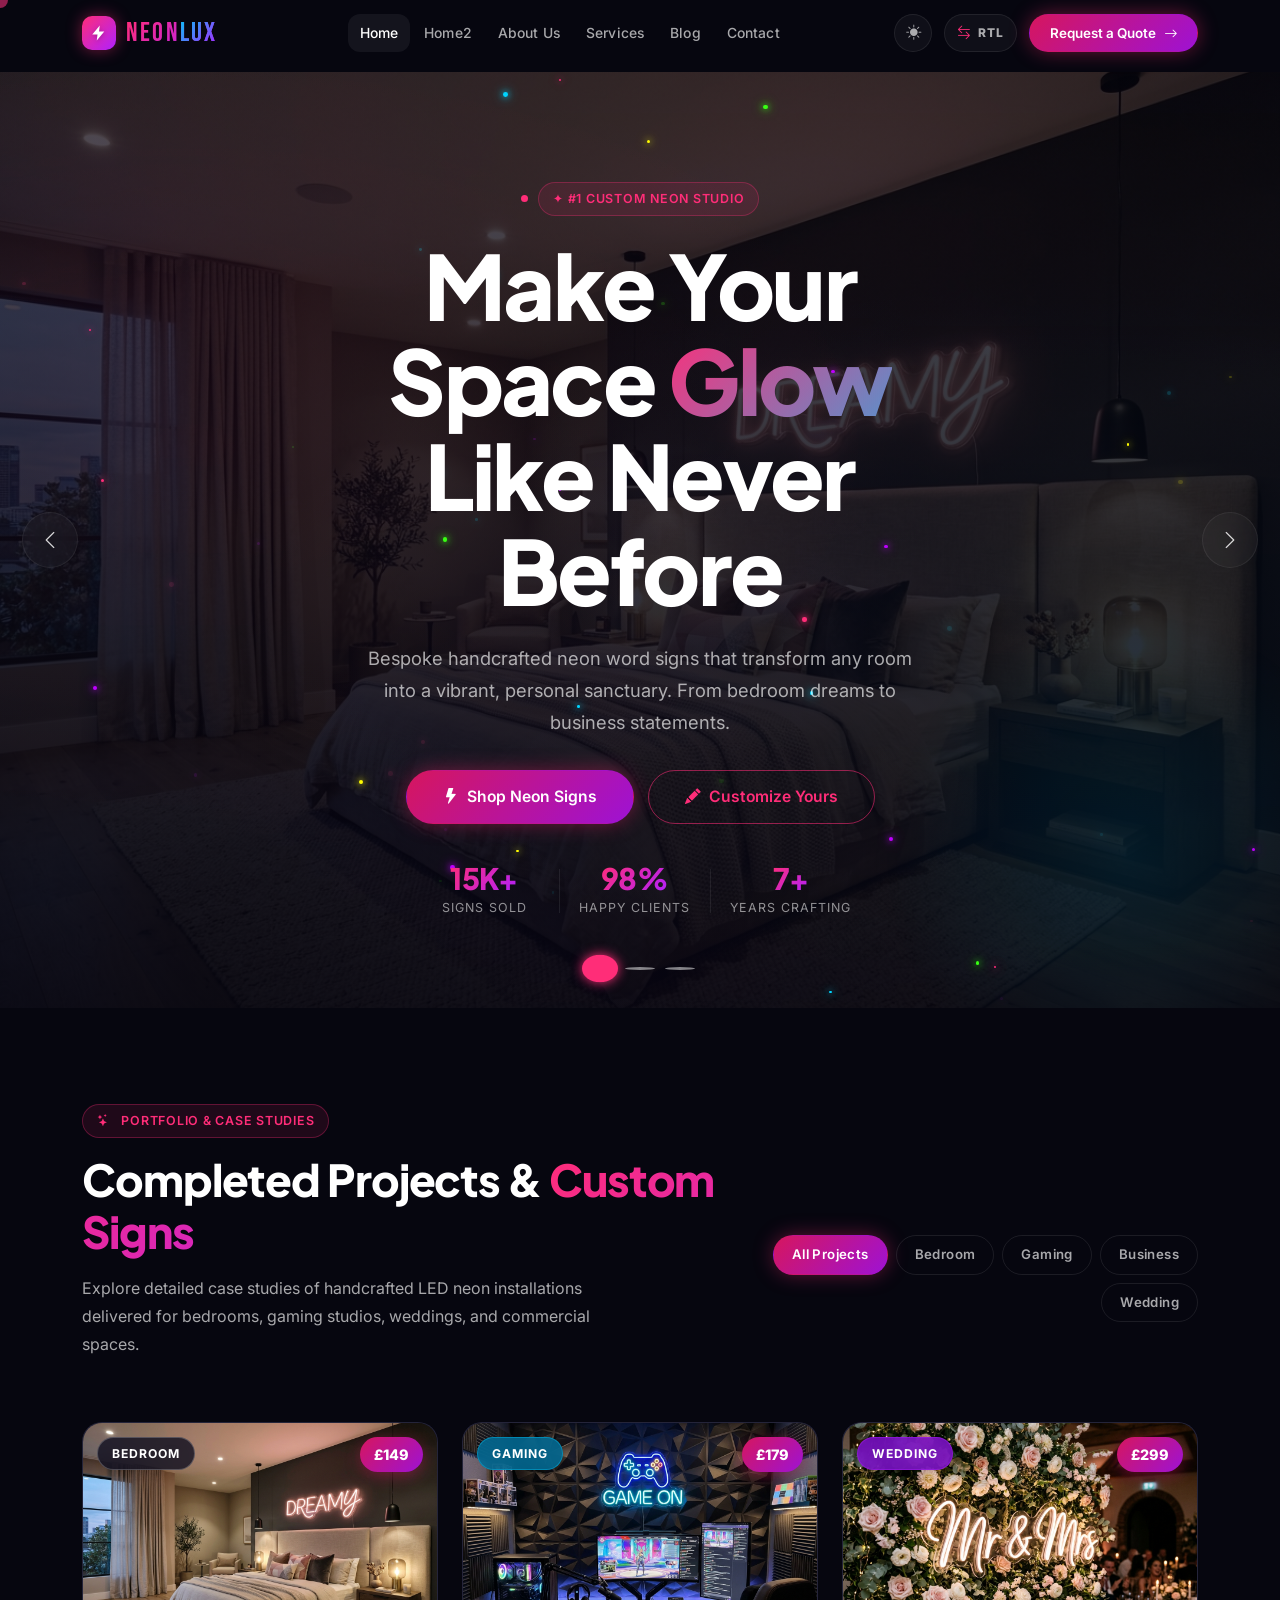
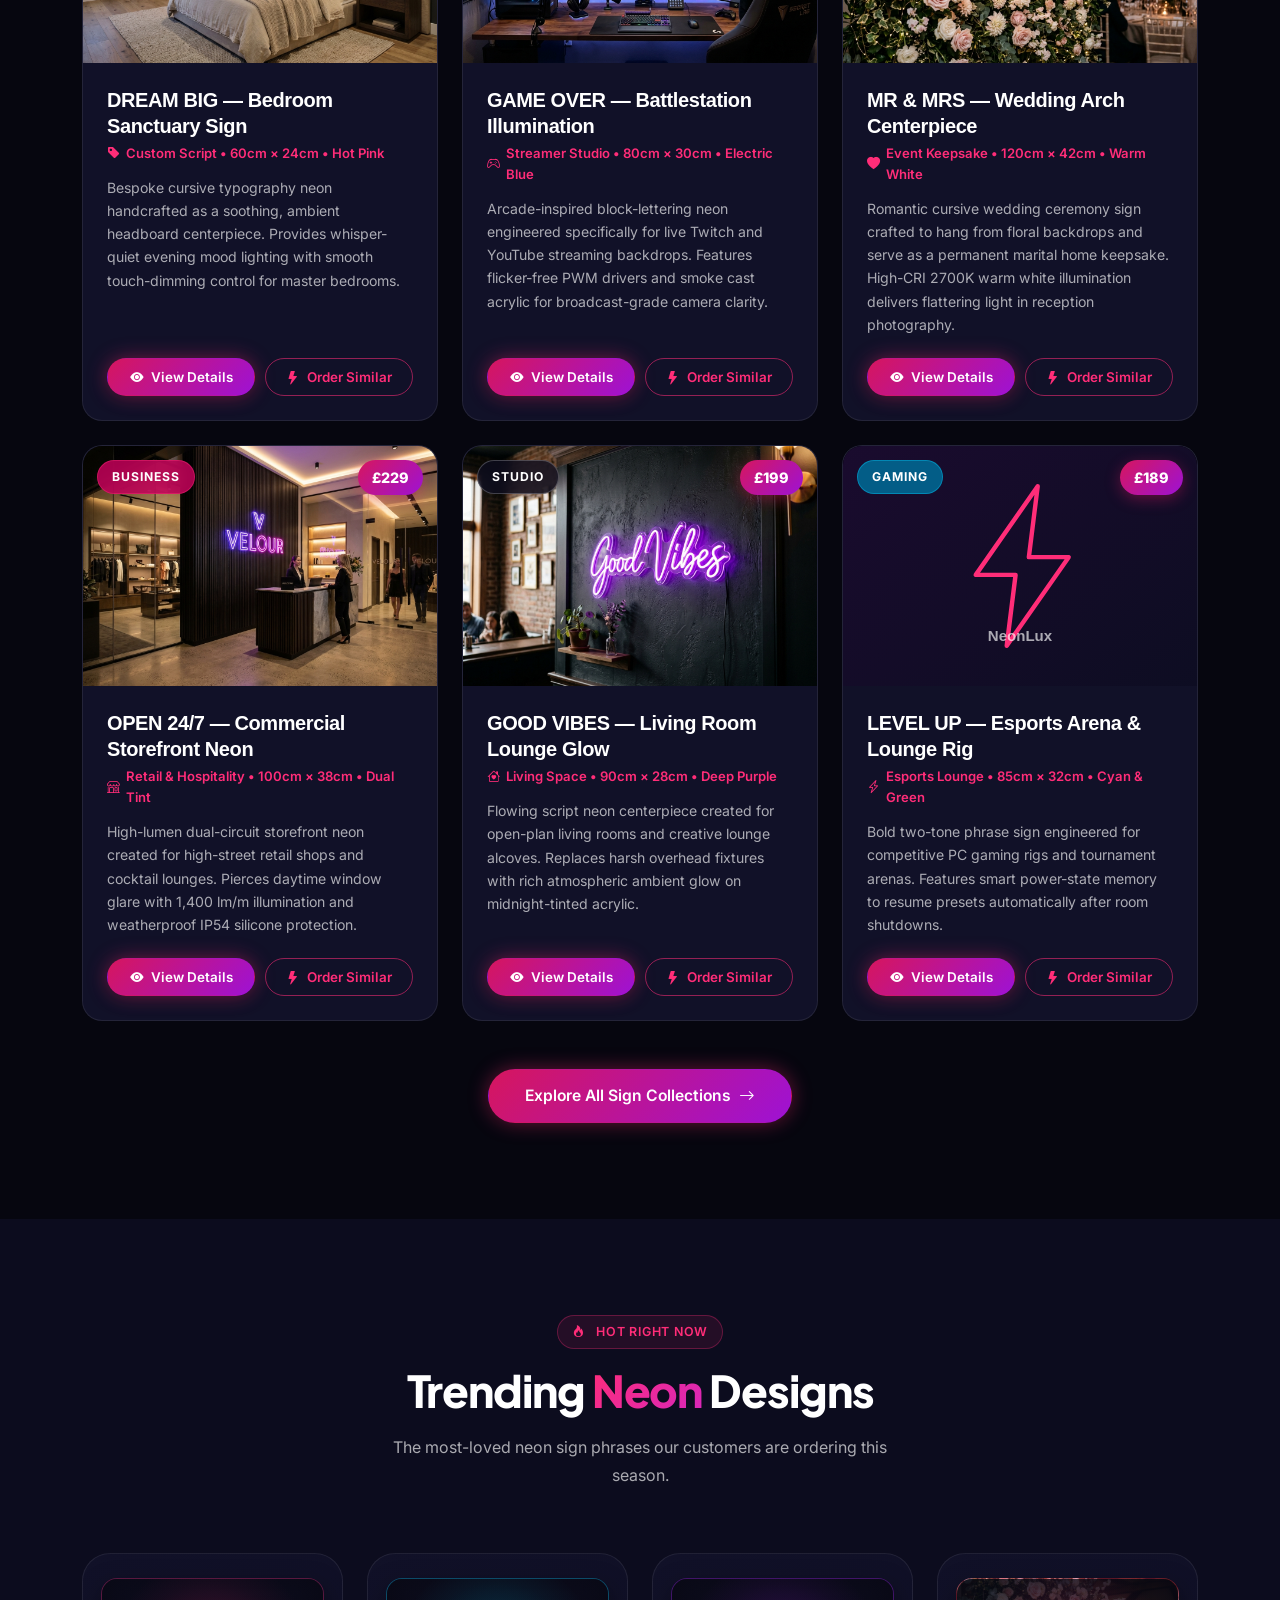
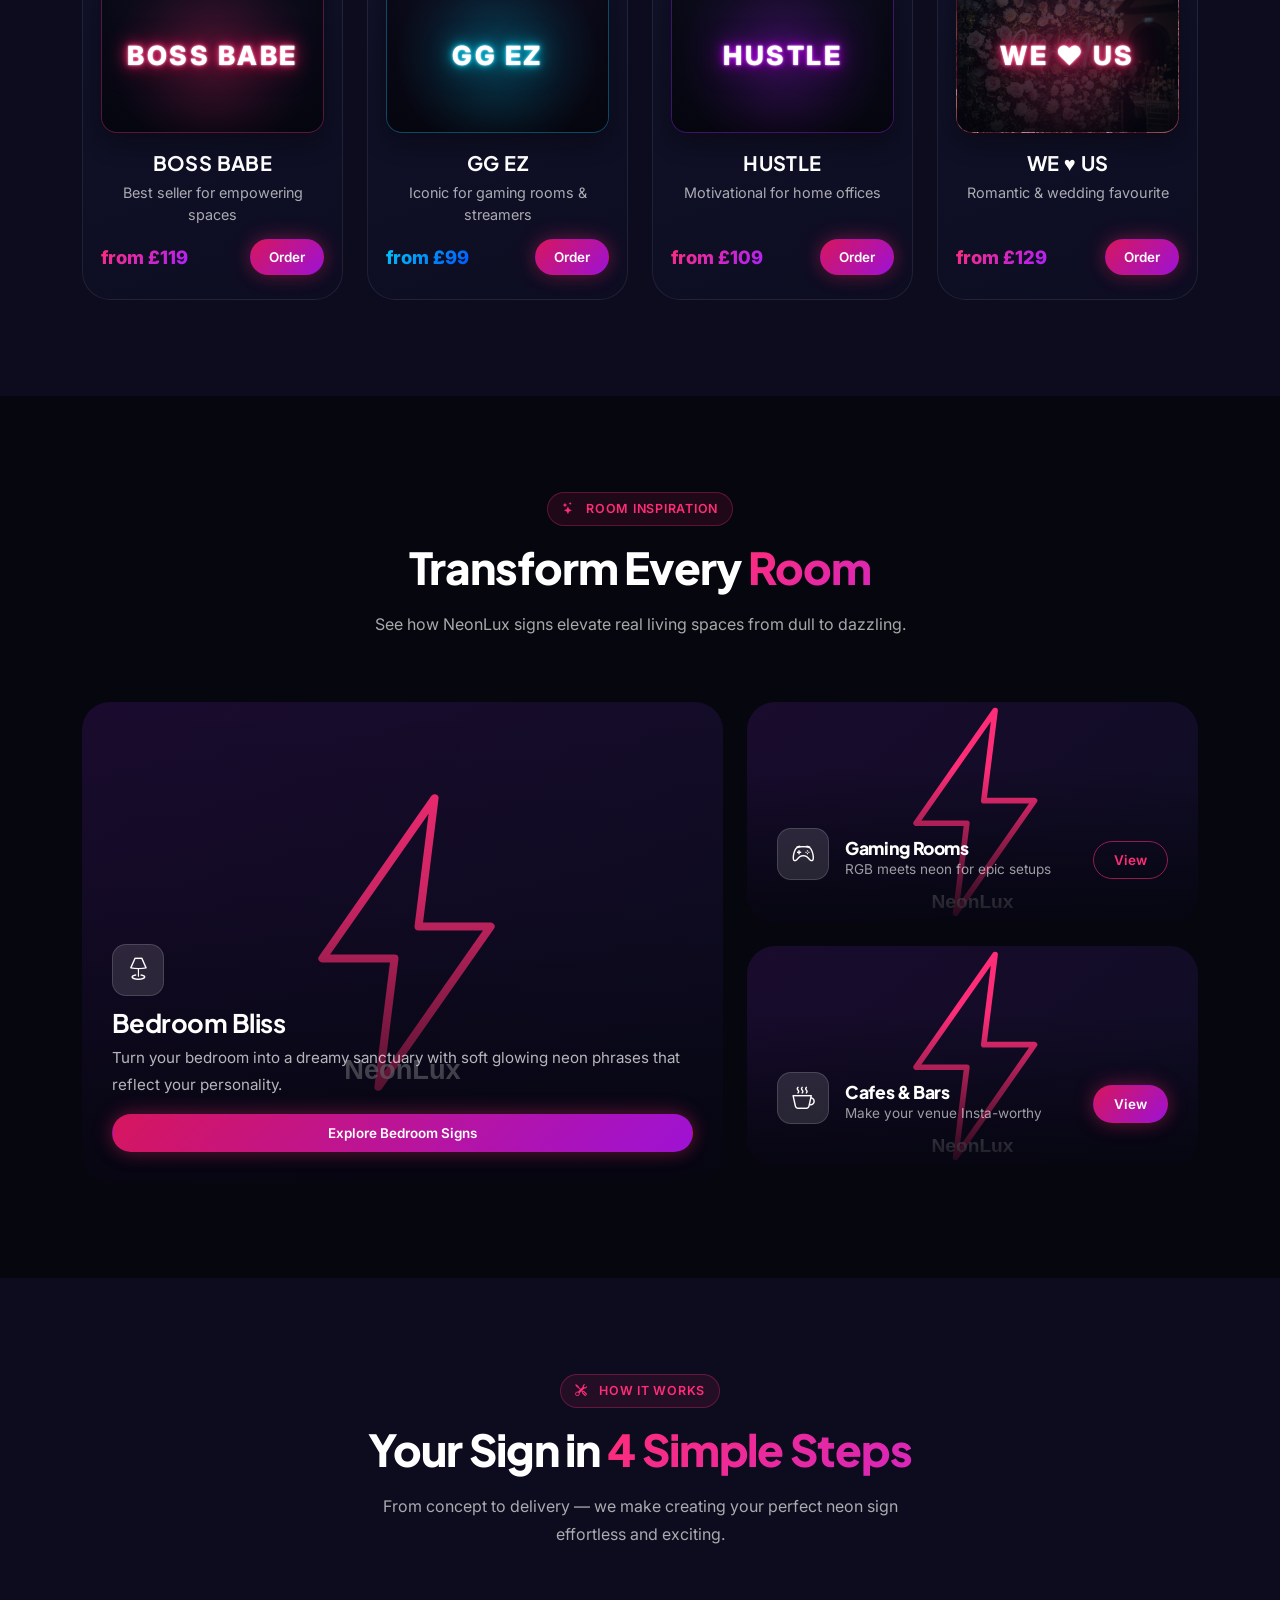
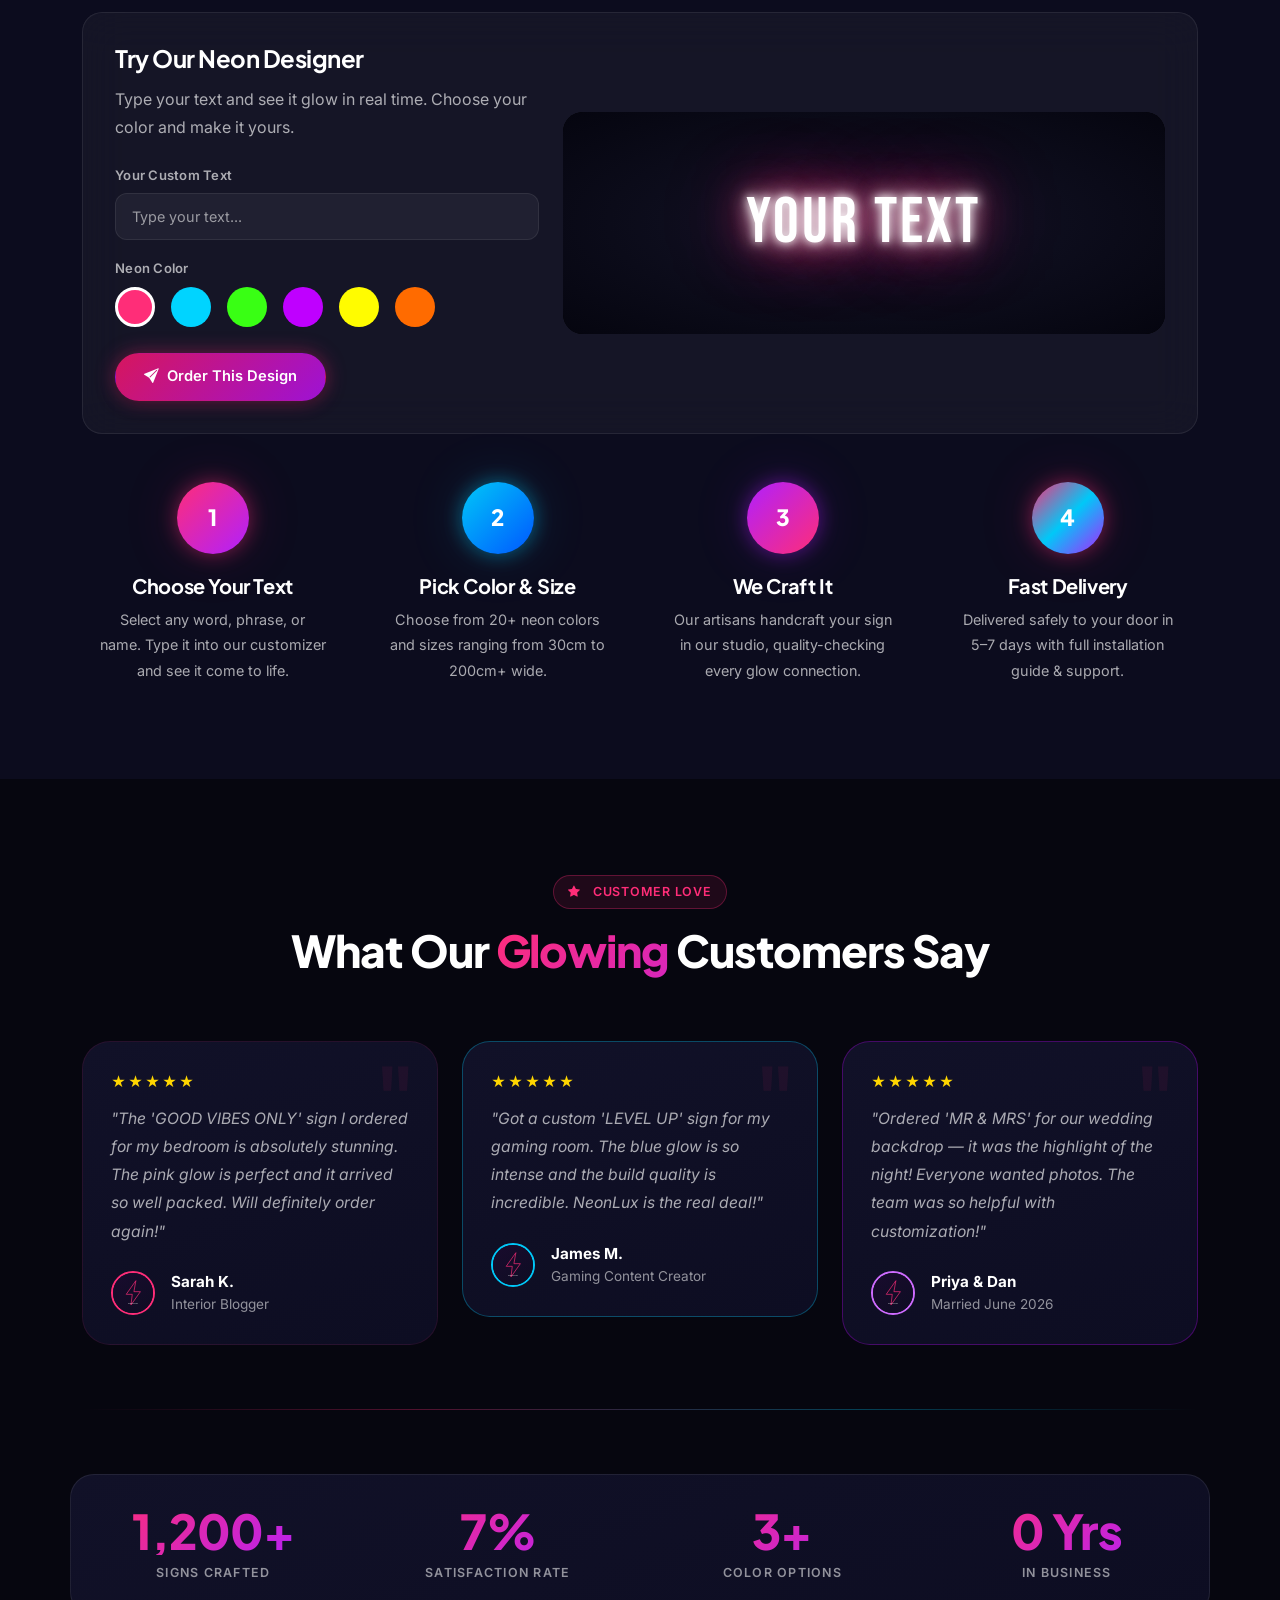
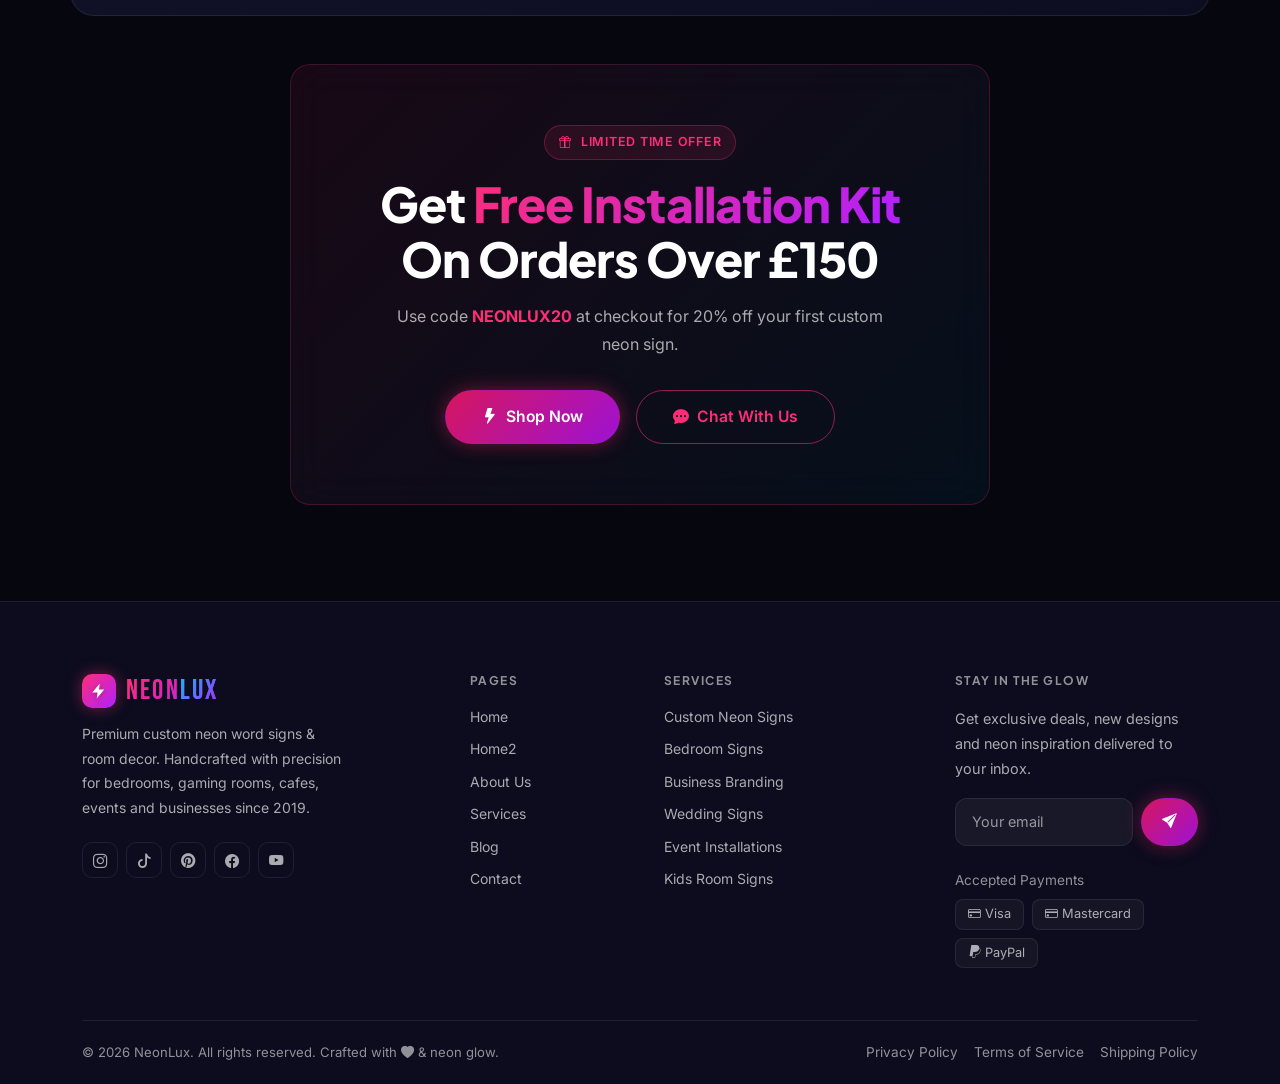
==== commit 4f7a1bf6: "first commit" ====
--- a/index.html
+++ b/index.html
@@ -23,7 +23,7 @@
 
 <!-- Page Loader -->
 <div class="page-loader" id="pageLoader">
-  <div class="particles-bg"></div>
+  <div  class="particles-bg"></div>
   <div class="loader-logo"><span class="logo-mark" aria-hidden="true"><svg viewBox="0 0 24 24" fill="currentColor" aria-hidden="true"><path d="M13 2 3 14h7l-1 8 10-12h-7l1-8z"/></svg></span><span class="logo-text">Neon<span>Lux</span></span></div>
   <div class="loader-bar"><div class="loader-progress"></div></div>
 </div>
@@ -43,7 +43,8 @@
     <a class="navbar-brand" href="index.html"><span class="logo-mark" aria-hidden="true"><svg viewBox="0 0 24 24" fill="currentColor" aria-hidden="true"><path d="M13 2 3 14h7l-1 8 10-12h-7l1-8z"/></svg></span><span class="logo-text">Neon<span>Lux</span></span></a>
 
     <div class="nav-trigger-group d-lg-none">
-      <button class="theme-toggle" aria-label="Toggle theme"><i class="bi bi-sun-fill"></i></button>
+      <button type="button" class="theme-toggle-btn" id="themeToggleMobile" aria-label="Switch to light theme" title="Toggle theme"><i class="bi bi-sun-fill"></i></button>
+      <button type="button" class="rtl-toggle-btn" id="rtlToggleMobile" aria-label="Switch to right-to-left layout" title="Switch layout direction"><i class="bi bi-arrow-left-right" aria-hidden="true"></i> <span class="rtl-label">RTL</span></button>
       <button class="navbar-toggler" type="button" data-bs-toggle="collapse" data-bs-target="#navbarNav" aria-controls="navbarNav" aria-expanded="false"
         aria-label="Toggle navigation">
         <span class="navbar-toggler-icon"></span>
@@ -61,23 +62,26 @@
       </ul>
 
       <div class="nav-actions">
-        <button class="theme-toggle d-none d-lg-flex" aria-label="Toggle theme"><i class="bi bi-sun-fill"></i></button>
-        <a href="login.html" class="btn-neon-outline btn-neon-sm"><i class="bi bi-person"></i> Login</a>
-        <a href="contact.html" class="btn-neon btn-neon-sm">Get Quote <i class="bi bi-arrow-right"></i></a>
+        <button type="button" class="theme-toggle-btn d-none d-lg-flex" id="themeToggleDesktop" aria-label="Switch to light theme" title="Toggle theme"><i class="bi bi-sun-fill"></i></button>
+        <button type="button" class="rtl-toggle-btn d-none d-lg-inline-flex" id="rtlToggleDesktop" aria-label="Switch to right-to-left layout" title="Switch layout direction"><i class="bi bi-arrow-left-right" aria-hidden="true"></i> <span class="rtl-label">RTL</span></button>
+        <a href="contact.html" class="btn-neon btn-neon-sm">Request a Quote <i class="bi bi-arrow-right"></i></a>
       </div>
     </div>
   </div>
 </nav>
 
 <!-- ===== HERO SECTION — SLIDER ===== -->
-<section class="hero-section hero-home">
+<section class="hero-section hero-home" style="position:relative;">
+  <!-- Subtle ambient neon particles light-drizzle across entire homepage hero -->
+  <div class="particles-bg hero-particles" style="position:absolute;inset:0;pointer-events:none;z-index:1;overflow:hidden;"></div>
+
   <div id="heroCarousel" class="carousel slide carousel-fade" data-bs-ride="carousel">
     <div class="carousel-inner">
 
       <!-- Slide 1 -->
       <div class="carousel-item active">
         <div class="hero-bg particles-bg">
-          <img src="https://images.unsplash.com/photo-1531306728370-e2ebd9d7bb99?w=1600&auto=format&fit=crop" alt="Starry night sky glowing" />
+          <img src="images/bedroom-neon-sign.jpg" alt="Vibrant custom neon word sign illuminating a stylish modern living room and bedroom" />
           <div class="hero-overlay"></div>
         </div>
         <div class="container hero-slide-inner">
@@ -123,7 +127,7 @@
       <!-- Slide 2 -->
       <div class="carousel-item">
         <div class="hero-bg particles-bg">
-          <img src="https://images.unsplash.com/photo-1560066984-138dadb4c035?w=1600&auto=format&fit=crop" alt="Stylish interior with ambient glow" />
+          <img src="https://images.unsplash.com/photo-1518709268805-4e9042af9f23?w=1600&auto=format&fit=crop" alt="NeonLux custom neon word signs glowing in ambient room setting" />
           <div class="hero-overlay"></div>
         </div>
         <div class="container hero-slide-inner">
@@ -140,10 +144,10 @@
               </h1>
               <p class="hero-desc">Choose from 50+ fonts, unlimited colors, and custom shapes. Perfect for bedrooms, gaming setups, cafes, events, and businesses.</p>
               <div class="hero-actions-center">
-                <a href="home2.html" class="btn-neon btn-neon-blue btn-neon-lg">
+                <a href="home2.html" class="btn-primary btn-lg">
                   <i class="bi bi-grid-3x3-gap-fill"></i> Browse By Room
                 </a>
-                <a href="about.html" class="btn-neon-outline btn-neon-lg">
+                <a href="about.html" class="btn-secondary btn-lg">
                   <i class="bi bi-play-fill"></i> Our Story
                 </a>
               </div>
@@ -155,7 +159,7 @@
       <!-- Slide 3 -->
       <div class="carousel-item">
         <div class="hero-bg particles-bg">
-          <img src="https://images.unsplash.com/photo-1519225421980-715cb0215aed?w=1600&auto=format&fit=crop" alt="Neon sign at a wedding reception" />
+          <img src="images/wedding-mr-mrs-neon.jpg" alt="Illuminated custom wedding Mr and Mrs neon word sign on romantic floral backdrop" />
           <div class="hero-overlay"></div>
         </div>
         <div class="container hero-slide-inner">
@@ -200,20 +204,20 @@
   </div>
 </section>
 
-<!-- ===== SECTION 2: NEON SIGN GALLERY ===== -->
+<!-- ===== SECTION 2: COMPLETED PROJECTS & NEON GALLERY ===== -->
 <section class="section-pad" id="gallery">
   <div class="container">
     <div class="row align-items-end section-header">
       <div class="col-lg-7">
-        <div class="badge-neon mb-3" data-aos="fade-up">Our Neon Collection</div>
+        <div class="badge-neon mb-3" data-aos="fade-up"><i class="bi bi-stars"></i> Portfolio & Case Studies</div>
         <h2 class="section-title" data-aos="fade-up" data-aos-delay="100">
-          Explore Our <span>Glowing</span><br>Sign Gallery
+          Completed Projects &amp; <span>Custom Signs</span>
         </h2>
-        <p class="section-subtitle" data-aos="fade-up" data-aos-delay="200">From elegant phrases to bold statements — find your perfect neon expression across our curated collection.</p>
+        <p class="section-subtitle" data-aos="fade-up" data-aos-delay="200">Explore detailed case studies of handcrafted LED neon installations delivered for bedrooms, gaming studios, weddings, and commercial spaces.</p>
       </div>
       <div class="col-lg-5 text-lg-end mt-4 mt-lg-0" data-aos="fade-up" data-aos-delay="200">
         <div class="filter-tabs justify-content-lg-end">
-          <button class="filter-btn active" data-filter-btn="all">All</button>
+          <button class="filter-btn active" data-filter-btn="all">All Projects</button>
           <button class="filter-btn" data-filter-btn="bedroom">Bedroom</button>
           <button class="filter-btn" data-filter-btn="gaming">Gaming</button>
           <button class="filter-btn" data-filter-btn="business">Business</button>
@@ -223,111 +227,129 @@
     </div>
 
     <div class="row g-4">
-      <!-- Card 1 -->
+      <!-- Project 1: DREAM BIG -->
       <div class="col-md-6 col-lg-4" data-filter="bedroom" data-aos="fade-up" data-aos-delay="0">
-        <div class="neon-card" data-lightbox="https://images.unsplash.com/photo-1505693416388-ac5ce068fe85?w=1200">
-          <img src="https://images.unsplash.com/photo-1505693416388-ac5ce068fe85?w=700&auto=format&fit=crop" alt="Dream neon sign in bedroom" loading="lazy" />
-          <div class="neon-card-badge">Bedroom</div>
-          <div class="neon-card-overlay">
-            <div class="d-flex justify-content-between align-items-end">
-              <div>
-                <div class="neon-card-title">DREAM BIG</div>
-                <div class="neon-card-subtitle">Hot Pink • 60cm Wide</div>
-              </div>
-              <div class="neon-card-price">£149</div>
-            </div>
-          </div>
-        </div>
-      </div>
-
-      <!-- Card 2 -->
+        <article class="project-card">
+          <div class="project-card-media">
+            <img src="images/bedroom-neon-sign.jpg" alt="Dream Big custom hot pink neon sign mounted above bed" loading="lazy" />
+            <span class="project-card-badge">Bedroom</span>
+            <span class="project-card-price">£149</span>
+          </div>
+          <div class="project-card-body">
+            <h3 class="project-card-title">DREAM BIG — Bedroom Sanctuary Sign</h3>
+            <div class="project-card-subtitle"><i class="bi bi-tag-fill"></i> Custom Script • 60cm × 24cm • Hot Pink</div>
+            <p class="project-card-desc">Bespoke cursive typography neon handcrafted as a soothing, ambient headboard centerpiece. Provides whisper-quiet evening mood lighting with smooth touch-dimming control for master bedrooms.</p>
+            <div class="project-card-actions">
+              <a href="service-details.html#project-case-studies" class="btn-primary btn-sm"><i class="bi bi-eye-fill"></i> View Details</a>
+              <a href="contact.html?sign=dream-big" class="btn-secondary btn-sm"><i class="bi bi-lightning-fill"></i> Order Similar</a>
+            </div>
+          </div>
+        </article>
+      </div>
+
+      <!-- Project 2: GAME OVER -->
       <div class="col-md-6 col-lg-4" data-filter="gaming" data-aos="fade-up" data-aos-delay="100">
-        <div class="neon-card" data-lightbox="https://images.unsplash.com/photo-1593305841991-05c297ba4575?w=1200">
-          <img src="https://images.unsplash.com/photo-1593305841991-05c297ba4575?w=700&auto=format&fit=crop" alt="Gaming room neon setup" loading="lazy" />
-          <div class="neon-card-badge" style="background:linear-gradient(135deg,#0077B6,#004FC4);">Gaming</div>
-          <div class="neon-card-overlay">
-            <div class="d-flex justify-content-between align-items-end">
-              <div>
-                <div class="neon-card-title">GAME OVER</div>
-                <div class="neon-card-subtitle">Electric Blue • 80cm Wide</div>
-              </div>
-              <div class="neon-card-price" style="-webkit-text-fill-color:transparent;background:var(--g-blue);-webkit-background-clip:text;">£179</div>
-            </div>
-          </div>
-        </div>
-      </div>
-
-      <!-- Card 3 -->
+        <article class="project-card">
+          <div class="project-card-media">
+            <img src="images/gaming-room-neon.jpg" alt="Game Over electric blue gaming room battlestation neon" loading="lazy" />
+            <span class="project-card-badge" style="background:rgba(0,109,152,0.85);border-color:rgba(0,200,248,0.4);">Gaming</span>
+            <span class="project-card-price">£179</span>
+          </div>
+          <div class="project-card-body">
+            <h3 class="project-card-title">GAME OVER — Battlestation Illumination</h3>
+            <div class="project-card-subtitle"><i class="bi bi-controller"></i> Streamer Studio • 80cm × 30cm • Electric Blue</div>
+            <p class="project-card-desc">Arcade-inspired block-lettering neon engineered specifically for live Twitch and YouTube streaming backdrops. Features flicker-free PWM drivers and smoke cast acrylic for broadcast-grade camera clarity.</p>
+            <div class="project-card-actions">
+              <a href="service-details.html#project-case-studies" class="btn-primary btn-sm"><i class="bi bi-eye-fill"></i> View Details</a>
+              <a href="contact.html?sign=game-over" class="btn-secondary btn-sm"><i class="bi bi-lightning-fill"></i> Order Similar</a>
+            </div>
+          </div>
+        </article>
+      </div>
+
+      <!-- Project 3: MR & MRS -->
       <div class="col-md-6 col-lg-4" data-filter="wedding" data-aos="fade-up" data-aos-delay="200">
-        <div class="neon-card" data-lightbox="https://images.unsplash.com/photo-1519741497674-611481863552?w=1200">
-          <img src="https://images.unsplash.com/photo-1519741497674-611481863552?w=700&auto=format&fit=crop" alt="Wedding neon sign" loading="lazy" />
-          <div class="neon-card-badge" style="background:linear-gradient(135deg,#9E12D4,#D6165E);">Wedding</div>
-          <div class="neon-card-overlay">
-            <div class="d-flex justify-content-between align-items-end">
-              <div>
-                <div class="neon-card-title">MR & MRS</div>
-                <div class="neon-card-subtitle">Warm White • 120cm Wide</div>
-              </div>
-              <div class="neon-card-price">£299</div>
-            </div>
-          </div>
-        </div>
-      </div>
-
-      <!-- Card 4 -->
+        <article class="project-card">
+          <div class="project-card-media">
+            <img src="images/wedding-mr-mrs-neon.jpg" alt="Mr and Mrs warm white wedding neon sign on floral arch" loading="lazy" />
+            <span class="project-card-badge" style="background:rgba(124,15,204,0.85);border-color:rgba(176,32,255,0.4);">Wedding</span>
+            <span class="project-card-price">£299</span>
+          </div>
+          <div class="project-card-body">
+            <h3 class="project-card-title">MR &amp; MRS — Wedding Arch Centerpiece</h3>
+            <div class="project-card-subtitle"><i class="bi bi-heart-fill"></i> Event Keepsake • 120cm × 42cm • Warm White</div>
+            <p class="project-card-desc">Romantic cursive wedding ceremony sign crafted to hang from floral backdrops and serve as a permanent marital home keepsake. High-CRI 2700K warm white illumination delivers flattering light in reception photography.</p>
+            <div class="project-card-actions">
+              <a href="service-details.html#project-case-studies" class="btn-primary btn-sm"><i class="bi bi-eye-fill"></i> View Details</a>
+              <a href="contact.html?sign=mr-mrs" class="btn-secondary btn-sm"><i class="bi bi-lightning-fill"></i> Order Similar</a>
+            </div>
+          </div>
+        </article>
+      </div>
+
+      <!-- Project 4: OPEN 24/7 -->
       <div class="col-md-6 col-lg-4" data-filter="business" data-aos="fade-up" data-aos-delay="100">
-        <div class="neon-card" data-lightbox="https://images.unsplash.com/photo-1581091226825-a6a2a5aee158?w=1200">
-          <img src="https://images.unsplash.com/photo-1581091226825-a6a2a5aee158?w=700&auto=format&fit=crop" alt="Business neon sign in cafe" loading="lazy" />
-          <div class="neon-card-badge" style="background:linear-gradient(135deg,#0A7A38,#0077B6);">Business</div>
-          <div class="neon-card-overlay">
-            <div class="d-flex justify-content-between align-items-end">
-              <div>
-                <div class="neon-card-title">OPEN 24/7</div>
-                <div class="neon-card-subtitle">Neon Green • 100cm Wide</div>
-              </div>
-              <div class="neon-card-price" style="-webkit-text-fill-color:transparent;background:linear-gradient(135deg,#0A7A38,#0077B6);-webkit-background-clip:text;">£229</div>
-            </div>
-          </div>
-        </div>
-      </div>
-
-      <!-- Card 5 -->
+        <article class="project-card">
+          <div class="project-card-media">
+            <img src="images/business-neon-branding.jpg" alt="Commercial storefront and reception custom neon sign" loading="lazy" />
+            <span class="project-card-badge" style="background:rgba(194,0,90,0.85);border-color:rgba(255,45,120,0.4);">Business</span>
+            <span class="project-card-price">£229</span>
+          </div>
+          <div class="project-card-body">
+            <h3 class="project-card-title">OPEN 24/7 — Commercial Storefront Neon</h3>
+            <div class="project-card-subtitle"><i class="bi bi-shop"></i> Retail &amp; Hospitality • 100cm × 38cm • Dual Tint</div>
+            <p class="project-card-desc">High-lumen dual-circuit storefront neon created for high-street retail shops and cocktail lounges. Pierces daytime window glare with 1,400 lm/m illumination and weatherproof IP54 silicone protection.</p>
+            <div class="project-card-actions">
+              <a href="service-details.html#project-case-studies" class="btn-primary btn-sm"><i class="bi bi-eye-fill"></i> View Details</a>
+              <a href="contact.html?sign=open-247" class="btn-secondary btn-sm"><i class="bi bi-lightning-fill"></i> Order Similar</a>
+            </div>
+          </div>
+        </article>
+      </div>
+
+      <!-- Project 5: GOOD VIBES -->
       <div class="col-md-6 col-lg-4" data-filter="bedroom" data-aos="fade-up" data-aos-delay="200">
-        <div class="neon-card" data-lightbox="https://images.unsplash.com/photo-1555041469-a586c61ea9bc?w=1200">
-          <img src="https://images.unsplash.com/photo-1555041469-a586c61ea9bc?w=700&auto=format&fit=crop" alt="Good vibes neon sign" loading="lazy" />
-          <div class="neon-card-badge">Bedroom</div>
-          <div class="neon-card-overlay">
-            <div class="d-flex justify-content-between align-items-end">
-              <div>
-                <div class="neon-card-title">GOOD VIBES</div>
-                <div class="neon-card-subtitle">Purple • 90cm Wide</div>
-              </div>
-              <div class="neon-card-price">£199</div>
-            </div>
-          </div>
-        </div>
-      </div>
-
-      <!-- Card 6 -->
+        <article class="project-card">
+          <div class="project-card-media">
+            <img src="images/good-vibes-purple-neon.jpg" alt="Good Vibes purple neon sign glowing in studio lounge" loading="lazy" />
+            <span class="project-card-badge">Studio</span>
+            <span class="project-card-price">£199</span>
+          </div>
+          <div class="project-card-body">
+            <h3 class="project-card-title">GOOD VIBES — Living Room Lounge Glow</h3>
+            <div class="project-card-subtitle"><i class="bi bi-house-heart"></i> Living Space • 90cm × 28cm • Deep Purple</div>
+            <p class="project-card-desc">Flowing script neon centerpiece created for open-plan living rooms and creative lounge alcoves. Replaces harsh overhead fixtures with rich atmospheric ambient glow on midnight-tinted acrylic.</p>
+            <div class="project-card-actions">
+              <a href="service-details.html#project-case-studies" class="btn-primary btn-sm"><i class="bi bi-eye-fill"></i> View Details</a>
+              <a href="contact.html?sign=good-vibes" class="btn-secondary btn-sm"><i class="bi bi-lightning-fill"></i> Order Similar</a>
+            </div>
+          </div>
+        </article>
+      </div>
+
+      <!-- Project 6: LEVEL UP -->
       <div class="col-md-6 col-lg-4" data-filter="gaming" data-aos="fade-up" data-aos-delay="300">
-        <div class="neon-card" data-lightbox="https://images.unsplash.com/photo-1511512578047-dfb367046420?w=1200">
-          <img src="https://images.unsplash.com/photo-1511512578047-dfb367046420?w=700&auto=format&fit=crop" alt="Gaming setup with neon" loading="lazy" />
-          <div class="neon-card-badge" style="background:linear-gradient(135deg,#0077B6,#004FC4);">Gaming</div>
-          <div class="neon-card-overlay">
-            <div class="d-flex justify-content-between align-items-end">
-              <div>
-                <div class="neon-card-title">LEVEL UP</div>
-                <div class="neon-card-subtitle">Cyan • 70cm Wide</div>
-              </div>
-              <div class="neon-card-price" style="-webkit-text-fill-color:transparent;background:var(--g-blue);-webkit-background-clip:text;">£159</div>
-            </div>
-          </div>
-        </div>
+        <article class="project-card">
+          <div class="project-card-media">
+            <img src="https://images.unsplash.com/photo-1511512578047-dfb367046420?w=700&auto=format&fit=crop" alt="Level Up neon gaming room sign" loading="lazy" />
+            <span class="project-card-badge" style="background:rgba(0,109,152,0.85);border-color:rgba(0,200,248,0.4);">Gaming</span>
+            <span class="project-card-price">£189</span>
+          </div>
+          <div class="project-card-body">
+            <h3 class="project-card-title">LEVEL UP — Esports Arena &amp; Lounge Rig</h3>
+            <div class="project-card-subtitle"><i class="bi bi-lightning-charge"></i> Esports Lounge • 85cm × 32cm • Cyan &amp; Green</div>
+            <p class="project-card-desc">Bold two-tone phrase sign engineered for competitive PC gaming rigs and tournament arenas. Features smart power-state memory to resume presets automatically after room shutdowns.</p>
+            <div class="project-card-actions">
+              <a href="service-details.html#project-case-studies" class="btn-primary btn-sm"><i class="bi bi-eye-fill"></i> View Details</a>
+              <a href="contact.html?sign=level-up" class="btn-secondary btn-sm"><i class="bi bi-lightning-fill"></i> Order Similar</a>
+            </div>
+          </div>
+        </article>
       </div>
     </div>
 
     <div class="text-center mt-5" data-aos="fade-up">
-      <a href="services.html" class="btn-neon btn-neon-lg">View All Designs <i class="bi bi-arrow-right"></i></a>
+      <a href="services.html" class="btn-primary btn-lg">Explore All Sign Collections <i class="bi bi-arrow-right"></i></a>
     </div>
   </div>
 </section>
@@ -342,59 +364,62 @@
     </div>
 
     <div class="row g-4">
-      <!-- Trending Item -->
+      <!-- Trending Item 1: BOSS BABE -->
       <div class="col-sm-6 col-lg-3" data-aos="fade-up" data-aos-delay="0">
         <div class="service-card text-center h-100">
-          <div class="neon-preview" style="padding:30px 20px;margin-bottom:20px;border-radius:16px;background:#050510;">
-            <div class="neon-preview-text" style="font-size:1.8rem;color:#ff2d78;text-shadow:0 0 10px #fff,0 0 20px #fff,0 0 40px #ff2d78,0 0 80px #ff2d78;">BOSS BABE</div>
+          <div class="trending-preview preview-boss" style="background-image:url('https://images.unsplash.com/photo-1513694203232-719a280e022f?w=600&auto=format&fit=crop');">
+            <div class="neon-tube-text glow-boss">BOSS BABE</div>
           </div>
           <h5 style="font-weight:700;margin-bottom:8px;">BOSS BABE</h5>
-          <p style="font-size:0.9rem;color:var(--t3);">Best seller for empowering spaces</p>
-          <div style="display:flex;justify-content:space-between;align-items:center;margin-top:12px;">
-            <span style="font-size:1.3rem;font-weight:800;background:var(--g-pink);-webkit-background-clip:text;-webkit-text-fill-color:transparent;background-clip:text;">from £119</span>
+          <p style="font-size:0.9rem;color:var(--t2);">Best seller for empowering spaces</p>
+          <div class="trending-footer" style="display:flex;justify-content:space-between;align-items:center;margin-top:auto;padding-top:14px;">
+            <span class="trending-price" style="font-size:1.15rem;font-weight:800;white-space:nowrap;background:var(--g-pink);-webkit-background-clip:text;-webkit-text-fill-color:transparent;background-clip:text;">from £119</span>
             <a href="service-details.html" class="btn-neon btn-neon-sm">Order</a>
           </div>
         </div>
       </div>
 
+      <!-- Trending Item 2: GG EZ -->
       <div class="col-sm-6 col-lg-3" data-aos="fade-up" data-aos-delay="100">
         <div class="service-card text-center h-100">
-          <div class="neon-preview" style="padding:30px 20px;margin-bottom:20px;border-radius:16px;background:#050510;">
-            <div class="neon-preview-text" style="font-size:1.8rem;color:#00d4ff;text-shadow:0 0 10px #fff,0 0 20px #fff,0 0 40px #00d4ff,0 0 80px #00d4ff;">GG EZ</div>
+          <div class="trending-preview preview-ggez" style="background-image:url('https://images.unsplash.com/photo-1550745165-9bc0b252726f?w=600&auto=format&fit=crop');">
+            <div class="neon-tube-text glow-ggez">GG EZ</div>
           </div>
           <h5 style="font-weight:700;margin-bottom:8px;">GG EZ</h5>
-          <p style="font-size:0.9rem;color:var(--t3);">Iconic for gaming rooms & streamers</p>
-          <div style="display:flex;justify-content:space-between;align-items:center;margin-top:12px;">
-            <span style="font-size:1.3rem;font-weight:800;background:var(--g-blue);-webkit-background-clip:text;-webkit-text-fill-color:transparent;background-clip:text;">from £99</span>
-            <a href="service-details.html" class="btn-neon btn-neon-sm" style="background:linear-gradient(135deg,#0077B6,#004FC4);box-shadow:0 0 20px rgba(0,212,255,0.4);">Order</a>
-          </div>
-        </div>
-      </div>
-
+          <p style="font-size:0.9rem;color:var(--t2);">Iconic for gaming rooms & streamers</p>
+          <div class="trending-footer" style="display:flex;justify-content:space-between;align-items:center;margin-top:auto;padding-top:14px;">
+            <span class="trending-price" style="font-size:1.15rem;font-weight:800;white-space:nowrap;background:var(--g-blue);-webkit-background-clip:text;-webkit-text-fill-color:transparent;background-clip:text;">from £99</span>
+            <a href="service-details.html" class="btn-neon btn-neon-sm">Order</a>
+          </div>
+        </div>
+      </div>
+
+      <!-- Trending Item 3: HUSTLE -->
       <div class="col-sm-6 col-lg-3" data-aos="fade-up" data-aos-delay="200">
         <div class="service-card text-center h-100">
-          <div class="neon-preview" style="padding:30px 20px;margin-bottom:20px;border-radius:16px;background:#050510;">
-            <div class="neon-preview-text" style="font-size:1.8rem;color:#bf00ff;text-shadow:0 0 10px #fff,0 0 20px #fff,0 0 40px #bf00ff,0 0 80px #bf00ff;">HUSTLE</div>
+          <div class="trending-preview preview-hustle" style="background-image:url('https://images.unsplash.com/photo-1618221195710-dd6b41faaea6?w=600&auto=format&fit=crop');">
+            <div class="neon-tube-text glow-hustle">HUSTLE</div>
           </div>
           <h5 style="font-weight:700;margin-bottom:8px;">HUSTLE</h5>
-          <p style="font-size:0.9rem;color:var(--t3);">Motivational for home offices</p>
-          <div style="display:flex;justify-content:space-between;align-items:center;margin-top:12px;">
-            <span style="font-size:1.3rem;font-weight:800;background:var(--g-pink);-webkit-background-clip:text;-webkit-text-fill-color:transparent;background-clip:text;">from £109</span>
+          <p style="font-size:0.9rem;color:var(--t2);">Motivational for home offices</p>
+          <div class="trending-footer" style="display:flex;justify-content:space-between;align-items:center;margin-top:auto;padding-top:14px;">
+            <span class="trending-price" style="font-size:1.15rem;font-weight:800;white-space:nowrap;background:var(--g-pink);-webkit-background-clip:text;-webkit-text-fill-color:transparent;background-clip:text;">from £109</span>
             <a href="service-details.html" class="btn-neon btn-neon-sm">Order</a>
           </div>
         </div>
       </div>
 
+      <!-- Trending Item 4: WE ♥ US -->
       <div class="col-sm-6 col-lg-3" data-aos="fade-up" data-aos-delay="300">
         <div class="service-card text-center h-100">
-          <div class="neon-preview" style="padding:30px 20px;margin-bottom:20px;border-radius:16px;background:#050510;">
-            <div class="neon-preview-text" style="font-size:1.8rem;color:#39ff14;text-shadow:0 0 10px #fff,0 0 20px #fff,0 0 40px #39ff14,0 0 80px #39ff14;">WE ♥ US</div>
+          <div class="trending-preview preview-weus" style="background-image:url('images/wedding-mr-mrs-neon.jpg');">
+            <div class="neon-tube-text glow-weus">WE ♥ US</div>
           </div>
           <h5 style="font-weight:700;margin-bottom:8px;">WE ♥ US</h5>
-          <p style="font-size:0.9rem;color:var(--t3);">Romantic & wedding favourite</p>
-          <div style="display:flex;justify-content:space-between;align-items:center;margin-top:12px;">
-            <span style="font-size:1.3rem;font-weight:800;background:linear-gradient(135deg,#0A7A38,#0077B6);-webkit-background-clip:text;-webkit-text-fill-color:transparent;background-clip:text;">from £129</span>
-            <a href="service-details.html" class="btn-neon btn-neon-sm" style="background:linear-gradient(135deg,#0A7A38,#0077B6);box-shadow:0 0 20px rgba(57,255,20,0.4);">Order</a>
+          <p style="font-size:0.9rem;color:var(--t2);">Romantic & wedding favourite</p>
+          <div class="trending-footer" style="display:flex;justify-content:space-between;align-items:center;margin-top:auto;padding-top:14px;">
+            <span class="trending-price" style="font-size:1.15rem;font-weight:800;white-space:nowrap;background:var(--g-pink);-webkit-background-clip:text;-webkit-text-fill-color:transparent;background-clip:text;">from £129</span>
+            <a href="service-details.html" class="btn-neon btn-neon-sm">Order</a>
           </div>
         </div>
       </div>
@@ -415,7 +440,7 @@
       <!-- Big card -->
       <div class="col-lg-7" data-aos="fade-right">
         <div class="niche-card" style="height:100%;">
-          <img src="https://images.unsplash.com/photo-1522771739844-6a9f6d5f14af?w=900&auto=format&fit=crop" alt="Bedroom with neon sign" style="height:480px;object-fit:cover;width:100%;border-radius:24px;" loading="lazy" />
+          <img src="https://images.unsplash.com/photo-1615873968403-89e068629265?w=900&auto=format&fit=crop" alt="Dreamy bedroom sanctuary with glowing pink neon sign above bed" style="height:480px;object-fit:cover;width:100%;border-radius:24px;" loading="lazy" />
           <div class="niche-card-overlay" style="background:linear-gradient(to top, rgba(5,5,15,0.9) 0%, rgba(5,5,15,0.2) 60%, transparent);">
             <div class="niche-icon"><i class="bi bi-lamp" aria-hidden="true"></i></div>
             <h3 style="color:#fff;font-weight:700;font-size:1.6rem;margin-bottom:8px;">Bedroom Bliss</h3>
@@ -429,7 +454,7 @@
         <div class="row g-4 h-100">
           <div class="col-12" data-aos="fade-up" data-aos-delay="100">
             <div class="niche-card" style="height:220px;overflow:hidden;">
-              <img src="https://images.unsplash.com/photo-1560253023-3ec5d502959f?w=700&auto=format&fit=crop" alt="Gaming room neon" style="width:100%;height:220px;object-fit:cover;border-radius:20px;" loading="lazy" />
+              <img src="https://images.unsplash.com/photo-1550745165-9bc0b252726f?w=700&auto=format&fit=crop" alt="High-tech gaming battlestation illuminated with neon lights" style="width:100%;height:220px;object-fit:cover;border-radius:20px;" loading="lazy" />
               <div class="niche-card-overlay" style="background:linear-gradient(to top, rgba(5,5,15,0.9), transparent 70%);border-radius:20px;">
                 <div class="d-flex align-items-center gap-3">
                   <div class="niche-icon" style="min-width:50px;"><i class="bi bi-controller" aria-hidden="true"></i></div>
@@ -437,14 +462,14 @@
                     <h5 style="color:#fff;margin:0;font-size:1.1rem;">Gaming Rooms</h5>
                     <p style="color:rgba(255,255,255,0.6);margin:0;font-size:0.85rem;">RGB meets neon for epic setups</p>
                   </div>
-                  <a href="home2.html" class="btn-neon btn-neon-sm ms-auto">View</a>
+                  <a href="home2.html" class="btn-secondary btn-sm ms-auto">View</a>
                 </div>
               </div>
             </div>
           </div>
           <div class="col-12" data-aos="fade-up" data-aos-delay="200">
             <div class="niche-card" style="height:220px;overflow:hidden;">
-              <img src="https://images.unsplash.com/photo-1555396273-367ea4eb4db5?w=700&auto=format&fit=crop" alt="Cafe neon sign" style="width:100%;height:220px;object-fit:cover;border-radius:20px;" loading="lazy" />
+              <img src="https://images.unsplash.com/photo-1554118811-1e0d58224f24?w=700&auto=format&fit=crop" alt="Trendy cafe with vibrant custom neon word sign" style="width:100%;height:220px;object-fit:cover;border-radius:20px;" loading="lazy" />
               <div class="niche-card-overlay" style="background:linear-gradient(to top, rgba(5,5,15,0.9), transparent 70%);border-radius:20px;">
                 <div class="d-flex align-items-center gap-3">
                   <div class="niche-icon" style="min-width:50px;"><i class="bi bi-cup-hot" aria-hidden="true"></i></div>
@@ -514,21 +539,21 @@
       </div>
       <div class="col-sm-6 col-lg-3" data-aos="fade-up" data-aos-delay="100">
         <div class="process-step">
-          <div class="step-number" style="background:linear-gradient(135deg,#0077B6,#004FC4);box-shadow:0 0 30px rgba(0,212,255,0.5);">2</div>
+          <div class="step-number" style="background:var(--g-blue);box-shadow:var(--glow-blue);">2</div>
           <h5 style="font-weight:700;margin-bottom:10px;">Pick Color & Size</h5>
           <p style="color:var(--t2);font-size:0.9rem;">Choose from 20+ neon colors and sizes ranging from 30cm to 200cm+ wide.</p>
         </div>
       </div>
       <div class="col-sm-6 col-lg-3" data-aos="fade-up" data-aos-delay="200">
         <div class="process-step">
-          <div class="step-number" style="background:linear-gradient(135deg,#0A7A38,#0077B6);box-shadow:0 0 30px rgba(57,255,20,0.5);">3</div>
+          <div class="step-number" style="background:linear-gradient(135deg, #B020FF, #FF2D78);box-shadow:var(--glow-purple);">3</div>
           <h5 style="font-weight:700;margin-bottom:10px;">We Craft It</h5>
           <p style="color:var(--t2);font-size:0.9rem;">Our artisans handcraft your sign in our studio, quality-checking every glow connection.</p>
         </div>
       </div>
       <div class="col-sm-6 col-lg-3" data-aos="fade-up" data-aos-delay="300">
         <div class="process-step">
-          <div class="step-number" style="background:linear-gradient(135deg,#9E12D4,#D6165E);box-shadow:0 0 30px rgba(191,0,255,0.5);">4</div>
+          <div class="step-number" style="background:var(--g-neon);box-shadow:var(--glow-pink);">4</div>
           <h5 style="font-weight:700;margin-bottom:10px;">Fast Delivery</h5>
           <p style="color:var(--t2);font-size:0.9rem;">Delivered safely to your door in 5–7 days with full installation guide & support.</p>
         </div>
@@ -638,7 +663,7 @@
   <div class="container">
     <div class="row g-5">
       <div class="col-lg-4">
-        <span class="footer-brand"><span class="logo-mark" aria-hidden="true"><svg viewBox="0 0 24 24" fill="currentColor" aria-hidden="true"><path d="M13 2 3 14h7l-1 8 10-12h-7l1-8z"/></svg></span><span class="logo-text">NeonLux</span></span>
+        <a href="index.html" class="footer-brand" aria-label="NeonLux Home"><span class="logo-mark" aria-hidden="true"><svg viewBox="0 0 24 24" fill="currentColor" aria-hidden="true"><path d="M13 2 3 14h7l-1 8 10-12h-7l1-8z"/></svg></span><span class="logo-text">Neon<span>Lux</span></span></a>
         <p class="footer-desc">Premium custom neon word signs & room decor. Handcrafted with precision for bedrooms, gaming rooms, cafes, events and businesses since 2019.</p>
         <div class="social-links">
           <a href="#" class="social-link" aria-label="Instagram"><i class="bi bi-instagram"></i></a>
--- a/css/style.css
+++ b/css/style.css
@@ -1,4 +1,4 @@
-﻿/* ============================================================
+/* ============================================================
    NEONLUX — Premium Design System v3.0
    Complete Ground-Up Rebuild
    ============================================================ */
@@ -106,6 +106,7 @@
 
 html {
   scroll-behavior: smooth;
+  scroll-padding-top: 80px;
   overflow-x: hidden;
   font-size: 16px;
 }
@@ -360,100 +361,167 @@
 .badge-neon-purple { background: rgba(176,32,255,0.1);  border-color: rgba(176,32,255,0.3);  color: #CE6BFF; }
 
 /* ============================================================
-   BUTTONS
-   ============================================================ */
-.btn-neon {
+   STANDARDIZED BUTTON SYSTEM — STRICTLY TWO VARIANTS
+   Variant A: Primary Button (.btn-primary, .btn-neon)
+   Variant B: Secondary Button (.btn-secondary, .btn-neon-outline)
+   Modifiers: .btn-sm, .btn-lg
+   ============================================================ */
+
+/* Base button properties shared by both variants */
+.btn-primary,
+.btn-neon,
+.btn-secondary,
+.btn-neon-outline {
   display: inline-flex;
   align-items: center;
   justify-content: center;
   gap: 8px;
-  padding: 13px 28px;
-  background: linear-gradient(135deg, #D6165E, #9E12D4);
-  color: #fff !important;
-  border: none;
+  font-family: 'Inter', -apple-system, BlinkMacSystemFont, 'Segoe UI', Roboto, sans-serif;
+  font-weight: 600;
+  font-size: 0.92rem;
+  line-height: 1.2;
+  text-decoration: none;
+  white-space: nowrap;
   border-radius: 99px;
-  font-family: 'Inter', sans-serif;
-  font-weight: 600;
-  font-size: 0.9rem;
-  line-height: 1;
-  white-space: nowrap;
   cursor: pointer;
-  text-decoration: none;
   position: relative;
   overflow: hidden;
-  transition: transform var(--t-fast) var(--ease), box-shadow var(--t-base) var(--ease), opacity var(--t-fast) var(--ease);
-  box-shadow: var(--glow-pink);
-}
-
-.btn-neon::after {
-  content: '';
-  position: absolute;
-  inset: 0;
-  background: rgba(255,255,255,0);
-  transition: background var(--t-fast) var(--ease);
-}
-
+  user-select: none;
+  transition: transform var(--t-fast) var(--ease),
+              box-shadow var(--t-base) var(--ease),
+              background var(--t-fast) var(--ease),
+              border-color var(--t-fast) var(--ease),
+              color var(--t-fast) var(--ease),
+              opacity var(--t-fast) var(--ease);
+}
+
+/* VARIANT A: PRIMARY BUTTON */
+.btn-primary,
+.btn-neon {
+  padding: 13px 28px;
+  min-height: 48px;
+  background: linear-gradient(135deg, #D6165E, #9E12D4);
+  color: #FFFFFF !important;
+  border: 1.5px solid transparent;
+  box-shadow: 0 0 20px rgba(255, 45, 120, 0.4), 0 4px 15px rgba(0, 0, 0, 0.25);
+}
+
+.btn-primary:hover,
 .btn-neon:hover {
   transform: translateY(-2px);
-  box-shadow: 0 0 30px rgba(255,45,120,0.7), 0 0 70px rgba(255,45,120,0.25);
-}
-
-.btn-neon:active { transform: translateY(0); }
-
+  background: linear-gradient(135deg, #E61968, #AB19E6);
+  box-shadow: 0 0 32px rgba(255, 45, 120, 0.65), 0 6px 20px rgba(0, 0, 0, 0.35);
+  color: #FFFFFF !important;
+}
+
+.btn-primary:active,
+.btn-neon:active {
+  transform: translateY(0);
+  box-shadow: 0 0 16px rgba(255, 45, 120, 0.35);
+}
+
+/* VARIANT B: SECONDARY BUTTON */
+.btn-secondary,
 .btn-neon-outline {
-  display: inline-flex;
-  align-items: center;
-  justify-content: center;
-  gap: 8px;
   padding: 12px 26px;
+  min-height: 48px;
   background: transparent;
   color: var(--pink) !important;
-  border: 1.5px solid rgba(255,45,120,0.5);
-  border-radius: 99px;
-  font-family: 'Inter', sans-serif;
-  font-weight: 600;
-  font-size: 0.9rem;
-  line-height: 1;
-  white-space: nowrap;
-  cursor: pointer;
-  text-decoration: none;
-  transition: all var(--t-base) var(--ease);
-}
-
+  border: 1.5px solid rgba(255, 45, 120, 0.55);
+  box-shadow: none;
+}
+
+.btn-secondary:hover,
 .btn-neon-outline:hover {
-  background: rgba(255,45,120,0.08);
+  transform: translateY(-2px);
+  background: rgba(255, 45, 120, 0.1);
   border-color: var(--pink);
-  transform: translateY(-2px);
-  box-shadow: 0 0 20px rgba(255,45,120,0.2);
-}
-
-/* Size modifiers — single definition, no conflicts */
-.btn-sm { padding: 9px 20px !important; font-size: 0.82rem !important; }
-.btn-lg { padding: 16px 36px !important; font-size: 0.95rem !important; }
-
-/* Blue variant */
-.btn-blue {
-  background: linear-gradient(135deg, #0077B6, #004FC4);
-  box-shadow: var(--glow-blue);
-}
-.btn-blue:hover {
-  box-shadow: 0 0 30px rgba(0,200,248,0.7), 0 0 70px rgba(0,200,248,0.25);
-}
-
-/* Keep old class names working */
-.btn-neon-sm { padding: 9px 20px !important; font-size: 0.82rem !important; }
-.btn-neon-lg { padding: 16px 36px !important; font-size: 0.95rem !important; }
-
-/* Visible keyboard focus (contrast-safe on dark + light themes) */
+  box-shadow: 0 0 24px rgba(255, 45, 120, 0.25);
+  color: var(--pink) !important;
+}
+
+.btn-secondary:active,
+.btn-neon-outline:active {
+  transform: translateY(0);
+  background: rgba(255, 45, 120, 0.16);
+}
+
+/* Standardized Size Modifiers */
+.btn-sm,
+.btn-neon-sm {
+  padding: 9px 20px !important;
+  min-height: 38px !important;
+  font-size: 0.84rem !important;
+}
+
+.btn-lg,
+.btn-neon-lg {
+  padding: 16px 36px !important;
+  min-height: 54px !important;
+  font-size: 0.98rem !important;
+}
+
+/* Disabled state */
+.btn-primary:disabled,
+.btn-neon:disabled,
+.btn-secondary:disabled,
+.btn-neon-outline:disabled,
+.btn-primary.disabled,
+.btn-neon.disabled,
+.btn-secondary.disabled,
+.btn-neon-outline.disabled {
+  opacity: 0.55;
+  cursor: not-allowed;
+  pointer-events: none;
+  transform: none !important;
+  box-shadow: none !important;
+}
+
+/* Legacy alias normalization to ensure exactly 2 button variants across entire site */
+.btn-blue,
+.btn-neon-blue,
+.btn-purple,
+.btn-neon-purple {
+  background: linear-gradient(135deg, #D6165E, #9E12D4) !important;
+  color: #FFFFFF !important;
+  border: 1.5px solid transparent !important;
+  box-shadow: 0 0 20px rgba(255, 45, 120, 0.4) !important;
+}
+.btn-blue:hover,
+.btn-neon-blue:hover,
+.btn-purple:hover,
+.btn-neon-purple:hover {
+  background: linear-gradient(135deg, #E61968, #AB19E6) !important;
+  box-shadow: 0 0 32px rgba(255, 45, 120, 0.65) !important;
+  transform: translateY(-2px) !important;
+}
+
+/* Visible keyboard focus (WCAG AA compliant on dark and light themes) */
 a:focus-visible,
 button:focus-visible,
 input:focus-visible,
 select:focus-visible,
 textarea:focus-visible,
 [tabindex]:focus-visible {
-  outline: 2px solid var(--pink);
-  outline-offset: 2px;
+  outline: 2px solid var(--pink) !important;
+  outline-offset: 3px !important;
   border-radius: 6px;
+}
+
+/* Accessibility: Respect user reduced motion preferences */
+@media (prefers-reduced-motion: reduce) {
+  *,
+  *::before,
+  *::after {
+    animation-duration: 0.01ms !important;
+    animation-iteration-count: 1 !important;
+    transition-duration: 0.01ms !important;
+    scroll-behavior: auto !important;
+  }
+  .neon-particle {
+    animation: none !important;
+    opacity: 0.35 !important;
+  }
 }
 
 /* ============================================================
@@ -492,8 +560,8 @@
 /* Brand */
 .navbar-brand {
   font-family: 'Bebas Neue', sans-serif !important;
-  font-size: 1.65rem;
-  letter-spacing: 0.1em;
+  font-size: 1.7rem;
+  letter-spacing: 0.08em;
   line-height: 1;
   flex-shrink: 0;
   padding: 0 !important;
@@ -501,48 +569,79 @@
   align-items: center;
   gap: 10px;
   text-decoration: none;
-}
-
-.navbar-brand:hover { opacity: 0.9; }
-
-.navbar-brand .logo-text {
+  transition: opacity var(--t-fast) var(--ease), transform var(--t-fast) var(--ease);
+}
+
+.navbar-brand:hover {
+  opacity: 0.92;
+  transform: translateY(-1px);
+}
+
+.navbar-brand .logo-text,
+.footer-brand .logo-text {
   background: linear-gradient(135deg, #FF2D78, #B020FF);
   -webkit-background-clip: text;
   -webkit-text-fill-color: transparent;
   background-clip: text;
-}
-
-.navbar-brand .logo-text span {
+  display: inline-block;
+  line-height: 1;
+}
+
+.navbar-brand .logo-text span,
+.footer-brand .logo-text span {
   background: linear-gradient(135deg, #00C8F8, #B020FF);
   -webkit-background-clip: text;
   -webkit-text-fill-color: transparent;
   background-clip: text;
 }
 
+/* Light theme high-contrast logo styling */
+[data-theme="light"] .navbar-brand .logo-text,
+[data-theme="light"] .footer-brand .logo-text {
+  background: linear-gradient(135deg, #C2005A, #7C0FCC);
+  -webkit-background-clip: text;
+  -webkit-text-fill-color: transparent;
+  background-clip: text;
+}
+
+[data-theme="light"] .navbar-brand .logo-text span,
+[data-theme="light"] .footer-brand .logo-text span {
+  background: linear-gradient(135deg, #0077A8, #7C0FCC);
+  -webkit-background-clip: text;
+  -webkit-text-fill-color: transparent;
+  background-clip: text;
+}
+
 /* Logo mark — gradient rounded square with lightning bolt (never missing: inline SVG) */
 .logo-mark {
-  width: 1.25em;
-  height: 1.25em;
-  min-width: 32px;
-  min-height: 32px;
-  border-radius: 0.35em;
+  width: 34px;
+  height: 34px;
+  min-width: 34px;
+  min-height: 34px;
+  border-radius: 10px;
   background: linear-gradient(135deg, #FF2D78, #B020FF);
   display: inline-flex;
   align-items: center;
   justify-content: center;
   color: #fff;
   -webkit-text-fill-color: #fff;
-  box-shadow: 0 0 14px rgba(255,45,120,0.45);
+  box-shadow: 0 0 16px rgba(255,45,120,0.45);
   flex-shrink: 0;
+  transition: transform var(--t-fast) var(--ease), box-shadow var(--t-fast) var(--ease);
+}
+
+.navbar-brand:hover .logo-mark,
+.footer-brand:hover .logo-mark {
+  box-shadow: 0 0 22px rgba(255,45,120,0.7);
+  transform: scale(1.05);
 }
 
 .logo-mark svg {
-  width: 0.72em;
-  height: 0.72em;
-  min-width: 18px;
-  min-height: 18px;
+  width: 18px;
+  height: 18px;
   fill: #fff;
   display: block;
+  filter: drop-shadow(0 1px 2px rgba(0,0,0,0.25));
 }
 
 /* Nav collapse */
@@ -660,7 +759,7 @@
   filter: invert(1) brightness(0.85);
 }
 
-/* Navbar action buttons (theme + Login + Quote) */
+/* Navbar action buttons (theme + Primary CTA) */
 .nav-actions {
   display: flex;
   align-items: center;
@@ -670,7 +769,8 @@
 }
 
 /* Theme toggle */
-.theme-toggle {
+.theme-toggle,
+.theme-toggle-btn {
   width: 38px;
   height: 38px;
   border-radius: 50%;
@@ -684,13 +784,53 @@
   color: var(--t2);
   font-size: 0.95rem;
   flex-shrink: 0;
-}
-
-.theme-toggle:hover {
+  padding: 0;
+  line-height: 1;
+}
+
+.theme-toggle:hover,
+.theme-toggle-btn:hover {
   border-color: var(--pink);
   background: rgba(255,45,120,0.08);
   color: var(--pink);
   transform: rotate(15deg);
+}
+
+/* RTL Direction toggle */
+.rtl-toggle,
+.rtl-toggle-btn {
+  height: 38px;
+  padding: 0 12px;
+  border-radius: 99px;
+  border: 1.5px solid var(--glass-border);
+  background: var(--glass-bg);
+  display: inline-flex;
+  align-items: center;
+  justify-content: center;
+  gap: 6px;
+  cursor: pointer;
+  transition: all var(--t-fast) var(--ease);
+  color: var(--t2);
+  font-size: 0.75rem;
+  font-weight: 800;
+  letter-spacing: 0.08em;
+  flex-shrink: 0;
+  text-decoration: none;
+  line-height: 1;
+}
+
+.rtl-toggle:hover,
+.rtl-toggle-btn:hover {
+  border-color: var(--pink);
+  background: rgba(255,45,120,0.08);
+  color: var(--pink);
+  transform: translateY(-1px);
+}
+
+.rtl-toggle-btn i,
+.rtl-toggle i {
+  font-size: 0.85rem;
+  color: var(--pink);
 }
 
 /* Mobile nav — dropdown panel, scroll-safe, buttons never overflow */
@@ -1304,8 +1444,219 @@
 
 /* Trending cards: pin price/order row to the bottom so uneven
    description lengths don't misalign the cards */
-#trending .service-card { display: flex; flex-direction: column; }
-#trending .service-card > div:last-child { margin-top: auto; padding-top: 12px; }
+#trending .service-card {
+  display: flex;
+  flex-direction: column;
+  background: var(--g-card);
+  border: 1px solid var(--glass-border);
+  border-radius: var(--rad-lg);
+  padding: 24px 18px;
+  transition: transform var(--t-base) var(--ease), border-color var(--t-base) var(--ease), box-shadow var(--t-base) var(--ease);
+}
+
+#trending .service-card:hover {
+  transform: translateY(-6px);
+  box-shadow: 0 20px 50px rgba(0,0,0,0.45);
+}
+
+#trending .trending-footer,
+#trending .service-card > div:last-child {
+  display: flex;
+  justify-content: space-between;
+  align-items: center;
+  gap: 8px;
+  margin-top: auto;
+  padding-top: 14px;
+  width: 100%;
+}
+
+#trending .trending-price,
+#trending .service-card > div:last-child > span {
+  font-size: 1.15rem !important;
+  font-weight: 800;
+  line-height: 1.2;
+  white-space: nowrap !important;
+  flex-shrink: 0;
+}
+
+#trending .trending-footer .btn-neon,
+#trending .trending-footer .btn-primary,
+#trending .service-card > div:last-child a {
+  padding: 8px 18px !important;
+  min-height: 36px !important;
+  font-size: 0.84rem !important;
+  white-space: nowrap !important;
+  flex-shrink: 0;
+}
+
+#trending .service-card h5 {
+  color: var(--t1);
+  font-weight: 700;
+  margin-bottom: 6px;
+  letter-spacing: 0.02em;
+}
+
+#trending .service-card p {
+  color: var(--t2);
+  font-size: 0.88rem;
+  line-height: 1.5;
+  margin-bottom: 0;
+}
+
+/* ============================================================
+   SECTION 3: TRENDING PREVIEWS (Atmospheric Contrast Frames)
+   ============================================================ */
+.trending-preview {
+  position: relative;
+  height: 155px;
+  display: flex;
+  align-items: center;
+  justify-content: center;
+  padding: 20px 16px;
+  margin-bottom: 18px;
+  border-radius: 16px;
+  overflow: hidden;
+  background-position: center;
+  background-size: cover;
+  border: 1px solid rgba(255, 255, 255, 0.12);
+  box-shadow: inset 0 0 35px rgba(0, 0, 0, 0.85), 0 8px 24px rgba(0, 0, 0, 0.35);
+  transition: all var(--t-base) var(--ease);
+}
+
+/* Deep contrast gradient overlay that keeps the textured wall visible without washing out */
+.trending-preview::before {
+  content: '';
+  position: absolute;
+  inset: 0;
+  background: linear-gradient(180deg, rgba(10, 10, 24, 0.72) 0%, rgba(5, 5, 14, 0.88) 100%);
+  z-index: 1;
+  transition: opacity var(--t-base) var(--ease);
+}
+
+/* Radial ambient backlight behind the neon sign */
+.trending-preview::after {
+  content: '';
+  position: absolute;
+  inset: 0;
+  z-index: 2;
+  pointer-events: none;
+  opacity: 0.85;
+  transition: opacity var(--t-base) var(--ease);
+}
+
+.trending-preview.preview-boss {
+  border-color: rgba(255, 45, 120, 0.3);
+}
+.trending-preview.preview-boss::after {
+  background: radial-gradient(circle at center, rgba(255, 45, 120, 0.3) 0%, rgba(255, 45, 120, 0.06) 55%, transparent 75%);
+}
+
+.trending-preview.preview-ggez {
+  border-color: rgba(0, 212, 255, 0.3);
+}
+.trending-preview.preview-ggez::after {
+  background: radial-gradient(circle at center, rgba(0, 212, 255, 0.3) 0%, rgba(0, 212, 255, 0.06) 55%, transparent 75%);
+}
+
+.trending-preview.preview-hustle {
+  border-color: rgba(176, 32, 255, 0.3);
+}
+.trending-preview.preview-hustle::after {
+  background: radial-gradient(circle at center, rgba(176, 32, 255, 0.3) 0%, rgba(176, 32, 255, 0.06) 55%, transparent 75%);
+}
+
+.trending-preview.preview-weus {
+  border-color: rgba(255, 51, 119, 0.3);
+}
+.trending-preview.preview-weus::after {
+  background: radial-gradient(circle at center, rgba(255, 51, 119, 0.3) 0%, rgba(255, 51, 119, 0.06) 55%, transparent 75%);
+}
+
+/* Hover highlights for each card */
+.service-card:hover .trending-preview.preview-boss {
+  border-color: rgba(255, 45, 120, 0.65);
+  box-shadow: inset 0 0 35px rgba(0, 0, 0, 0.85), 0 0 25px rgba(255, 45, 120, 0.35);
+}
+.service-card:hover .trending-preview.preview-ggez {
+  border-color: rgba(0, 212, 255, 0.65);
+  box-shadow: inset 0 0 35px rgba(0, 0, 0, 0.85), 0 0 25px rgba(0, 212, 255, 0.35);
+}
+.service-card:hover .trending-preview.preview-hustle {
+  border-color: rgba(176, 32, 255, 0.65);
+  box-shadow: inset 0 0 35px rgba(0, 0, 0, 0.85), 0 0 25px rgba(176, 32, 255, 0.35);
+}
+.service-card:hover .trending-preview.preview-weus {
+  border-color: rgba(255, 51, 119, 0.65);
+  box-shadow: inset 0 0 35px rgba(0, 0, 0, 0.85), 0 0 25px rgba(255, 51, 119, 0.35);
+}
+
+/* The neon tube text inside preview - crisp white core + vivid tube aura, no blurry smudge */
+.trending-preview .neon-tube-text {
+  position: relative;
+  z-index: 3;
+  font-family: 'Outfit', 'Inter', sans-serif;
+  font-weight: 800;
+  letter-spacing: 2.5px;
+  font-size: 1.65rem;
+  white-space: nowrap;
+  color: #FFFFFF;
+  text-transform: uppercase;
+  user-select: none;
+  filter: drop-shadow(0 2px 5px rgba(0,0,0,0.85));
+}
+
+.trending-preview .neon-tube-text.glow-boss {
+  text-shadow:
+    0 0 2px #ffffff,
+    0 0 6px #ff2d78,
+    0 0 14px #ff2d78,
+    0 0 26px rgba(255, 45, 120, 0.6);
+}
+
+.trending-preview .neon-tube-text.glow-ggez {
+  text-shadow:
+    0 0 2px #ffffff,
+    0 0 6px #00d4ff,
+    0 0 14px #00d4ff,
+    0 0 26px rgba(0, 212, 255, 0.6);
+}
+
+.trending-preview .neon-tube-text.glow-hustle {
+  text-shadow:
+    0 0 2px #ffffff,
+    0 0 6px #bf00ff,
+    0 0 14px #bf00ff,
+    0 0 26px rgba(191, 0, 255, 0.6);
+}
+
+.trending-preview .neon-tube-text.glow-weus {
+  text-shadow:
+    0 0 2px #ffffff,
+    0 0 6px #ff3377,
+    0 0 14px #ff3377,
+    0 0 26px rgba(255, 51, 119, 0.6);
+}
+
+/* Light Mode: keep trending preview as a dark showcase shadowbox */
+[data-theme="light"] .trending-preview {
+  background-color: #0c0c1e;
+  border-color: rgba(0, 0, 0, 0.2);
+  box-shadow: inset 0 0 35px rgba(0, 0, 0, 0.9), 0 8px 24px rgba(0, 0, 0, 0.12);
+}
+[data-theme="light"] .trending-preview::before {
+  background: linear-gradient(180deg, rgba(12, 12, 26, 0.8) 0%, rgba(5, 5, 14, 0.94) 100%);
+}
+[data-theme="light"] #trending .service-card {
+  background: #ffffff;
+  border-color: rgba(0, 0, 0, 0.08);
+  box-shadow: 0 4px 20px rgba(0, 0, 0, 0.05);
+}
+[data-theme="light"] #trending .service-card h5 {
+  color: #0D0D1A;
+}
+[data-theme="light"] #trending .service-card p {
+  color: #3D3D5C;
+}
 
 /* Service card top image banner (replaces icon box where used) */
 .service-card-img {
@@ -1913,27 +2264,29 @@
 }
 
 .footer-brand {
-  font-family: 'Bebas Neue', sans-serif;
-  font-size: 1.7rem;
+  font-family: 'Bebas Neue', sans-serif !important;
+  font-size: 1.75rem;
   letter-spacing: 0.08em;
   display: inline-flex;
   align-items: center;
   gap: 10px;
-  margin-bottom: 12px;
+  margin-bottom: 14px;
   line-height: 1;
   text-decoration: none;
-}
-
-.footer-brand .logo-text {
-  background: var(--g-pink);
-  -webkit-background-clip: text;
-  -webkit-text-fill-color: transparent;
-  background-clip: text;
+  cursor: pointer;
+  transition: opacity var(--t-fast) var(--ease), transform var(--t-fast) var(--ease);
+}
+
+.footer-brand:hover {
+  opacity: 0.92;
+  transform: translateY(-1px);
 }
 
 .footer-brand .logo-mark {
-  min-width: 30px;
-  min-height: 30px;
+  width: 34px;
+  height: 34px;
+  min-width: 34px;
+  min-height: 34px;
 }
 
 .footer-desc {
@@ -2284,6 +2637,8 @@
   position: absolute;
   width: 3px; height: 3px;
   border-radius: 50%;
+  pointer-events: none;
+  z-index: 1;
   animation: particleFloat 6s ease-in-out infinite;
 }
 
@@ -2641,7 +2996,9 @@
 [data-theme="light"] .service-card:hover .service-icon i,
 [data-theme="light"] .contact-info-card:hover .contact-icon { color: #fff; }
 
+[data-theme="light"] .btn-secondary,
 [data-theme="light"] .btn-neon-outline { color: #C2005A !important; border-color: rgba(194,0,90,0.6); }
+[data-theme="light"] .btn-secondary:hover,
 [data-theme="light"] .btn-neon-outline:hover { background: rgba(194,0,90,0.08); border-color: #C2005A; }
 [data-theme="light"] .faq-question:hover { color: #C2005A; }
 [data-theme="light"] .dropdown-item:hover { color: #C2005A !important; }
@@ -2771,7 +3128,9 @@
   background: rgba(8,8,20,0.5) !important;
   border-color: rgba(255,255,255,0.2) !important;
 }
+[data-theme="light"] .hero-section .btn-secondary,
 [data-theme="light"] .hero-section .btn-neon-outline,
+[data-theme="light"] .page-hero .btn-secondary,
 [data-theme="light"] .page-hero .btn-neon-outline { color: #FF6FA0 !important; border-color: rgba(255,45,120,0.6); }
 [data-theme="light"] .hero-section .breadcrumb-item a,
 [data-theme="light"] .page-hero .breadcrumb-item a { color: #FF6FA0; }
@@ -2814,7 +3173,9 @@
 [data-theme="light"] section:has(.hero-bg) .badge-neon {
   color: #FF6FA0; border-color: rgba(255,45,120,0.45); background: rgba(255,45,120,0.14);
 }
+[data-theme="light"] section:has(.page-hero-bg) .btn-secondary,
 [data-theme="light"] section:has(.page-hero-bg) .btn-neon-outline,
+[data-theme="light"] section:has(.hero-bg) .btn-secondary,
 [data-theme="light"] section:has(.hero-bg) .btn-neon-outline { color: #FF6FA0 !important; border-color: rgba(255,45,120,0.6); }
 [data-theme="light"] section:has(.page-hero-bg) .form-control,
 [data-theme="light"] section:has(.page-hero-bg) .form-select,
@@ -2877,7 +3238,9 @@
 [data-theme="light"] .coming-soon-page .badge-neon {
   color: #FF6FA0; border-color: rgba(255,45,120,0.45); background: rgba(255,45,120,0.14);
 }
+[data-theme="light"] .coming-soon-page .btn-secondary,
 [data-theme="light"] .coming-soon-page .btn-neon-outline { color: #FF6FA0 !important; border-color: rgba(255,45,120,0.6); }
+[data-theme="light"] .coming-soon-page .btn-secondary:hover,
 [data-theme="light"] .coming-soon-page .btn-neon-outline:hover { background: rgba(255,45,120,0.14); border-color: #FF6FA0; }
 [data-theme="light"] .coming-soon-page .social-link { color: rgba(255,255,255,0.82); border-color: rgba(255,255,255,0.14); }
 [data-theme="light"] .coming-soon-page .social-link:hover { color: #fff; }
@@ -2955,11 +3318,14 @@
    RTL LAYOUT (both themes — flex/grid mirror automatically via dir;
    only physical left/right cases need overrides below)
    ============================================================ */
-.rtl-toggle:hover { transform: none; }
+.rtl-toggle:hover,
+.rtl-toggle-btn:hover { transform: none; }
 
 /* Bootstrap LTR-build physical utilities used in markup */
 [dir="rtl"] .ms-auto { margin-right: auto !important; margin-left: 0 !important; }
 [dir="rtl"] .dropdown-menu { text-align: right; }
+[dir="rtl"] .nav-trigger-group { margin-left: 0 !important; margin-right: auto !important; }
+[dir="rtl"] .btn-neon .bi-arrow-right { transform: rotate(180deg); }
 
 /* Hardcoded left-aligned text blocks */
 [dir="rtl"] [style*="text-align:left"] { text-align: right !important; }
@@ -3007,4 +3373,238 @@
 }
 
 /* ============================================================
+   EXPANDED COMPLETED PROJECTS / CASE STUDY CARDS
+   ============================================================ */
+.project-card {
+  display: flex;
+  flex-direction: column;
+  background: var(--bg-2);
+  border: 1px solid var(--glass-border);
+  border-radius: var(--rad);
+  overflow: hidden;
+  height: 100%;
+  transition: transform var(--t-base) var(--ease), box-shadow var(--t-base) var(--ease), border-color var(--t-base) var(--ease);
+  position: relative;
+}
+
+.project-card:hover {
+  transform: translateY(-4px);
+  border-color: rgba(255, 45, 120, 0.45);
+  box-shadow: 0 16px 40px rgba(0, 0, 0, 0.35), 0 0 30px rgba(255, 45, 120, 0.15);
+}
+
+.project-card-media {
+  position: relative;
+  height: 240px;
+  overflow: hidden;
+  background: #000;
+}
+
+.project-card-media img {
+  width: 100%;
+  height: 100%;
+  object-fit: cover;
+  transition: transform 0.5s ease;
+}
+
+.project-card:hover .project-card-media img {
+  transform: scale(1.05);
+}
+
+.project-card-badge {
+  position: absolute;
+  top: 14px;
+  left: 14px;
+  padding: 6px 14px;
+  border-radius: 99px;
+  font-size: 0.76rem;
+  font-weight: 700;
+  text-transform: uppercase;
+  letter-spacing: 0.08em;
+  color: #fff;
+  background: rgba(12, 12, 30, 0.78);
+  backdrop-filter: blur(10px);
+  -webkit-backdrop-filter: blur(10px);
+  border: 1px solid rgba(255, 255, 255, 0.22);
+  z-index: 2;
+}
+
+.project-card-price {
+  position: absolute;
+  top: 14px;
+  right: 14px;
+  padding: 6px 14px;
+  border-radius: 99px;
+  font-size: 0.9rem;
+  font-weight: 800;
+  color: #fff;
+  background: linear-gradient(135deg, #D6165E, #9E12D4);
+  box-shadow: 0 4px 15px rgba(214, 22, 94, 0.4);
+  z-index: 2;
+}
+
+.project-card-body {
+  padding: 24px;
+  display: flex;
+  flex-direction: column;
+  flex-grow: 1;
+}
+
+.project-card-title {
+  font-family: 'Outfit', sans-serif;
+  font-size: 1.25rem;
+  font-weight: 700;
+  color: var(--t1);
+  margin-bottom: 4px;
+  line-height: 1.3;
+}
+
+.project-card-subtitle {
+  font-size: 0.82rem;
+  color: var(--pink);
+  font-weight: 600;
+  margin-bottom: 12px;
+  display: flex;
+  align-items: center;
+  gap: 6px;
+}
+
+.project-card-desc {
+  font-size: 0.88rem;
+  color: var(--t2);
+  line-height: 1.65;
+  margin-bottom: 14px;
+}
+
+.project-card-section {
+  margin-bottom: 12px;
+  padding-bottom: 12px;
+  border-bottom: 1px solid var(--glass-border);
+}
+
+.project-card-section-label {
+  font-size: 0.75rem;
+  font-weight: 700;
+  text-transform: uppercase;
+  letter-spacing: 0.06em;
+  color: var(--t3);
+  margin-bottom: 4px;
+  display: flex;
+  align-items: center;
+  gap: 6px;
+}
+
+.project-card-section p {
+  font-size: 0.84rem;
+  color: var(--t2);
+  line-height: 1.6;
+  margin-bottom: 0;
+}
+
+.project-specs-grid {
+  display: grid;
+  grid-template-columns: repeat(2, 1fr);
+  gap: 8px;
+  margin-bottom: 14px;
+}
+
+.project-spec-item {
+  background: var(--bg-1);
+  border: 1px solid var(--glass-border);
+  border-radius: 8px;
+  padding: 8px 10px;
+  font-size: 0.78rem;
+}
+
+.project-spec-label {
+  color: var(--t3);
+  font-weight: 500;
+  display: block;
+  font-size: 0.7rem;
+  margin-bottom: 2px;
+}
+
+.project-spec-value {
+  color: var(--t1);
+  font-weight: 600;
+}
+
+.project-card-results {
+  background: rgba(29, 252, 117, 0.08);
+  border: 1px solid rgba(29, 252, 117, 0.25);
+  border-radius: 10px;
+  padding: 10px 12px;
+  margin-bottom: 16px;
+  font-size: 0.82rem;
+  color: var(--t2);
+}
+
+.project-card-results strong {
+  color: var(--green);
+}
+
+.project-card-actions {
+  display: flex;
+  gap: 10px;
+  margin-top: auto;
+  padding-top: 8px;
+}
+
+.project-card-actions .btn-primary,
+.project-card-actions .btn-secondary,
+.project-card-actions .btn-neon,
+.project-card-actions .btn-neon-outline {
+  flex: 1;
+}
+
+/* Light mode overrides for project card */
+[data-theme="light"] .project-card {
+  background: #FFFFFF;
+  border-color: rgba(0, 0, 0, 0.08);
+  box-shadow: 0 4px 20px rgba(0, 0, 0, 0.05);
+}
+
+[data-theme="light"] .project-card:hover {
+  border-color: #C2005A;
+  box-shadow: 0 12px 30px rgba(194, 0, 90, 0.12), 0 4px 12px rgba(0, 0, 0, 0.06);
+}
+
+[data-theme="light"] .project-card-section {
+  border-bottom-color: rgba(0, 0, 0, 0.06);
+}
+
+[data-theme="light"] .project-spec-item {
+  background: #F5F5FA;
+  border-color: rgba(0, 0, 0, 0.06);
+}
+
+[data-theme="light"] .project-spec-value {
+  color: #0D0D1A;
+}
+
+[data-theme="light"] .project-spec-label {
+  color: #52526E;
+}
+
+[data-theme="light"] .project-card-results {
+  background: rgba(11, 122, 59, 0.06);
+  border-color: rgba(11, 122, 59, 0.22);
+}
+
+[data-theme="light"] .project-card-results strong {
+  color: #0B7A3B;
+}
+
+[dir="rtl"] .project-card-badge {
+  left: auto;
+  right: 14px;
+}
+
+[dir="rtl"] .project-card-price {
+  right: auto;
+  left: 14px;
+}
+
+/* ============================================================
    END OF STYLESHEET
+   ============================================================ */
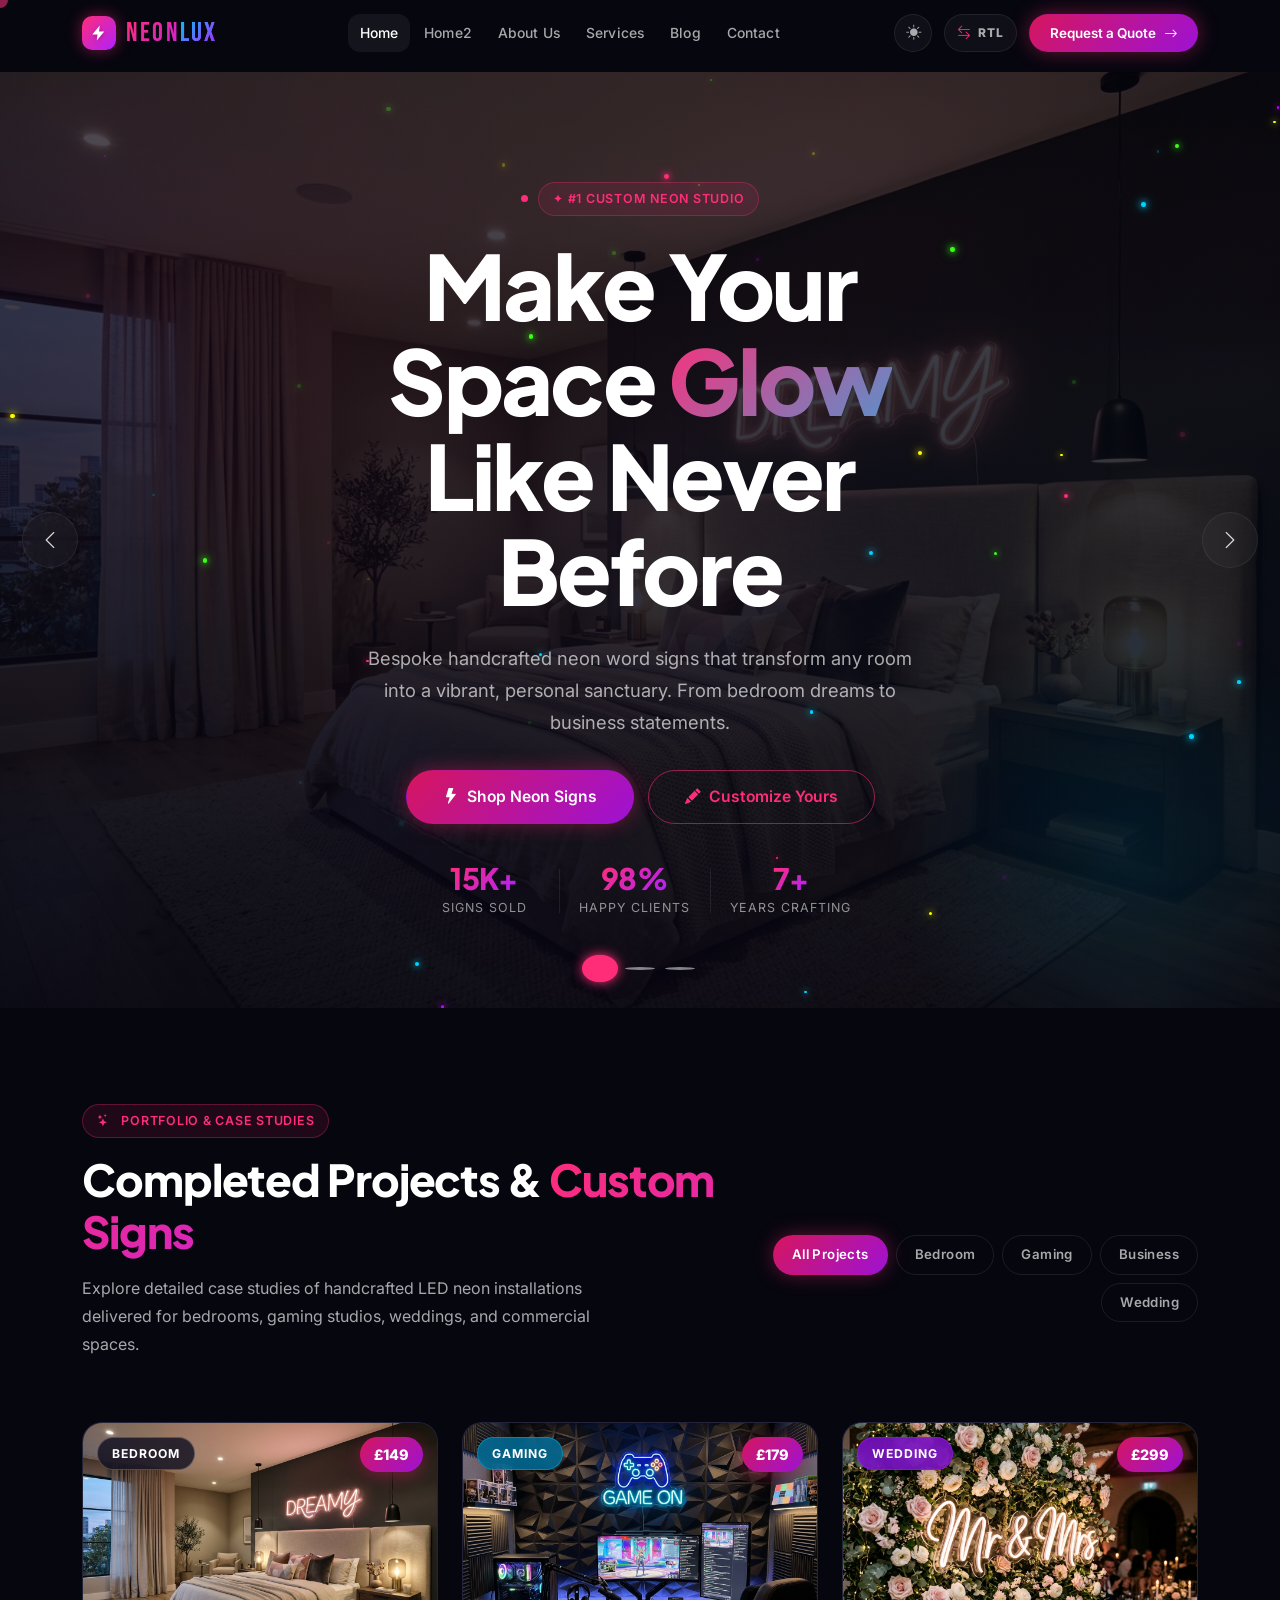
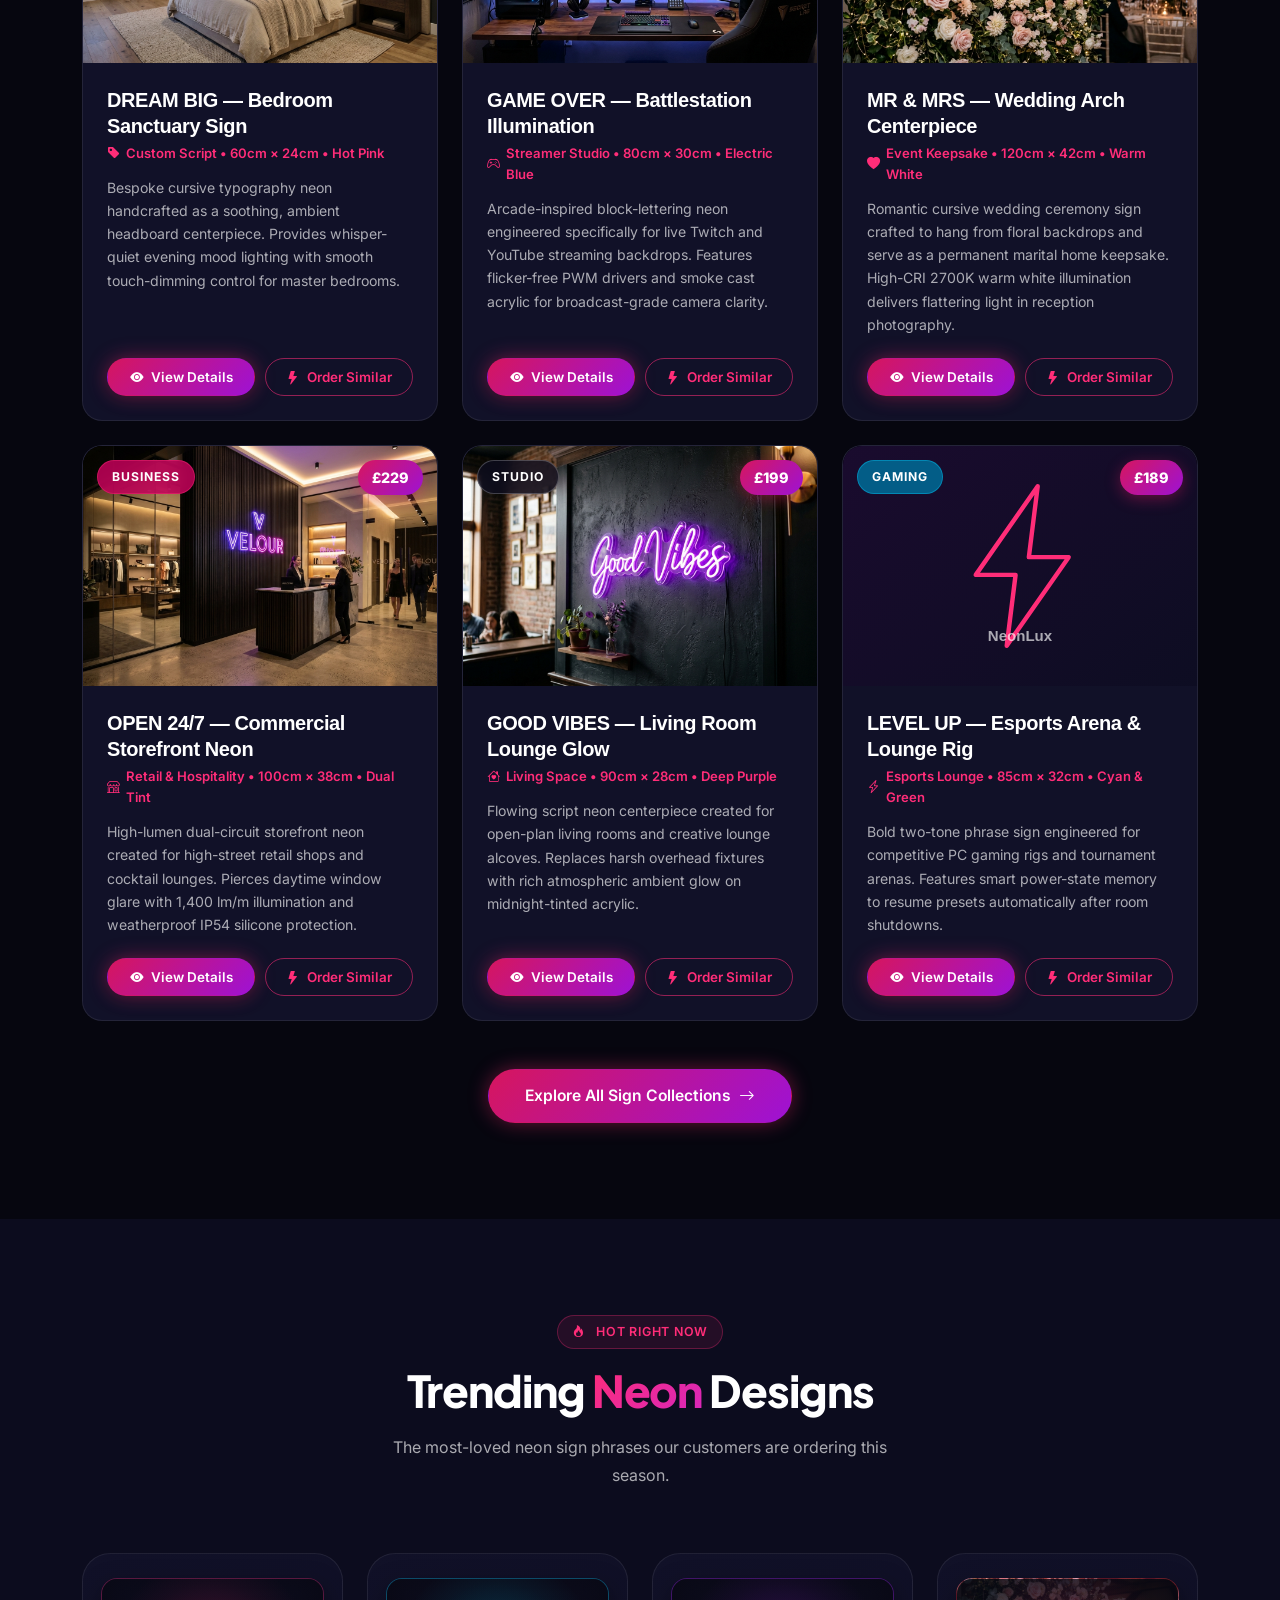
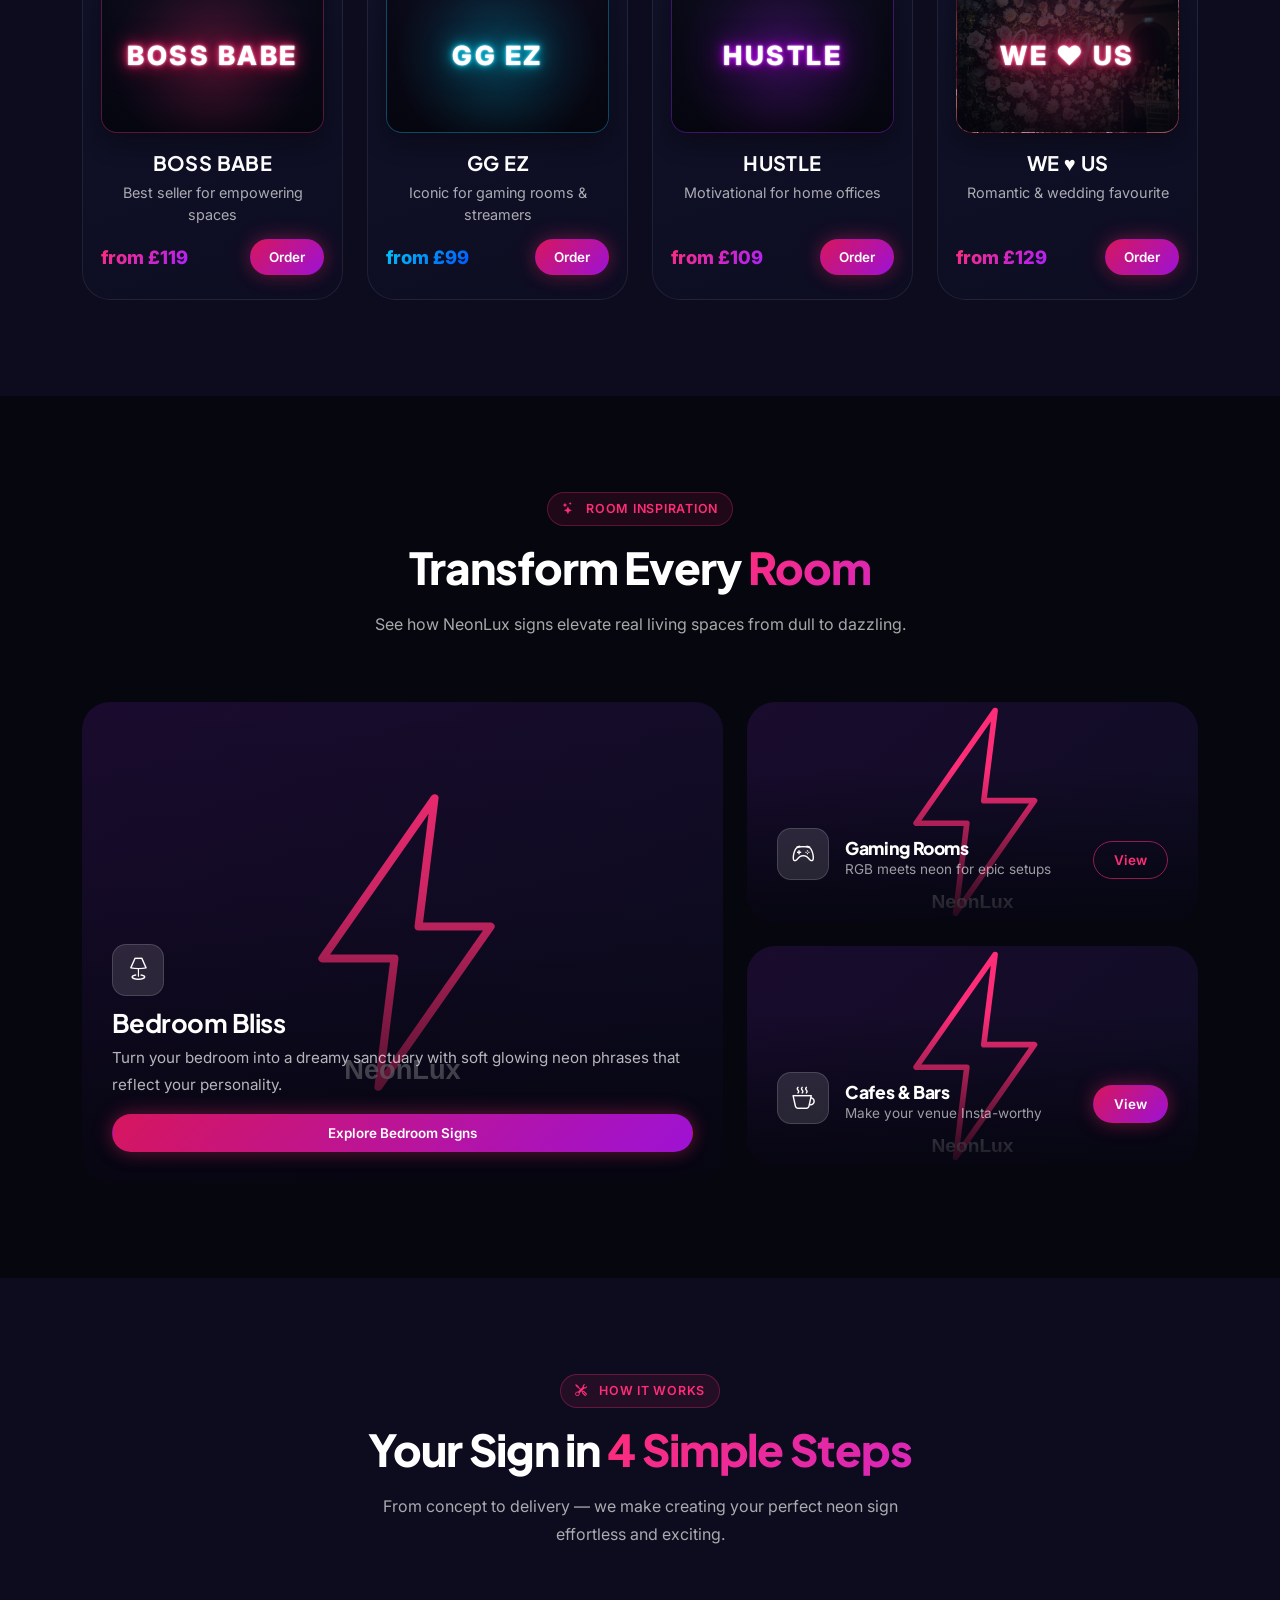
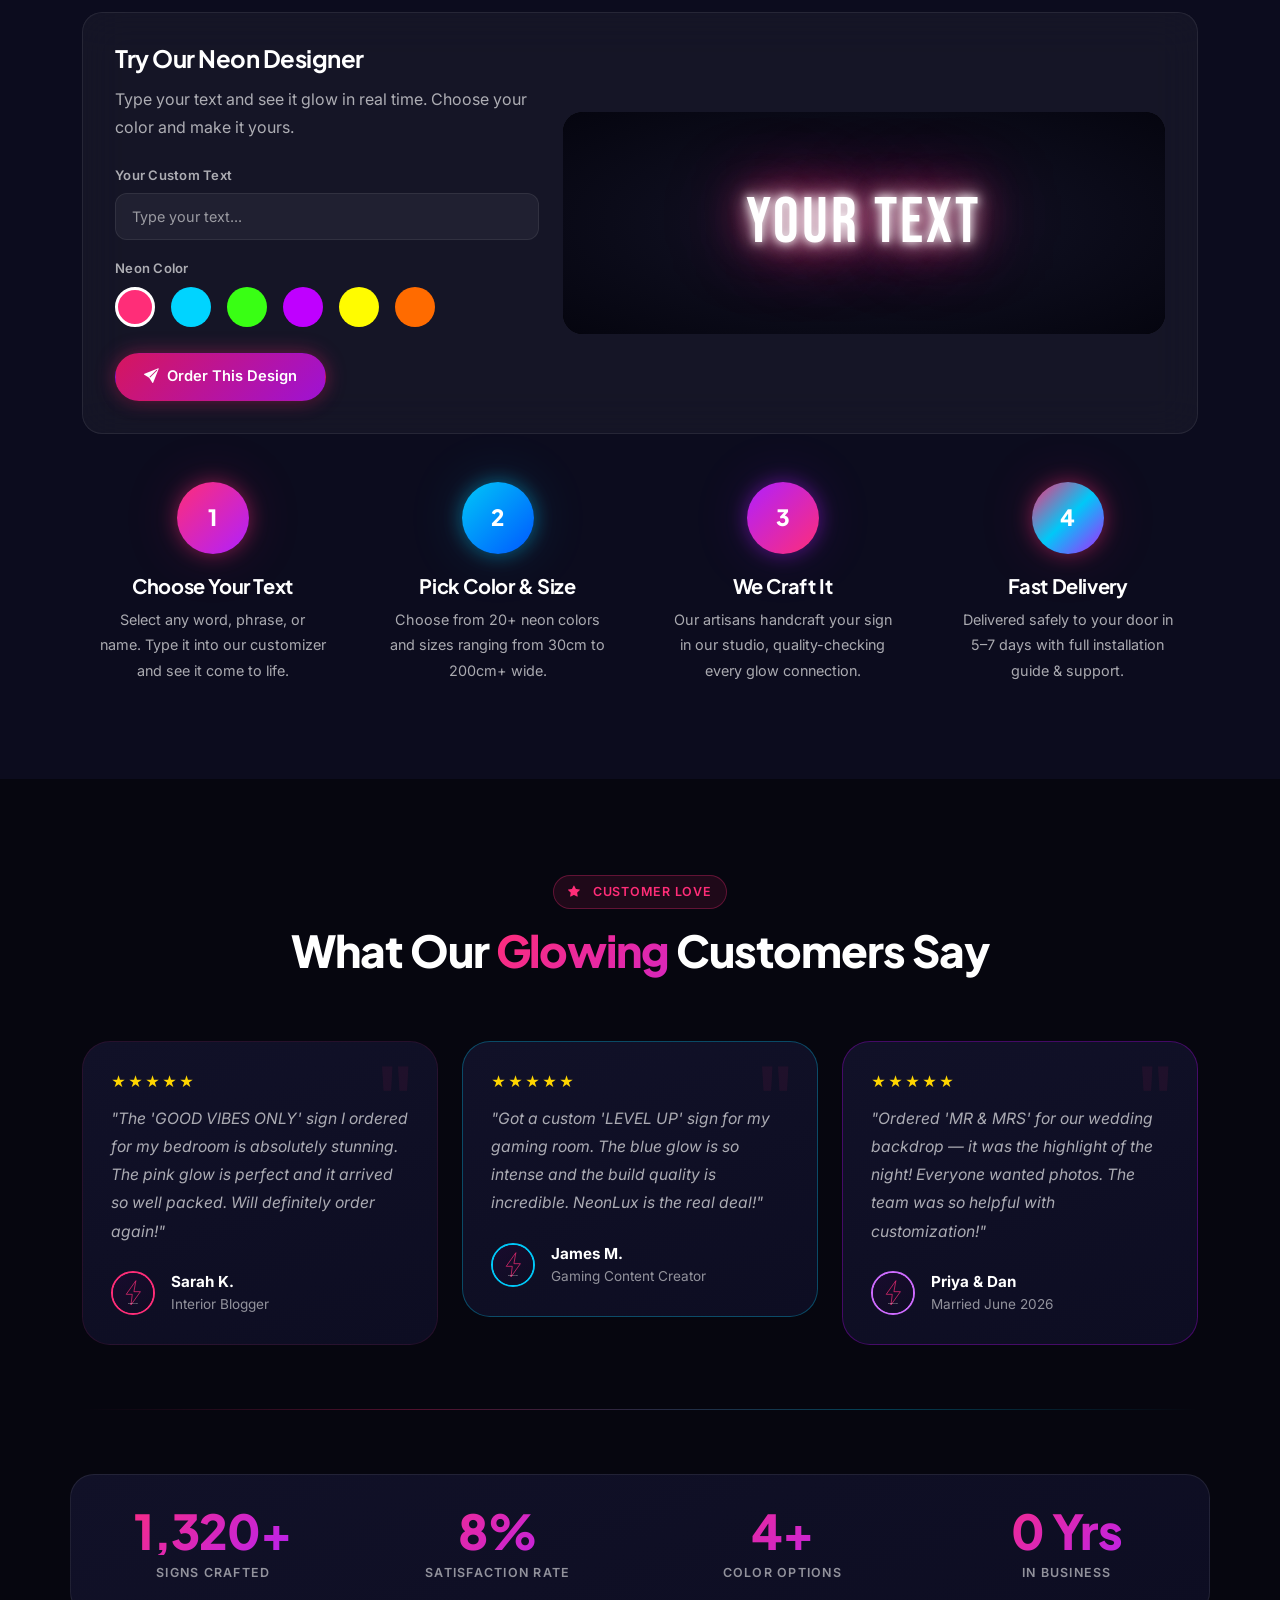
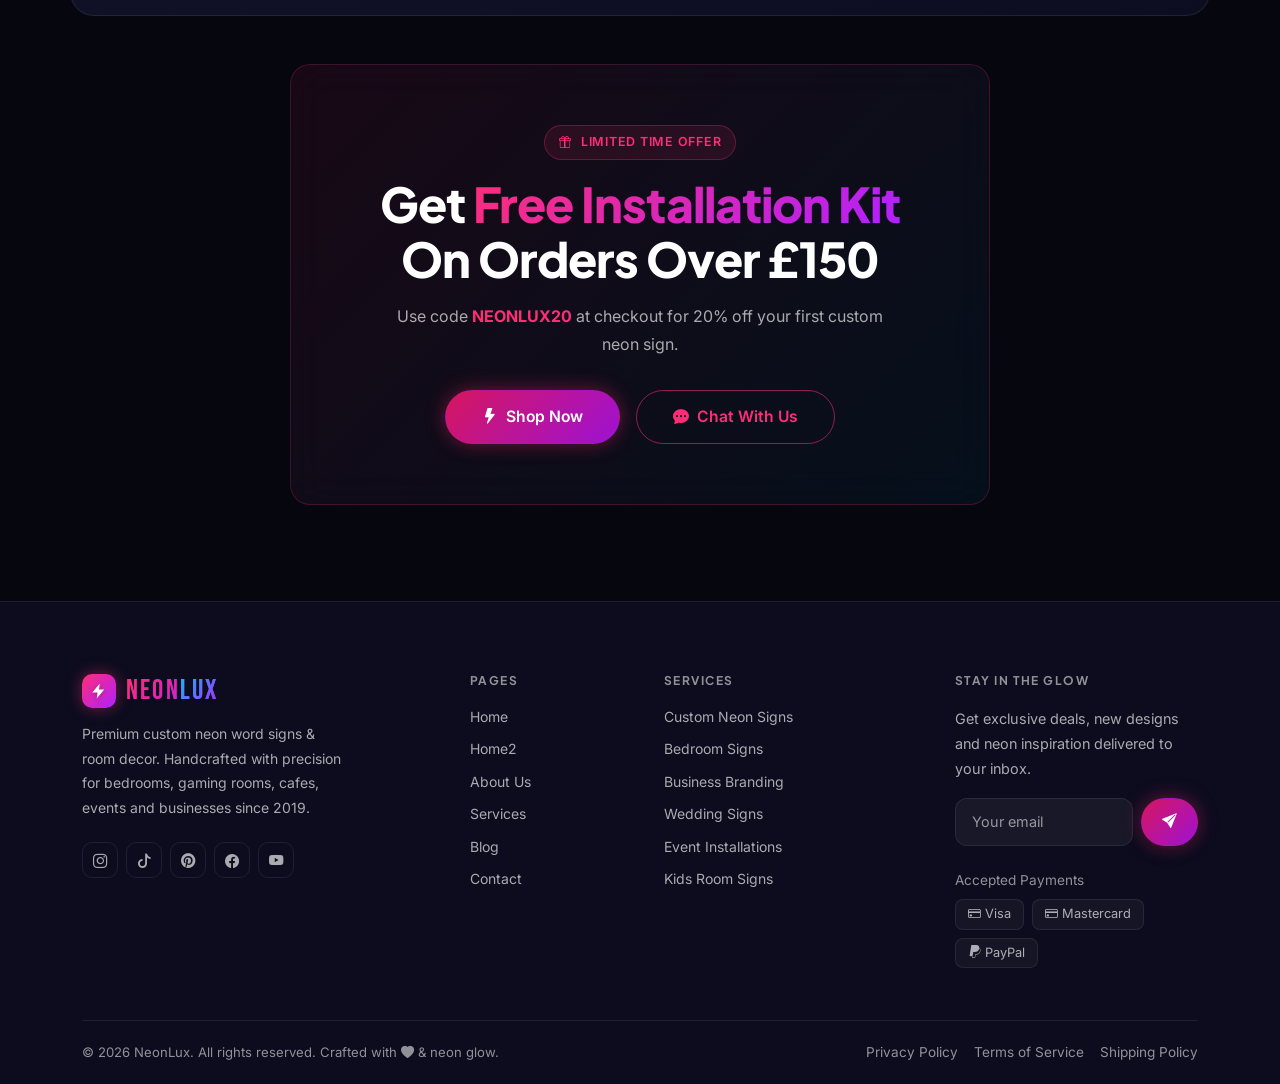
==== commit fc378fb8: "Test Commit" ====
--- a/index.html
+++ b/index.html
@@ -41,7 +41,6 @@
 <nav class="navbar navbar-expand-lg" id="mainNavbar">
   <div class="container">
     <a class="navbar-brand" href="index.html"><span class="logo-mark" aria-hidden="true"><svg viewBox="0 0 24 24" fill="currentColor" aria-hidden="true"><path d="M13 2 3 14h7l-1 8 10-12h-7l1-8z"/></svg></span><span class="logo-text">Neon<span>Lux</span></span></a>
-
     <div class="nav-trigger-group d-lg-none">
       <button type="button" class="theme-toggle-btn" id="themeToggleMobile" aria-label="Switch to light theme" title="Toggle theme"><i class="bi bi-sun-fill"></i></button>
       <button type="button" class="rtl-toggle-btn" id="rtlToggleMobile" aria-label="Switch to right-to-left layout" title="Switch layout direction"><i class="bi bi-arrow-left-right" aria-hidden="true"></i> <span class="rtl-label">RTL</span></button>
